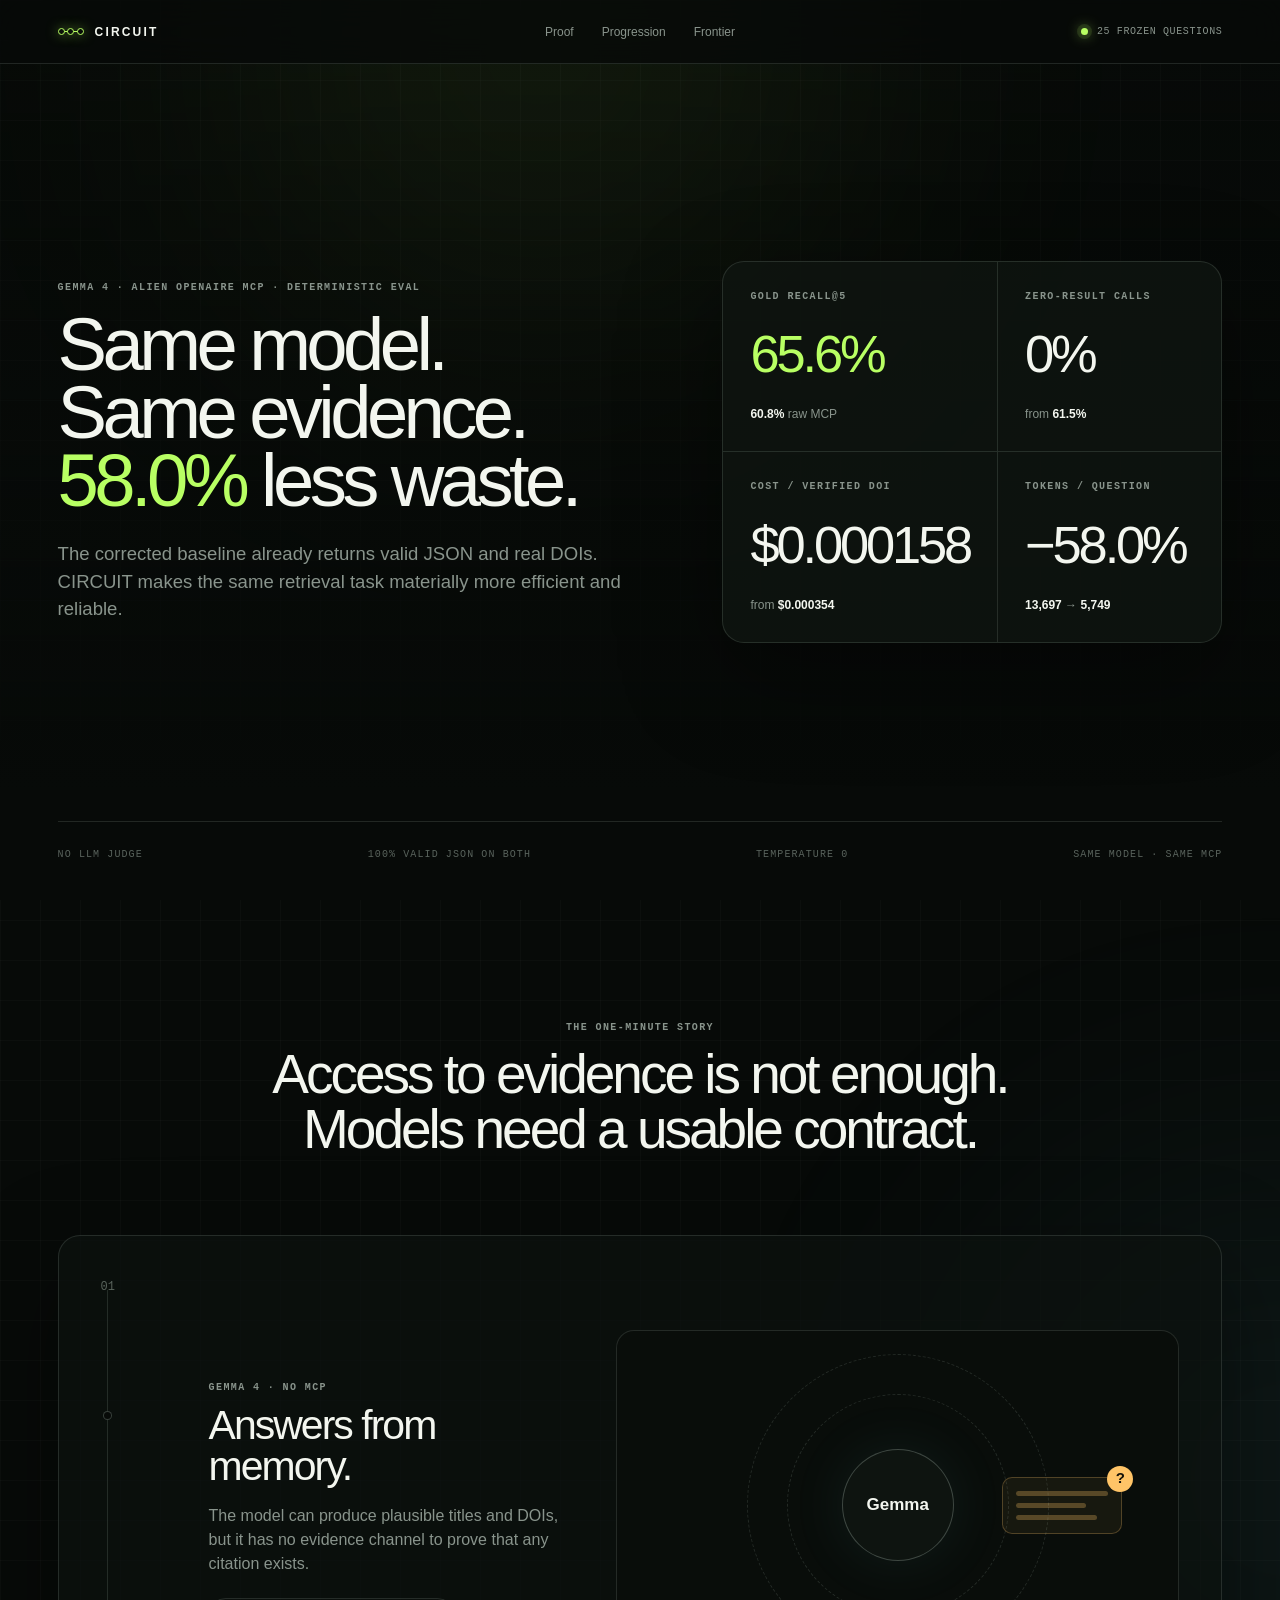
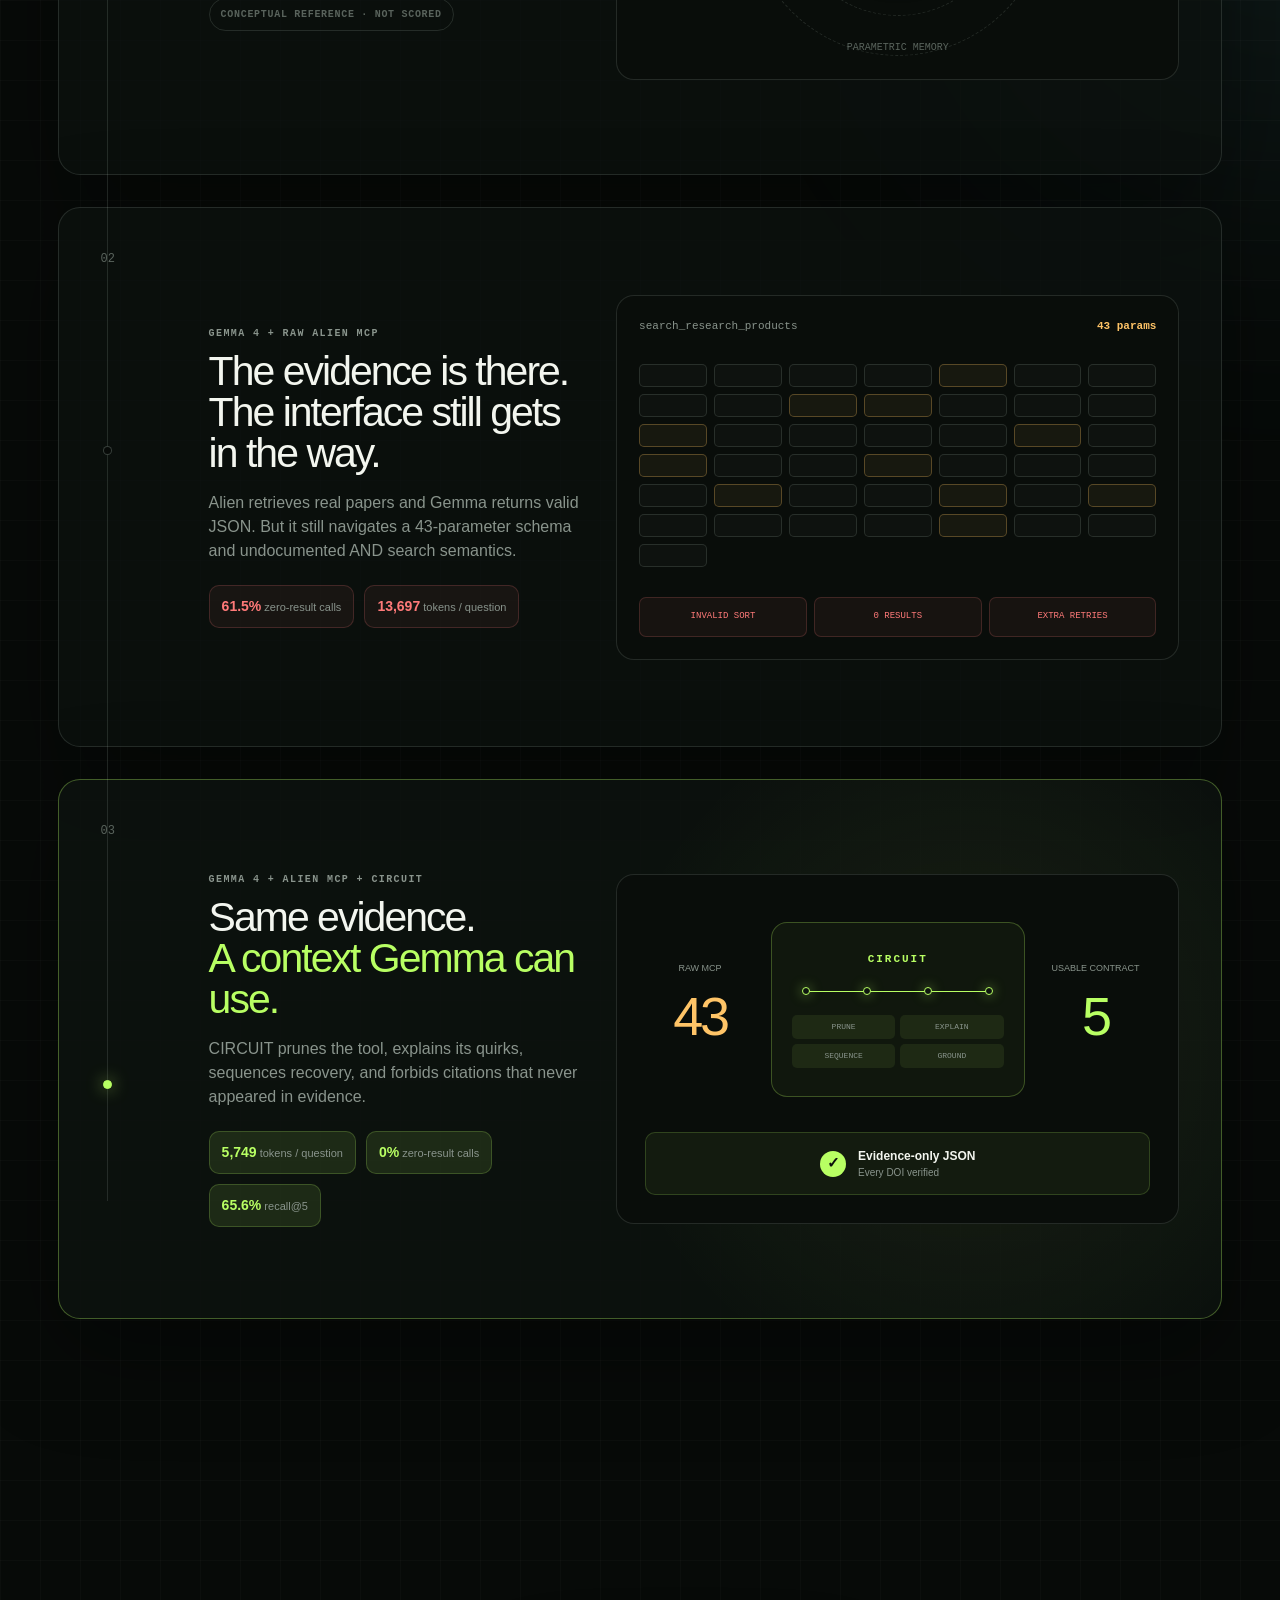
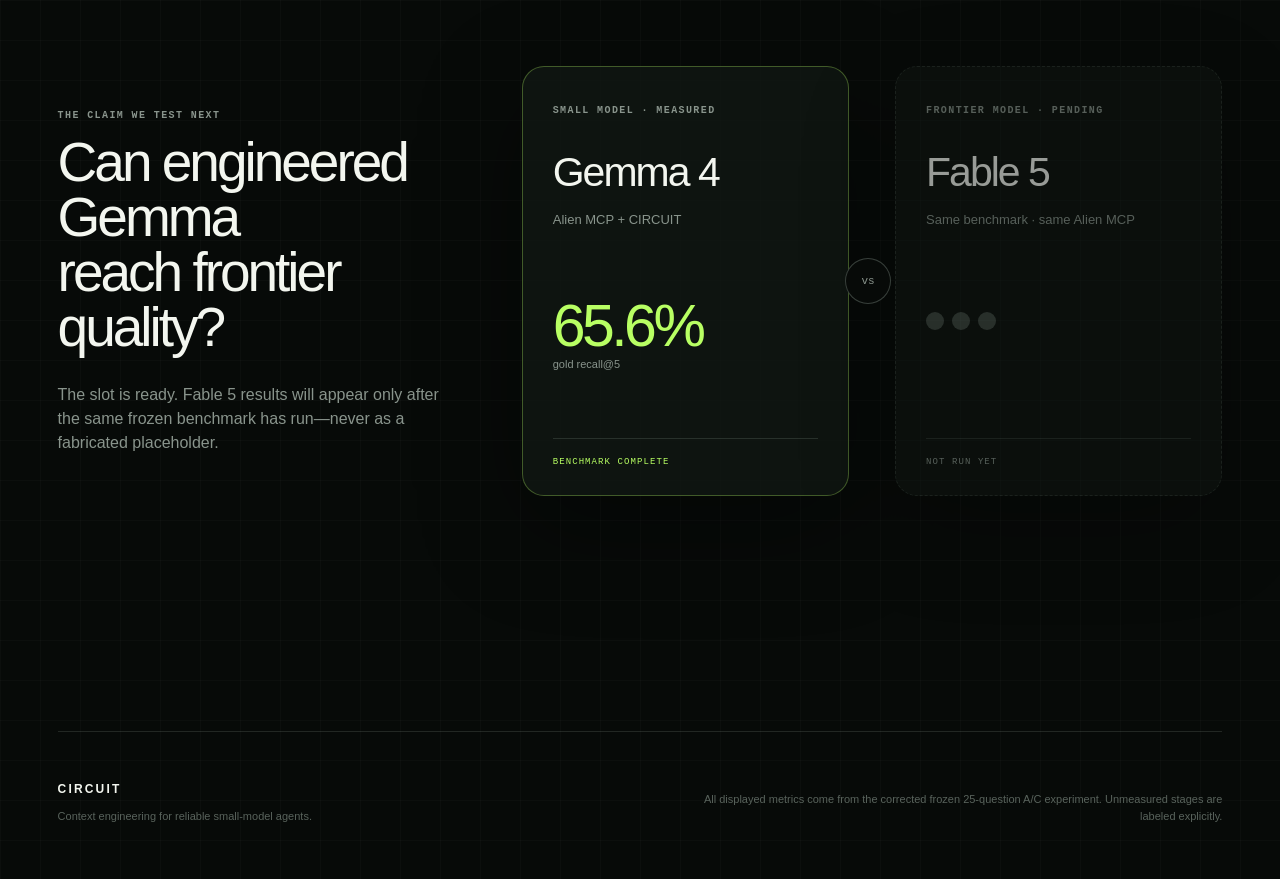
==== demo/index.html @ b7dbcfee "Add artifact-backed CIRCUIT demo" ====
<!doctype html>
<html lang="en">
<head>
  <meta charset="utf-8">
  <meta name="viewport" content="width=device-width, initial-scale=1">
  <meta name="color-scheme" content="dark">
  <meta name="description" content="CIRCUIT makes small models reliable over the Alien OpenAIRE MCP through context engineering.">
  <title>CIRCUIT — Context is the system</title>
  <link rel="stylesheet" href="./styles.css">
</head>
<body>
  <div class="ambient ambient-one" aria-hidden="true"></div>
  <div class="ambient ambient-two" aria-hidden="true"></div>

  <header class="topbar">
    <a class="brand" href="#proof" aria-label="CIRCUIT home">
      <span class="brand-mark" aria-hidden="true"><i></i><i></i><i></i></span>
      <span>CIRCUIT</span>
    </a>
    <nav aria-label="Demo chapters">
      <a href="#proof">Proof</a>
      <a href="#progression">Progression</a>
      <a href="#frontier">Frontier</a>
    </nav>
    <span class="evidence-state"><i aria-hidden="true"></i>25 frozen questions</span>
  </header>

  <main>
    <section class="hero chapter" id="proof" aria-labelledby="hero-heading">
      <div class="hero-copy">
        <p class="kicker">GEMMA 4 · ALIEN OPENAIRE MCP · DETERMINISTIC EVAL</p>
        <h1 id="hero-heading">Same model.<br>Same evidence.<br><span id="hero-waste-drop">58%</span> less waste.</h1>
        <p class="lede">
          The corrected baseline already returns valid JSON and real DOIs.
          CIRCUIT makes the same retrieval task materially more efficient and reliable.
        </p>
      </div>

      <div class="hero-proof" aria-label="Headline benchmark results">
        <article class="hero-metric hero-metric-primary">
          <span class="metric-label">Gold recall@5</span>
          <strong id="hero-recall">65.6%</strong>
          <span class="metric-delta"><b id="hero-recall-before">60.8%</b> raw MCP</span>
        </article>
        <article class="hero-metric">
          <span class="metric-label">Zero-result calls</span>
          <strong id="hero-zero">0%</strong>
          <span class="metric-delta">from <b id="hero-zero-before">41.9%</b></span>
        </article>
        <article class="hero-metric">
          <span class="metric-label">Cost / verified DOI</span>
          <strong id="hero-cost-per-cite">$0.000158</strong>
          <span class="metric-delta">from <b id="hero-cost-per-cite-before">$0.000354</b></span>
        </article>
        <article class="hero-metric">
          <span class="metric-label">Tokens / question</span>
          <strong id="hero-token-drop">−46.3%</strong>
          <span class="metric-delta"><b id="hero-token-before">10,708</b> → <b id="hero-token-after">5,749</b></span>
        </article>
      </div>

      <div class="hero-foot">
        <span>No LLM judge</span>
        <span>100% valid JSON on both</span>
        <span>Temperature 0</span>
        <span>Same model · same MCP</span>
      </div>
    </section>

    <section class="progression" id="progression" aria-labelledby="progression-heading">
      <header class="section-intro">
        <p class="kicker">THE ONE-MINUTE STORY</p>
        <h2 id="progression-heading">Access to evidence is not enough.<br>Models need a usable contract.</h2>
      </header>

      <div class="story-rail" aria-hidden="true">
        <span></span><span></span><span></span>
      </div>

      <article class="story-card chapter stage-alone">
        <div class="stage-number">01</div>
        <div class="stage-copy">
          <p class="stage-label">Gemma 4 · No MCP</p>
          <h3>Answers from memory.</h3>
          <p>
            The model can produce plausible titles and DOIs, but it has no
            evidence channel to prove that any citation exists.
          </p>
          <span class="measurement-tag">Conceptual reference · not scored</span>
        </div>
        <div class="stage-visual memory-visual" aria-label="Ungrounded answer illustration">
          <div class="model-node">Gemma</div>
          <div class="loose-output">
            <span></span><span></span><span></span>
            <em>?</em>
          </div>
          <p>Parametric memory</p>
        </div>
      </article>

      <article class="story-card chapter stage-mcp">
        <div class="stage-number">02</div>
        <div class="stage-copy">
          <p class="stage-label">Gemma 4 + Raw Alien MCP</p>
          <h3>The evidence is there.<br>The interface still gets in the way.</h3>
          <p>
            Alien retrieves real papers and Gemma returns valid JSON. But it still
            navigates a 43-parameter schema and undocumented AND search semantics.
          </p>
          <div class="stage-metrics">
            <span><strong id="raw-zero">41.9%</strong> zero-result calls</span>
            <span><strong id="raw-tokens">13,697</strong> tokens / question</span>
          </div>
        </div>
        <div class="stage-visual schema-visual" aria-label="Overloaded MCP schema illustration">
          <div class="visual-header">
            <span>search_research_products</span>
            <b id="raw-parameter-count">43 params</b>
          </div>
          <div class="parameter-field" aria-hidden="true"></div>
          <div class="failure-strip">
            <span>invalid sort</span>
            <span>0 results</span>
            <span>extra retries</span>
          </div>
        </div>
      </article>

      <article class="story-card story-card-winner chapter stage-circuit">
        <div class="stage-number">03</div>
        <div class="stage-copy">
          <p class="stage-label">Gemma 4 + Alien MCP + CIRCUIT</p>
          <h3>Same evidence.<br><span>A context Gemma can use.</span></h3>
          <p>
            CIRCUIT prunes the tool, explains its quirks, sequences recovery,
            and forbids citations that never appeared in evidence.
          </p>
          <div class="stage-metrics stage-metrics-win">
            <span><strong id="engineered-tokens">5,749</strong> tokens / question</span>
            <span><strong id="engineered-zero">0%</strong> zero-result calls</span>
            <span><strong id="engineered-recall">65.6%</strong> recall@5</span>
          </div>
        </div>
        <div class="stage-visual circuit-visual" aria-label="CIRCUIT context transformation">
          <div class="compiler-input">
            <span>Raw MCP</span>
            <strong id="compiler-before">43</strong>
          </div>
          <div class="compiler-core">
            <p>CIRCUIT</p>
            <div class="compiler-line"><i></i><i></i><i></i><i></i></div>
            <div class="compiler-rules">
              <span>Prune</span>
              <span>Explain</span>
              <span>Sequence</span>
              <span>Ground</span>
            </div>
          </div>
          <div class="compiler-output">
            <span>Usable contract</span>
            <strong id="compiler-after">5</strong>
          </div>
          <div class="verified-output">
            <i>✓</i>
            <div><strong>Evidence-only JSON</strong><span>Every DOI verified</span></div>
          </div>
        </div>
      </article>
    </section>

    <section class="frontier chapter" id="frontier" aria-labelledby="frontier-heading">
      <div class="frontier-copy">
        <p class="kicker">THE CLAIM WE TEST NEXT</p>
        <h2 id="frontier-heading">Can engineered Gemma<br>reach frontier quality?</h2>
        <p>
          The slot is ready. Fable 5 results will appear only after the same
          frozen benchmark has run—never as a fabricated placeholder.
        </p>
      </div>

      <div class="versus" aria-label="Upcoming model comparison">
        <article class="versus-model versus-model-ready">
          <span class="versus-label">Small model · measured</span>
          <h3>Gemma 4</h3>
          <p>Alien MCP + CIRCUIT</p>
          <div class="versus-score">
            <strong id="versus-gemma-recall">65.6%</strong>
            <span>gold recall@5</span>
          </div>
          <span class="ready-state">Benchmark complete</span>
        </article>

        <div class="versus-mark" aria-hidden="true">vs</div>

        <article class="versus-model versus-model-pending">
          <span class="versus-label">Frontier model · pending</span>
          <h3>Fable 5</h3>
          <p>Same benchmark · same Alien MCP</p>
          <div class="pending-score">
            <span></span><span></span><span></span>
          </div>
          <span class="pending-state">Not run yet</span>
        </article>
      </div>
    </section>

    <footer>
      <div>
        <span class="brand footer-brand">CIRCUIT</span>
        <p>Context engineering for reliable small-model agents.</p>
      </div>
      <p class="footer-proof">
        All displayed metrics come from the corrected frozen 25-question A/C experiment.
        Unmeasured stages are labeled explicitly.
      </p>
    </footer>
  </main>

  <script src="./demo-data.js?v=runs2-corrected-v2"></script>
  <script src="./app.js?v=runs2-corrected-v2"></script>
</body>
</html>
---- demo/styles.css ----
:root {
  color-scheme: dark;
  --ground: #070a08;
  --panel: #0e1410;
  --panel-soft: rgba(17, 24, 19, 0.82);
  --ink: #f3f6ef;
  --muted: #89948c;
  --dim: #59635c;
  --line: rgba(214, 234, 220, 0.13);
  --line-strong: rgba(214, 234, 220, 0.24);
  --signal: #b8ff63;
  --signal-soft: rgba(184, 255, 99, 0.11);
  --cyan: #75d8e8;
  --amber: #ffc467;
  --danger: #ff7a79;
  --radius: 22px;
  --shadow: 0 32px 100px rgba(0, 0, 0, 0.38);
}

* {
  box-sizing: border-box;
}

html {
  scroll-behavior: smooth;
}

body {
  min-width: 320px;
  margin: 0;
  overflow-x: hidden;
  background:
    linear-gradient(rgba(255, 255, 255, 0.018) 1px, transparent 1px),
    linear-gradient(90deg, rgba(255, 255, 255, 0.018) 1px, transparent 1px),
    var(--ground);
  background-size: 40px 40px;
  color: var(--ink);
  font-family: Inter, ui-sans-serif, -apple-system, BlinkMacSystemFont, "Segoe UI", sans-serif;
  font-size: 15px;
  line-height: 1.5;
}

body::before {
  position: fixed;
  z-index: -1;
  inset: 0;
  background: linear-gradient(180deg, transparent 0%, var(--ground) 88%);
  content: "";
  pointer-events: none;
}

.ambient {
  position: fixed;
  z-index: -2;
  width: 620px;
  height: 620px;
  border-radius: 50%;
  filter: blur(150px);
  opacity: 0.08;
  pointer-events: none;
}

.ambient-one {
  top: -260px;
  left: 18%;
  background: var(--signal);
}

.ambient-two {
  right: -320px;
  top: 130vh;
  background: var(--cyan);
}

a {
  color: inherit;
}

.topbar {
  position: fixed;
  z-index: 20;
  top: 0;
  right: 0;
  left: 0;
  display: grid;
  grid-template-columns: 1fr auto 1fr;
  align-items: center;
  height: 64px;
  padding: 0 4.5vw;
  border-bottom: 1px solid var(--line);
  background: rgba(7, 10, 8, 0.78);
  backdrop-filter: blur(20px);
}

.brand {
  display: inline-flex;
  align-items: center;
  gap: 11px;
  width: fit-content;
  font-size: 12px;
  font-weight: 750;
  letter-spacing: 0.18em;
  text-decoration: none;
}

.brand-mark {
  position: relative;
  display: inline-flex;
  justify-content: space-between;
  width: 26px;
}

.brand-mark::before {
  position: absolute;
  top: 3px;
  right: 3px;
  left: 3px;
  height: 1px;
  background: var(--signal);
  content: "";
}

.brand-mark i {
  position: relative;
  width: 7px;
  height: 7px;
  border: 1px solid var(--signal);
  border-radius: 50%;
  background: var(--ground);
  box-shadow: 0 0 12px rgba(184, 255, 99, 0.5);
}

nav {
  display: flex;
  gap: 28px;
}

nav a {
  color: var(--muted);
  font-size: 12px;
  text-decoration: none;
  transition: color 160ms ease;
}

nav a:hover {
  color: var(--ink);
}

.evidence-state {
  display: inline-flex;
  align-items: center;
  justify-self: end;
  gap: 9px;
  color: var(--muted);
  font-family: ui-monospace, SFMono-Regular, Menlo, monospace;
  font-size: 10px;
  letter-spacing: 0.06em;
  text-transform: uppercase;
}

.evidence-state i {
  width: 7px;
  height: 7px;
  border-radius: 50%;
  background: var(--signal);
  box-shadow: 0 0 0 4px var(--signal-soft), 0 0 14px var(--signal);
}

main {
  width: min(1420px, 91vw);
  margin: 0 auto;
}

.chapter {
  scroll-margin-top: 64px;
}

.hero {
  display: grid;
  grid-template-columns: minmax(0, 1fr) minmax(500px, 0.82fr);
  grid-template-rows: 1fr auto;
  gap: 42px 70px;
  min-height: 100svh;
  padding: 124px 0 38px;
  align-items: center;
}

.kicker,
.stage-label,
.metric-label,
.measurement-tag,
.versus-label {
  margin: 0;
  color: var(--muted);
  font-family: ui-monospace, SFMono-Regular, Menlo, monospace;
  font-size: 10px;
  font-weight: 650;
  letter-spacing: 0.14em;
  text-transform: uppercase;
}

h1,
h2,
h3,
p {
  margin-top: 0;
}

h1 {
  max-width: 770px;
  margin: 16px 0 24px;
  font-size: clamp(48px, 5.8vw, 88px);
  font-weight: 520;
  letter-spacing: -0.062em;
  line-height: 0.92;
}

h1 span,
.stage-circuit h3 span {
  color: var(--signal);
}

h2 {
  margin: 12px 0 0;
  font-size: clamp(38px, 4.3vw, 65px);
  font-weight: 520;
  letter-spacing: -0.055em;
  line-height: 1;
}

h3 {
  margin: 10px 0 17px;
  font-size: clamp(32px, 3.2vw, 50px);
  font-weight: 520;
  letter-spacing: -0.048em;
  line-height: 1;
}

.lede {
  max-width: 670px;
  margin-bottom: 0;
  color: var(--muted);
  font-size: clamp(16px, 1.45vw, 20px);
}

.hero-proof {
  display: grid;
  grid-template-columns: repeat(2, 1fr);
  overflow: hidden;
  border: 1px solid var(--line);
  border-radius: var(--radius);
  background: rgba(14, 20, 16, 0.86);
  box-shadow: var(--shadow);
}

.hero-metric {
  display: flex;
  min-height: 190px;
  padding: 27px;
  flex-direction: column;
  justify-content: space-between;
  border-right: 1px solid var(--line);
  border-bottom: 1px solid var(--line);
}

.hero-metric:nth-child(2n) {
  border-right: 0;
}

.hero-metric:nth-child(n + 3) {
  border-bottom: 0;
}

.hero-metric strong {
  font-size: clamp(42px, 4.1vw, 67px);
  font-weight: 520;
  letter-spacing: -0.06em;
  line-height: 1;
}

.hero-metric-primary strong {
  color: var(--signal);
}

.metric-delta {
  color: var(--muted);
  font-size: 12px;
}

.metric-delta b {
  color: var(--ink);
  font-weight: 550;
}

.hero-foot {
  grid-column: 1 / -1;
  display: flex;
  justify-content: space-between;
  padding-top: 25px;
  border-top: 1px solid var(--line);
  color: var(--dim);
  font-family: ui-monospace, SFMono-Regular, Menlo, monospace;
  font-size: 10px;
  letter-spacing: 0.11em;
  text-transform: uppercase;
}

.progression {
  position: relative;
  padding: 120px 0 80px;
}

.section-intro {
  margin-bottom: 78px;
  text-align: center;
}

.section-intro h2 {
  margin-right: auto;
  margin-left: auto;
}

.story-rail {
  position: absolute;
  z-index: 2;
  top: 390px;
  bottom: 230px;
  left: 49px;
  width: 1px;
  background: var(--line);
}

.story-rail span {
  position: absolute;
  left: -4px;
  width: 9px;
  height: 9px;
  border: 1px solid var(--line-strong);
  border-radius: 50%;
  background: var(--ground);
}

.story-rail span:nth-child(1) { top: 8%; }
.story-rail span:nth-child(2) { top: 50%; }
.story-rail span:nth-child(3) {
  top: 92%;
  border-color: var(--signal);
  background: var(--signal);
  box-shadow: 0 0 16px rgba(184, 255, 99, 0.7);
}

.story-card {
  position: relative;
  display: grid;
  grid-template-columns: 76px minmax(300px, 0.8fr) minmax(430px, 1.2fr);
  gap: 32px;
  min-height: 540px;
  margin-bottom: 32px;
  padding: 42px;
  border: 1px solid var(--line);
  border-radius: var(--radius);
  background: rgba(13, 18, 15, 0.76);
  box-shadow: var(--shadow);
  align-items: center;
}

.story-card-winner {
  border-color: rgba(184, 255, 99, 0.32);
  background:
    radial-gradient(circle at 78% 50%, rgba(184, 255, 99, 0.08), transparent 38%),
    rgba(13, 18, 15, 0.9);
}

.stage-number {
  align-self: flex-start;
  color: var(--dim);
  font-family: ui-monospace, SFMono-Regular, Menlo, monospace;
  font-size: 12px;
}

.stage-copy {
  max-width: 500px;
}

.stage-copy > p:not(.stage-label) {
  max-width: 450px;
  margin-bottom: 22px;
  color: var(--muted);
  font-size: 16px;
}

.measurement-tag {
  display: inline-flex;
  padding: 8px 11px;
  border: 1px solid var(--line);
  border-radius: 999px;
  color: var(--dim);
  letter-spacing: 0.07em;
}

.stage-metrics {
  display: flex;
  flex-wrap: wrap;
  gap: 10px;
}

.stage-metrics span {
  padding: 10px 12px;
  border: 1px solid rgba(255, 122, 121, 0.19);
  border-radius: 10px;
  background: rgba(255, 122, 121, 0.06);
  color: var(--muted);
  font-size: 11px;
}

.stage-metrics strong {
  color: var(--danger);
  font-size: 14px;
  font-weight: 650;
}

.stage-metrics-win span {
  border-color: rgba(184, 255, 99, 0.2);
  background: var(--signal-soft);
}

.stage-metrics-win strong {
  color: var(--signal);
}

.stage-visual {
  position: relative;
  min-height: 350px;
  overflow: hidden;
  border: 1px solid var(--line);
  border-radius: 18px;
  background: #090d0a;
}

.memory-visual {
  display: grid;
  place-items: center;
}

.model-node {
  display: grid;
  z-index: 2;
  width: 112px;
  height: 112px;
  border: 1px solid var(--line-strong);
  border-radius: 50%;
  background: var(--panel);
  box-shadow: 0 0 60px rgba(117, 216, 232, 0.08);
  place-items: center;
  font-size: 17px;
  font-weight: 600;
}

.memory-visual::before,
.memory-visual::after {
  position: absolute;
  width: 220px;
  height: 220px;
  border: 1px dashed var(--line);
  border-radius: 50%;
  content: "";
}

.memory-visual::after {
  width: 300px;
  height: 300px;
}

.loose-output {
  position: absolute;
  right: 10%;
  display: grid;
  gap: 7px;
  width: 120px;
  padding: 13px;
  border: 1px solid rgba(255, 196, 103, 0.25);
  border-radius: 10px;
  background: rgba(255, 196, 103, 0.06);
}

.loose-output span {
  height: 5px;
  border-radius: 99px;
  background: rgba(255, 196, 103, 0.28);
}

.loose-output span:nth-child(2) { width: 76%; }
.loose-output span:nth-child(3) { width: 88%; }

.loose-output em {
  position: absolute;
  top: -12px;
  right: -12px;
  display: grid;
  width: 26px;
  height: 26px;
  border-radius: 50%;
  background: var(--amber);
  color: #121009;
  font-style: normal;
  font-weight: 750;
  place-items: center;
}

.memory-visual p {
  position: absolute;
  bottom: 24px;
  margin: 0;
  color: var(--dim);
  font-family: ui-monospace, SFMono-Regular, Menlo, monospace;
  font-size: 10px;
  text-transform: uppercase;
}

.schema-visual {
  padding: 22px;
}

.visual-header {
  display: flex;
  align-items: center;
  justify-content: space-between;
  color: var(--muted);
  font-family: ui-monospace, SFMono-Regular, Menlo, monospace;
  font-size: 11px;
}

.visual-header b {
  color: var(--amber);
  font-weight: 550;
}

.parameter-field {
  display: grid;
  grid-template-columns: repeat(7, 1fr);
  gap: 7px;
  margin: 30px 0;
}

.parameter-field i {
  min-width: 0;
  height: 23px;
  border: 1px solid var(--line);
  border-radius: 5px;
  background: rgba(255, 255, 255, 0.025);
}

.parameter-field i:nth-child(5n),
.parameter-field i:nth-child(11n) {
  border-color: rgba(255, 196, 103, 0.28);
  background: rgba(255, 196, 103, 0.06);
}

.failure-strip {
  display: grid;
  grid-template-columns: repeat(3, 1fr);
  gap: 7px;
}

.failure-strip span {
  padding: 12px 8px;
  border: 1px solid rgba(255, 122, 121, 0.18);
  border-radius: 7px;
  background: rgba(255, 122, 121, 0.06);
  color: var(--danger);
  font-family: ui-monospace, SFMono-Regular, Menlo, monospace;
  font-size: 9px;
  text-align: center;
  text-transform: uppercase;
}

.circuit-visual {
  display: grid;
  grid-template-columns: 0.65fr 1.5fr 0.65fr;
  grid-template-rows: 1fr auto;
  gap: 16px;
  padding: 28px;
  align-items: center;
}

.compiler-input,
.compiler-output {
  display: flex;
  align-items: center;
  justify-content: center;
  min-width: 0;
  flex-direction: column;
}

.compiler-input span,
.compiler-output span {
  color: var(--muted);
  font-size: 9px;
  text-align: center;
  text-transform: uppercase;
}

.compiler-input strong,
.compiler-output strong {
  font-size: 54px;
  font-weight: 520;
  letter-spacing: -0.06em;
}

.compiler-input strong {
  color: var(--amber);
}

.compiler-output strong {
  color: var(--signal);
}

.compiler-core {
  position: relative;
  padding: 28px 20px;
  border: 1px solid rgba(184, 255, 99, 0.26);
  border-radius: 16px;
  background: rgba(184, 255, 99, 0.045);
}

.compiler-core p {
  margin: 0 0 20px;
  color: var(--signal);
  font-family: ui-monospace, SFMono-Regular, Menlo, monospace;
  font-size: 11px;
  font-weight: 650;
  letter-spacing: 0.18em;
  text-align: center;
}

.compiler-line {
  position: relative;
  display: flex;
  align-items: center;
  justify-content: space-between;
  margin: 0 10px 20px;
}

.compiler-line::before {
  position: absolute;
  right: 3px;
  left: 3px;
  height: 1px;
  background: var(--signal);
  content: "";
}

.compiler-line i {
  z-index: 1;
  width: 8px;
  height: 8px;
  border: 1px solid var(--signal);
  border-radius: 50%;
  background: var(--panel);
  box-shadow: 0 0 12px rgba(184, 255, 99, 0.5);
}

.compiler-rules {
  display: grid;
  grid-template-columns: repeat(2, 1fr);
  gap: 5px;
}

.compiler-rules span {
  padding: 6px;
  border-radius: 5px;
  background: rgba(184, 255, 99, 0.08);
  color: var(--muted);
  font-family: ui-monospace, SFMono-Regular, Menlo, monospace;
  font-size: 8px;
  text-align: center;
  text-transform: uppercase;
}

.verified-output {
  grid-column: 1 / -1;
  display: flex;
  align-items: center;
  justify-content: center;
  gap: 12px;
  padding: 14px;
  border: 1px solid rgba(184, 255, 99, 0.18);
  border-radius: 10px;
  background: rgba(184, 255, 99, 0.06);
}

.verified-output i {
  display: grid;
  width: 26px;
  height: 26px;
  border-radius: 50%;
  background: var(--signal);
  color: #0b100c;
  font-style: normal;
  font-weight: 800;
  place-items: center;
}

.verified-output div {
  display: flex;
  flex-direction: column;
}

.verified-output strong {
  font-size: 12px;
}

.verified-output span {
  color: var(--muted);
  font-size: 10px;
}

.frontier {
  display: grid;
  grid-template-columns: 0.72fr 1.28fr;
  gap: 70px;
  min-height: 100svh;
  padding: 130px 0;
  align-items: center;
}

.frontier-copy p:not(.kicker) {
  max-width: 560px;
  margin: 28px 0 0;
  color: var(--muted);
  font-size: 16px;
}

.versus {
  display: grid;
  grid-template-columns: 1fr 46px 1fr;
  align-items: stretch;
}

.versus-model {
  position: relative;
  min-height: 430px;
  padding: 30px;
  border: 1px solid var(--line);
  border-radius: var(--radius);
  background: var(--panel-soft);
  box-shadow: var(--shadow);
}

.versus-model h3 {
  margin-top: 32px;
}

.versus-model > p {
  color: var(--muted);
  font-size: 13px;
}

.versus-model-ready {
  border-color: rgba(184, 255, 99, 0.3);
}

.versus-model-pending {
  border-style: dashed;
  opacity: 0.62;
}

.versus-mark {
  display: grid;
  z-index: 2;
  align-self: center;
  width: 46px;
  height: 46px;
  margin-right: -4px;
  margin-left: -4px;
  border: 1px solid var(--line-strong);
  border-radius: 50%;
  background: var(--ground);
  color: var(--muted);
  font-family: ui-monospace, SFMono-Regular, Menlo, monospace;
  font-size: 11px;
  place-items: center;
}

.versus-score {
  display: flex;
  margin-top: 68px;
  flex-direction: column;
}

.versus-score strong {
  color: var(--signal);
  font-size: 59px;
  font-weight: 520;
  letter-spacing: -0.06em;
  line-height: 1;
}

.versus-score span {
  color: var(--muted);
  font-size: 11px;
}

.ready-state,
.pending-state {
  position: absolute;
  right: 30px;
  bottom: 26px;
  left: 30px;
  padding-top: 17px;
  border-top: 1px solid var(--line);
  color: var(--signal);
  font-family: ui-monospace, SFMono-Regular, Menlo, monospace;
  font-size: 9px;
  letter-spacing: 0.12em;
  text-transform: uppercase;
}

.pending-state {
  color: var(--muted);
}

.pending-score {
  display: flex;
  gap: 8px;
  margin-top: 83px;
}

.pending-score span {
  width: 18px;
  height: 18px;
  border-radius: 50%;
  background: var(--line-strong);
  animation: pending 1.6s ease-in-out infinite;
}

.pending-score span:nth-child(2) { animation-delay: 180ms; }
.pending-score span:nth-child(3) { animation-delay: 360ms; }

@keyframes pending {
  0%, 100% { opacity: 0.3; transform: translateY(0); }
  50% { opacity: 0.8; transform: translateY(-5px); }
}

footer {
  display: flex;
  align-items: flex-end;
  justify-content: space-between;
  gap: 50px;
  padding: 45px 0 55px;
  border-top: 1px solid var(--line);
  color: var(--dim);
}

footer p {
  margin: 8px 0 0;
  font-size: 11px;
}

.footer-brand {
  color: var(--ink);
}

.footer-proof {
  max-width: 520px;
  text-align: right;
}

@media (max-width: 1050px) {
  .hero,
  .frontier {
    grid-template-columns: 1fr;
  }

  .hero {
    padding-top: 130px;
  }

  .hero-copy {
    max-width: 900px;
  }

  .story-card {
    grid-template-columns: 50px 1fr;
  }

  .stage-visual {
    grid-column: 2;
  }

  .story-rail {
    left: 39px;
  }
}

@media (max-width: 720px) {
  .topbar {
    grid-template-columns: 1fr auto;
    padding: 0 5vw;
  }

  nav {
    display: none;
  }

  main {
    width: min(100% - 30px, 1420px);
  }

  .hero {
    gap: 32px;
    padding-top: 100px;
  }

  h1 {
    font-size: clamp(44px, 14vw, 70px);
  }

  .hero-proof {
    grid-template-columns: 1fr;
  }

  .hero-metric {
    min-height: 135px;
    border-right: 0;
    border-bottom: 1px solid var(--line);
  }

  .hero-metric:nth-child(n + 3) {
    border-bottom: 1px solid var(--line);
  }

  .hero-metric:last-child {
    border-bottom: 0;
  }

  .hero-foot {
    display: grid;
    grid-template-columns: repeat(2, 1fr);
    gap: 12px;
  }

  .progression {
    padding-top: 90px;
  }

  .section-intro {
    text-align: left;
  }

  .section-intro h2 {
    font-size: 40px;
  }

  .story-rail {
    display: none;
  }

  .story-card {
    display: block;
    min-height: 0;
    padding: 25px;
  }

  .stage-number {
    margin-bottom: 34px;
  }

  .stage-visual {
    min-height: 300px;
    margin-top: 30px;
  }

  .parameter-field {
    grid-template-columns: repeat(5, 1fr);
  }

  .circuit-visual {
    grid-template-columns: 0.6fr 1.4fr 0.6fr;
    padding: 16px;
  }

  .compiler-core {
    padding: 22px 9px;
  }

  .compiler-input strong,
  .compiler-output strong {
    font-size: 41px;
  }

  .frontier {
    gap: 45px;
    padding: 100px 0;
  }

  .versus {
    grid-template-columns: 1fr;
    gap: 0;
  }

  .versus-mark {
    margin: -6px auto;
  }

  .versus-model {
    min-height: 360px;
  }

  footer {
    display: block;
  }

  .footer-proof {
    margin-top: 28px;
    text-align: left;
  }
}

@media (prefers-reduced-motion: reduce) {
  html {
    scroll-behavior: auto;
  }

  .pending-score span {
    animation: none;
  }
}
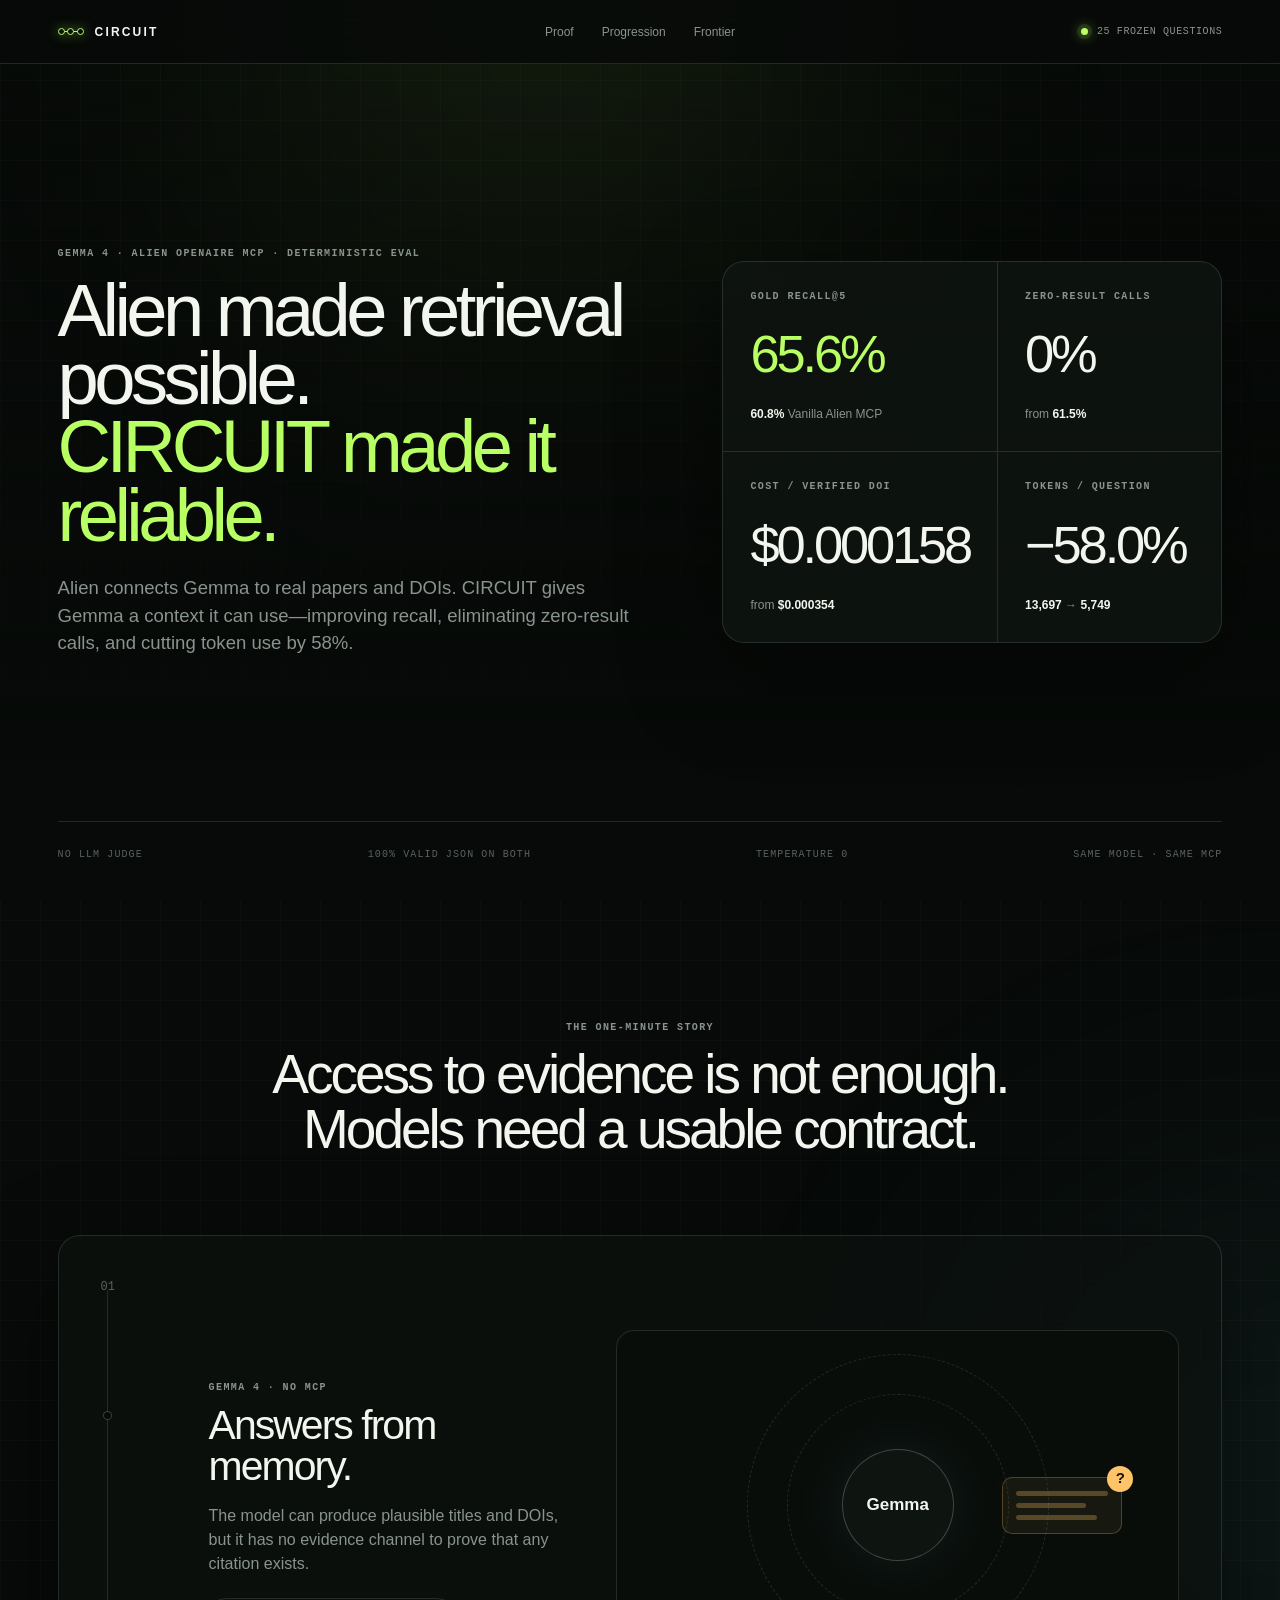
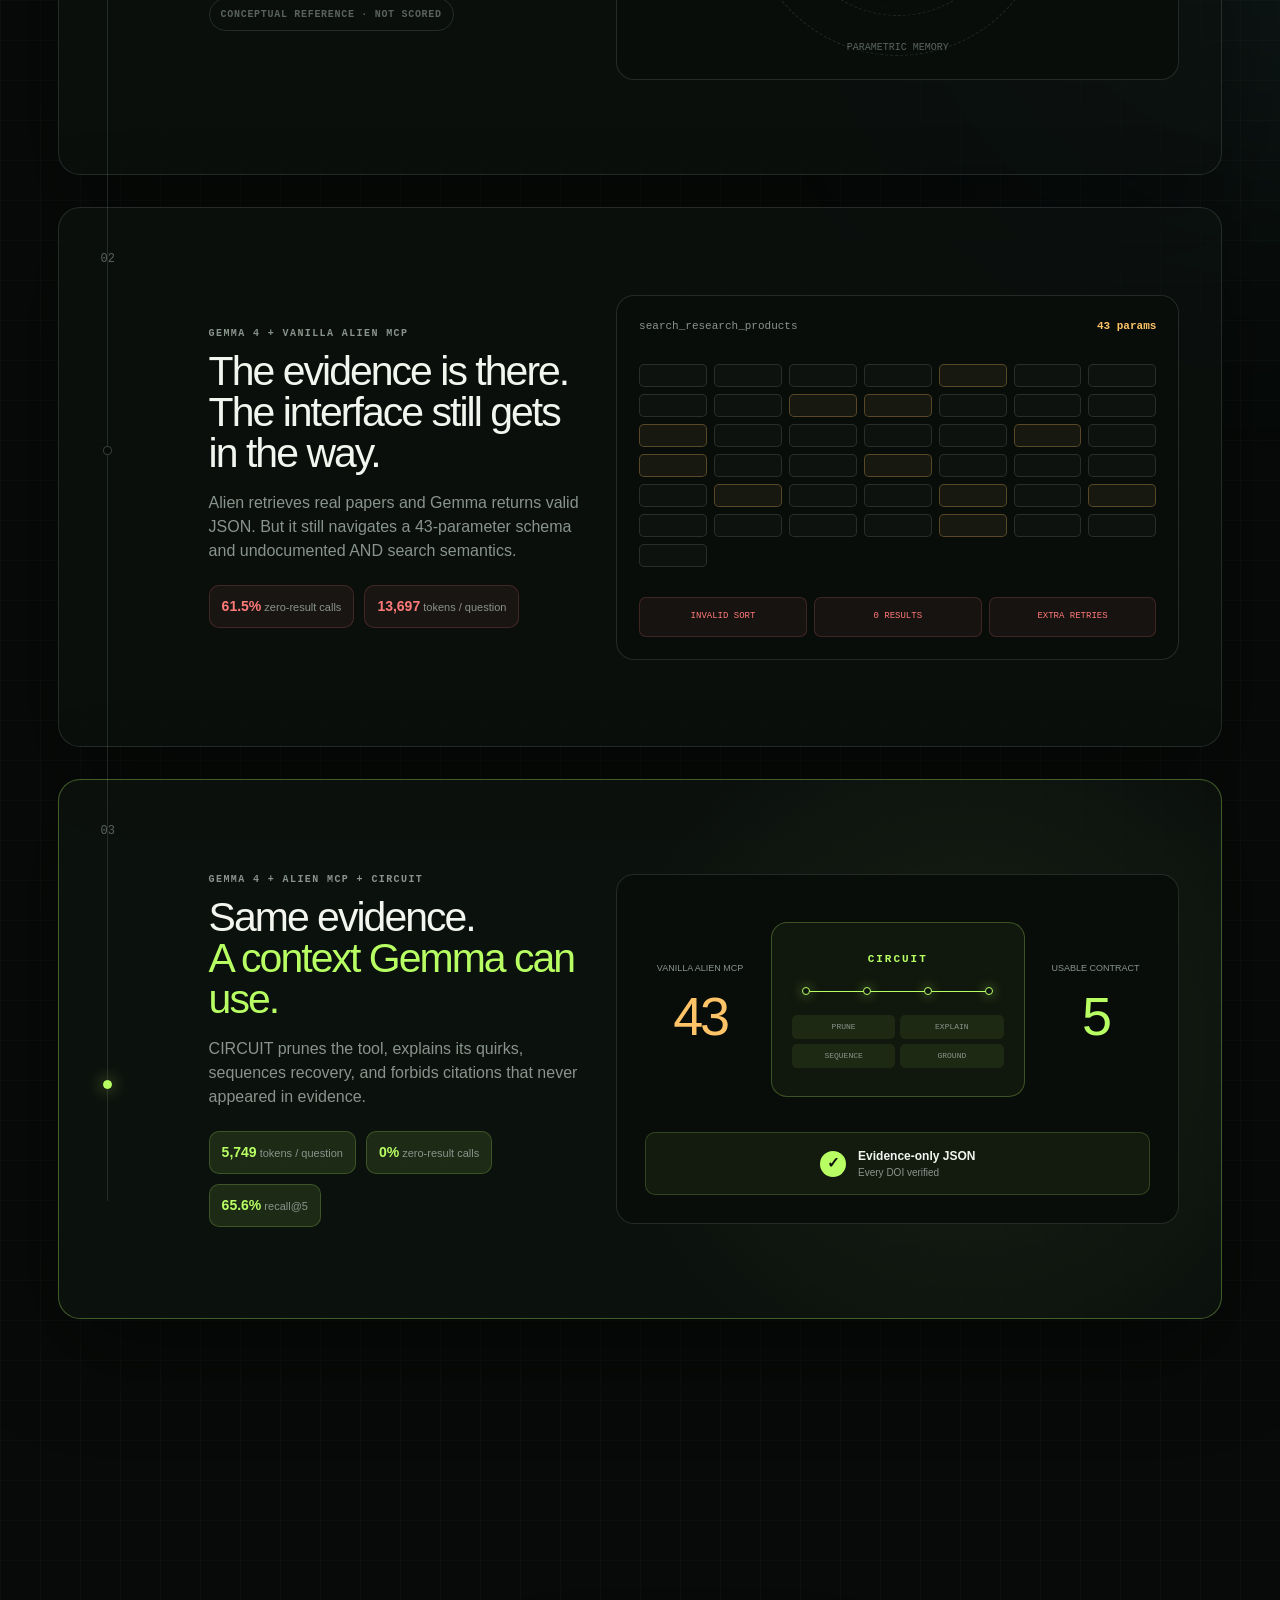
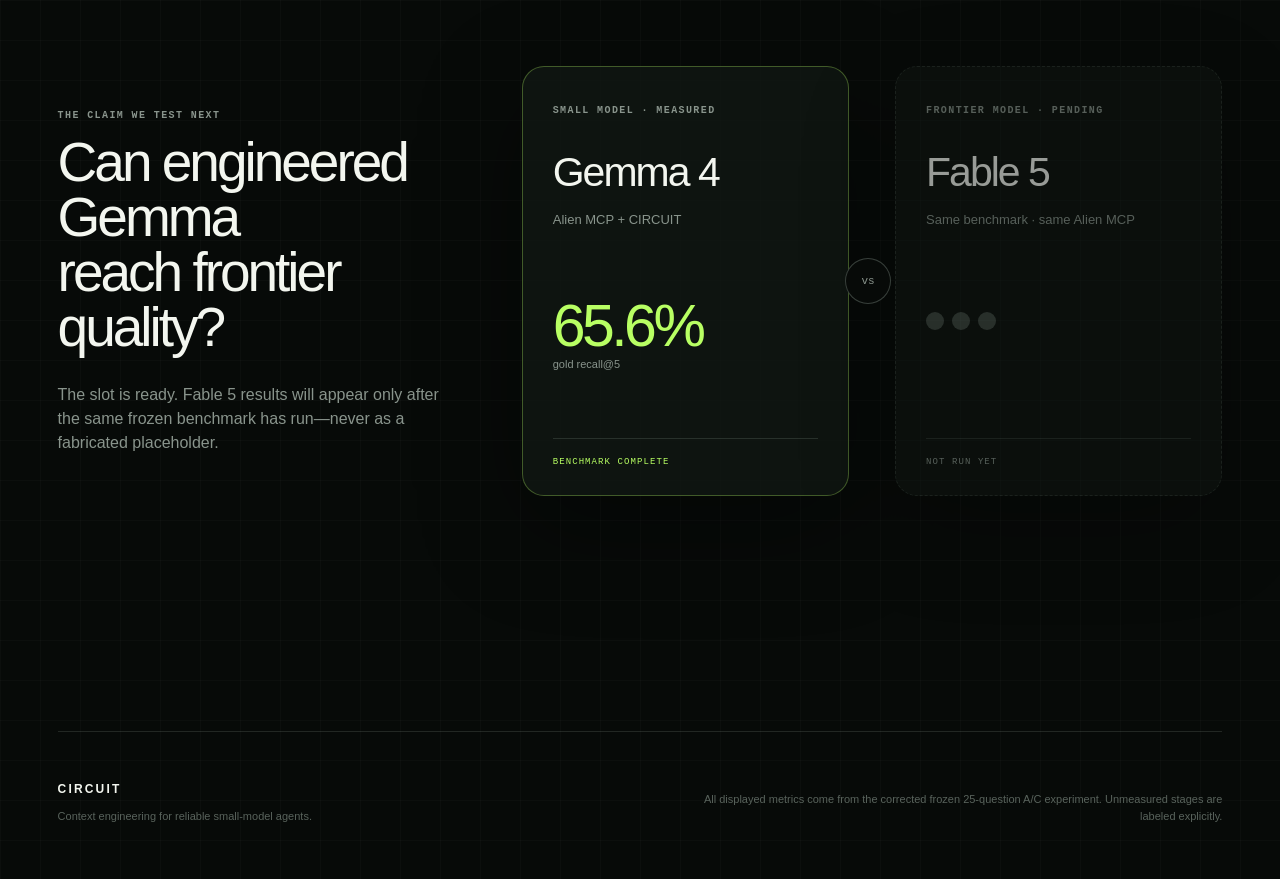
==== commit c8249bf6: "Refine CIRCUIT demo narrative" ====
--- a/demo/index.html
+++ b/demo/index.html
@@ -29,10 +29,11 @@
     <section class="hero chapter" id="proof" aria-labelledby="hero-heading">
       <div class="hero-copy">
         <p class="kicker">GEMMA 4 · ALIEN OPENAIRE MCP · DETERMINISTIC EVAL</p>
-        <h1 id="hero-heading">Same model.<br>Same evidence.<br><span id="hero-waste-drop">58%</span> less waste.</h1>
+        <h1 id="hero-heading">Alien made retrieval possible.<br><span>CIRCUIT made it reliable.</span></h1>
         <p class="lede">
-          The corrected baseline already returns valid JSON and real DOIs.
-          CIRCUIT makes the same retrieval task materially more efficient and reliable.
+          Alien connects Gemma to real papers and DOIs. CIRCUIT gives Gemma a
+          context it can use—improving recall, eliminating zero-result calls,
+          and cutting token use by 58%.
         </p>
       </div>
 
@@ -40,7 +41,7 @@
         <article class="hero-metric hero-metric-primary">
           <span class="metric-label">Gold recall@5</span>
           <strong id="hero-recall">65.6%</strong>
-          <span class="metric-delta"><b id="hero-recall-before">60.8%</b> raw MCP</span>
+          <span class="metric-delta"><b id="hero-recall-before">60.8%</b> Vanilla Alien MCP</span>
         </article>
         <article class="hero-metric">
           <span class="metric-label">Zero-result calls</span>
@@ -101,7 +102,7 @@
       <article class="story-card chapter stage-mcp">
         <div class="stage-number">02</div>
         <div class="stage-copy">
-          <p class="stage-label">Gemma 4 + Raw Alien MCP</p>
+          <p class="stage-label">Gemma 4 + Vanilla Alien MCP</p>
           <h3>The evidence is there.<br>The interface still gets in the way.</h3>
           <p>
             Alien retrieves real papers and Gemma returns valid JSON. But it still
@@ -143,7 +144,7 @@
         </div>
         <div class="stage-visual circuit-visual" aria-label="CIRCUIT context transformation">
           <div class="compiler-input">
-            <span>Raw MCP</span>
+            <span>Vanilla Alien MCP</span>
             <strong id="compiler-before">43</strong>
           </div>
           <div class="compiler-core">
@@ -216,7 +217,7 @@
     </footer>
   </main>
 
-  <script src="./demo-data.js?v=runs2-corrected-v2"></script>
-  <script src="./app.js?v=runs2-corrected-v2"></script>
+  <script src="./demo-data.js?v=alien-framing-v3"></script>
+  <script src="./app.js?v=alien-framing-v3"></script>
 </body>
 </html>
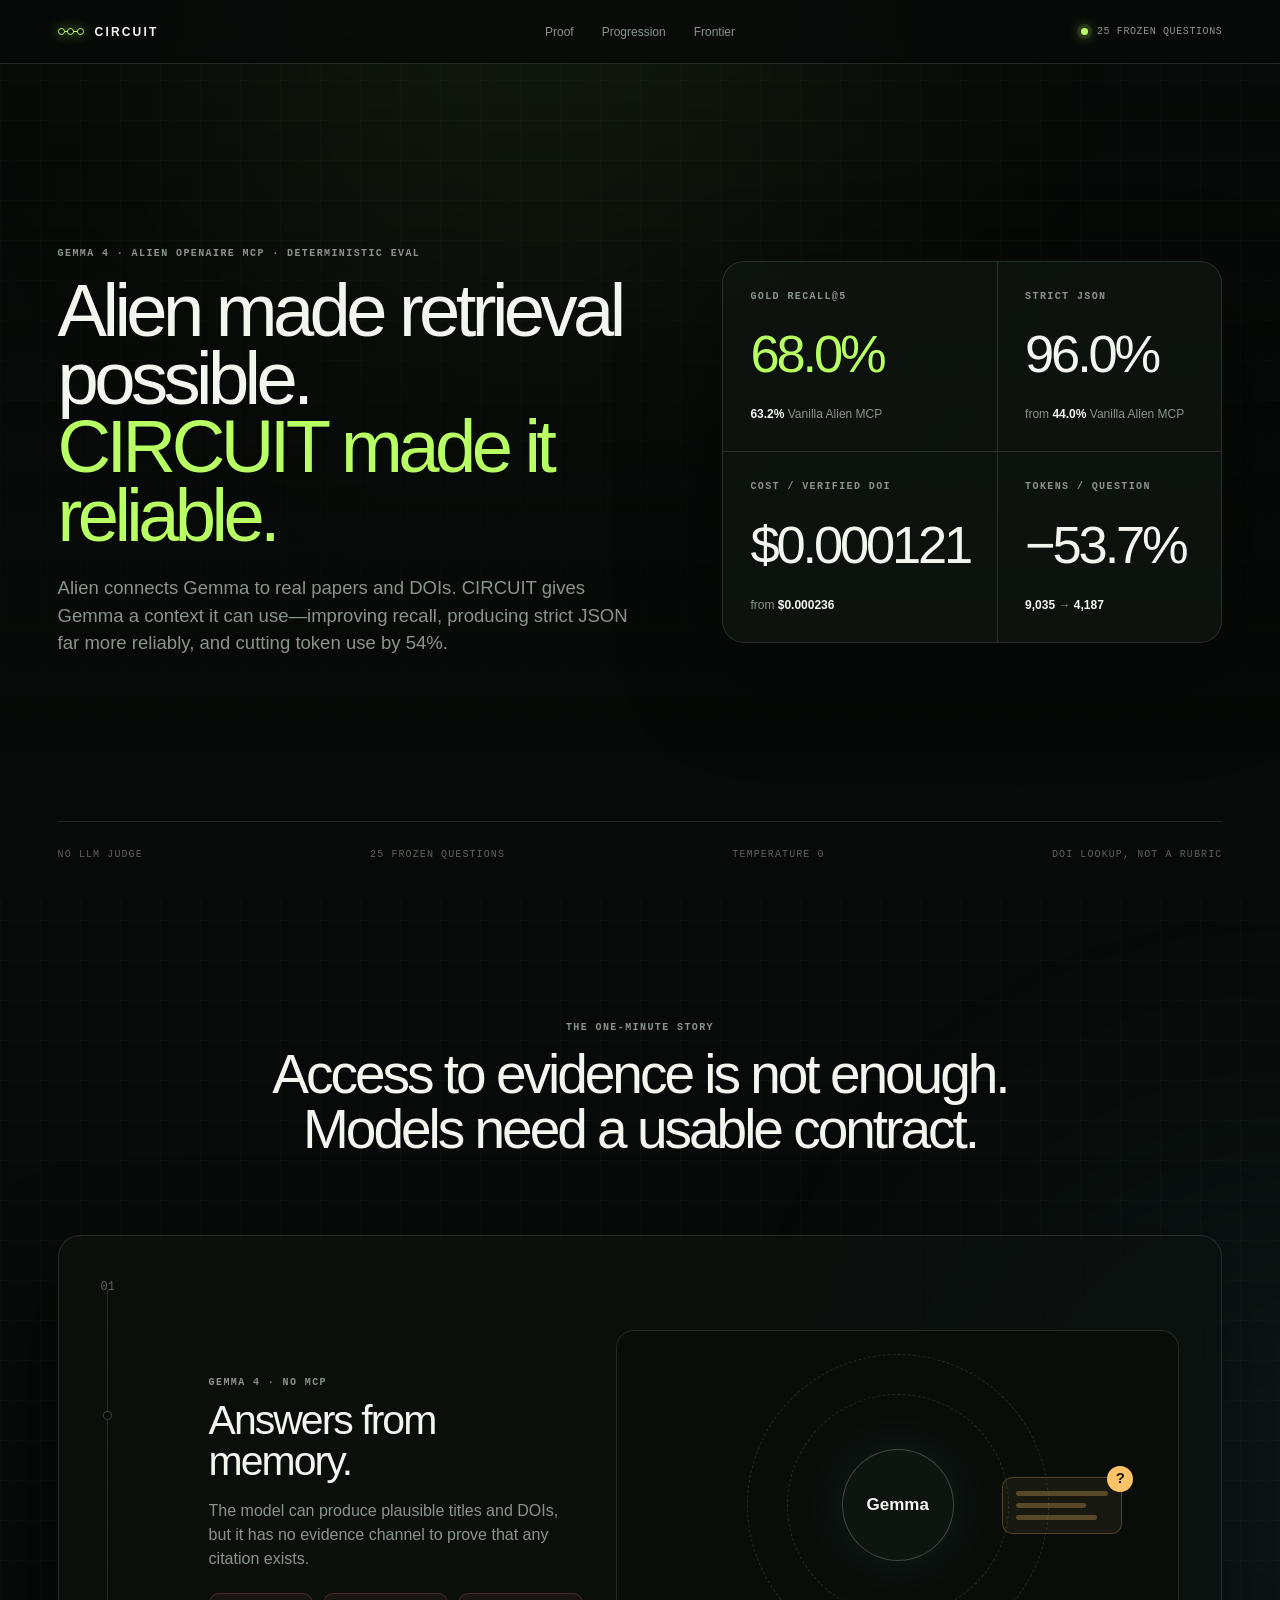
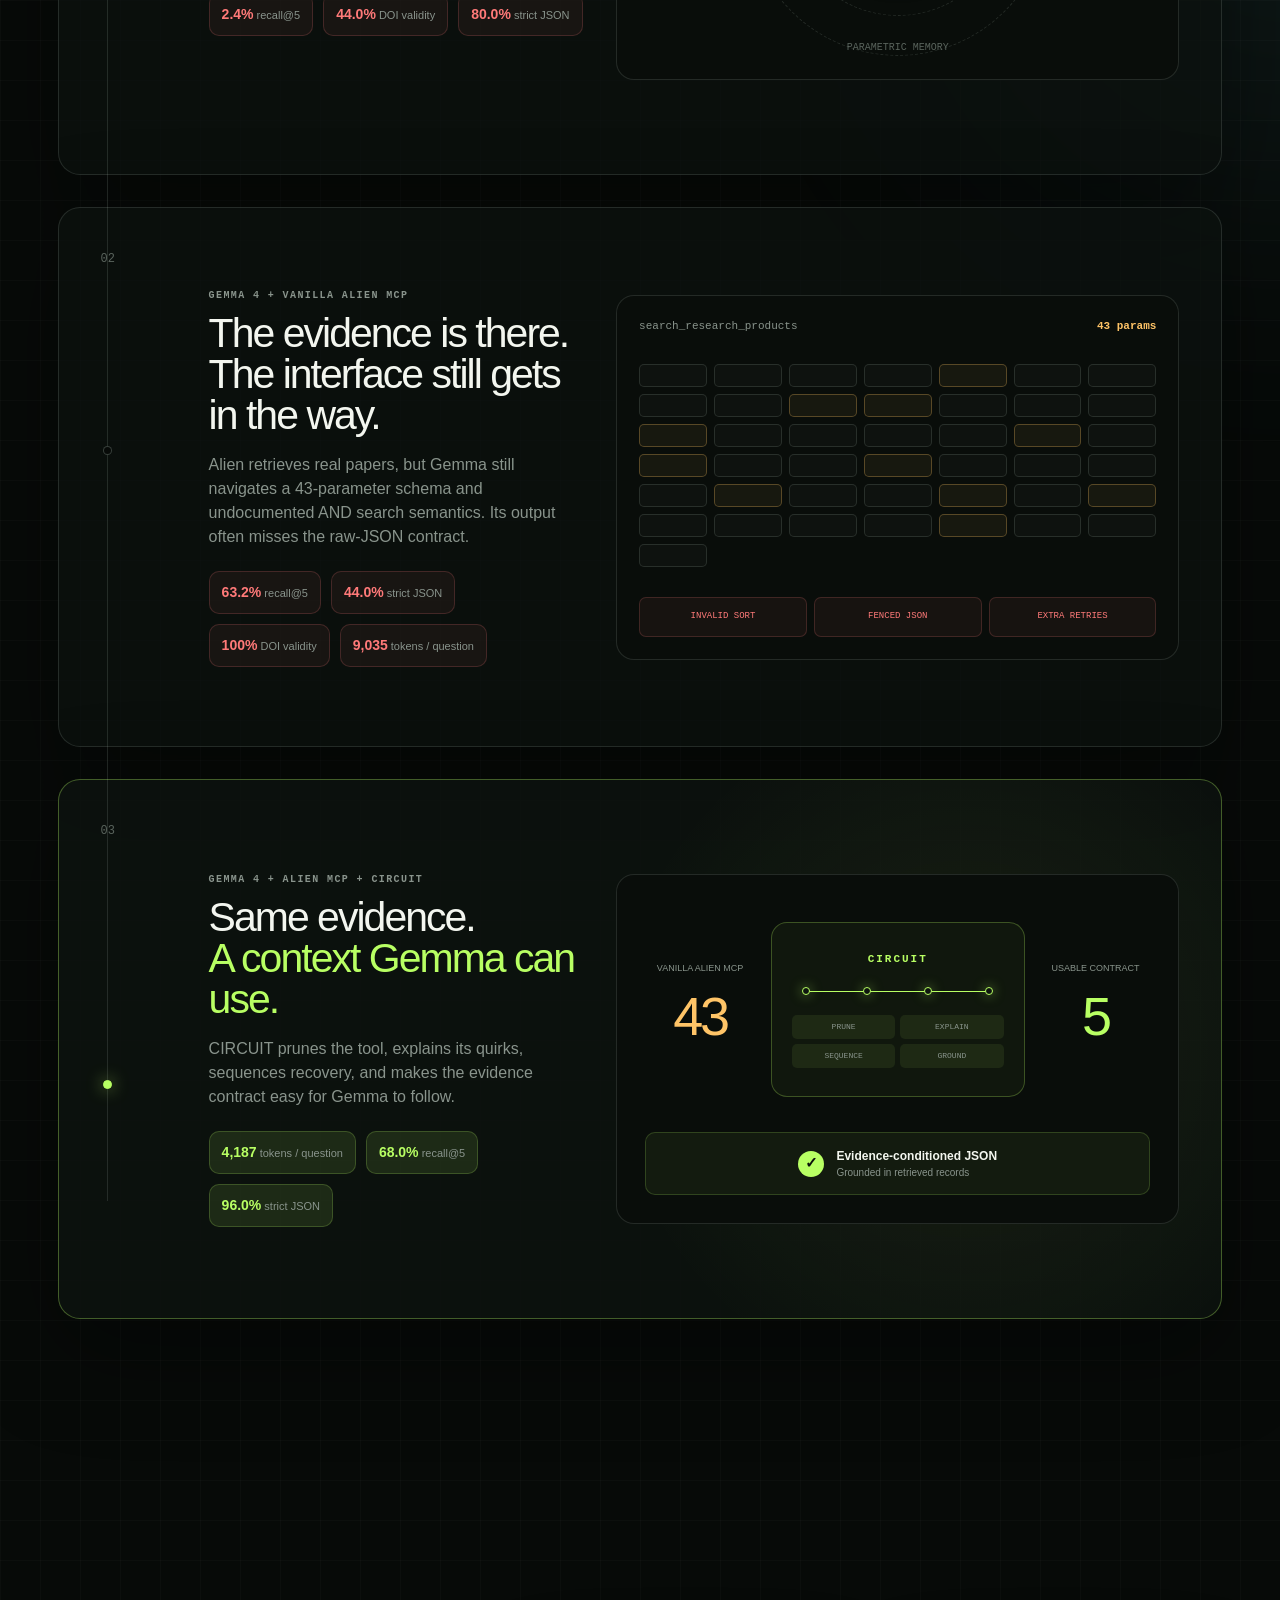
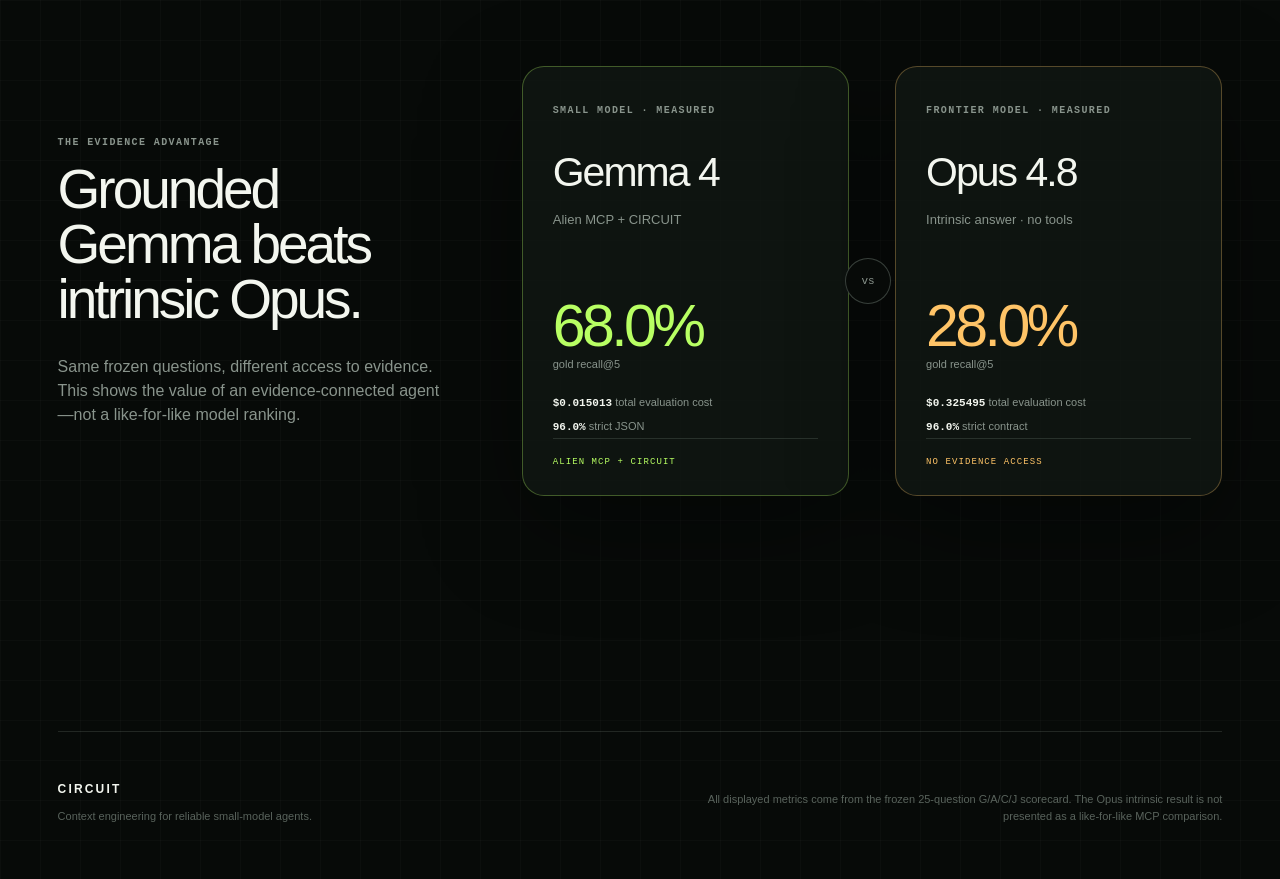
==== commit 02b4c01c: "Add final CIRCUIT demo UI" ====
--- a/demo/index.html
+++ b/demo/index.html
@@ -32,39 +32,39 @@
         <h1 id="hero-heading">Alien made retrieval possible.<br><span>CIRCUIT made it reliable.</span></h1>
         <p class="lede">
           Alien connects Gemma to real papers and DOIs. CIRCUIT gives Gemma a
-          context it can use—improving recall, eliminating zero-result calls,
-          and cutting token use by 58%.
+          context it can use—improving recall, producing strict JSON far more
+          reliably, and cutting token use by 54%.
         </p>
       </div>
 
       <div class="hero-proof" aria-label="Headline benchmark results">
         <article class="hero-metric hero-metric-primary">
           <span class="metric-label">Gold recall@5</span>
-          <strong id="hero-recall">65.6%</strong>
-          <span class="metric-delta"><b id="hero-recall-before">60.8%</b> Vanilla Alien MCP</span>
+          <strong id="hero-recall">68%</strong>
+          <span class="metric-delta"><b id="hero-recall-before">63.2%</b> Vanilla Alien MCP</span>
         </article>
         <article class="hero-metric">
-          <span class="metric-label">Zero-result calls</span>
-          <strong id="hero-zero">0%</strong>
-          <span class="metric-delta">from <b id="hero-zero-before">41.9%</b></span>
+          <span class="metric-label">Strict JSON</span>
+          <strong id="hero-strict-json">96%</strong>
+          <span class="metric-delta">from <b id="hero-strict-json-before">44%</b> Vanilla Alien MCP</span>
         </article>
         <article class="hero-metric">
           <span class="metric-label">Cost / verified DOI</span>
-          <strong id="hero-cost-per-cite">$0.000158</strong>
-          <span class="metric-delta">from <b id="hero-cost-per-cite-before">$0.000354</b></span>
+          <strong id="hero-cost-per-cite">$0.000121</strong>
+          <span class="metric-delta">from <b id="hero-cost-per-cite-before">$0.000236</b></span>
         </article>
         <article class="hero-metric">
           <span class="metric-label">Tokens / question</span>
-          <strong id="hero-token-drop">−46.3%</strong>
-          <span class="metric-delta"><b id="hero-token-before">10,708</b> → <b id="hero-token-after">5,749</b></span>
+          <strong id="hero-token-drop">−53.7%</strong>
+          <span class="metric-delta"><b id="hero-token-before">9,035</b> → <b id="hero-token-after">4,187</b></span>
         </article>
       </div>
 
       <div class="hero-foot">
         <span>No LLM judge</span>
-        <span>100% valid JSON on both</span>
+        <span>25 frozen questions</span>
         <span>Temperature 0</span>
-        <span>Same model · same MCP</span>
+        <span>DOI lookup, not a rubric</span>
       </div>
     </section>
 
@@ -87,7 +87,11 @@
             The model can produce plausible titles and DOIs, but it has no
             evidence channel to prove that any citation exists.
           </p>
-          <span class="measurement-tag">Conceptual reference · not scored</span>
+          <div class="stage-metrics">
+            <span><strong id="no-mcp-recall">2.4%</strong> recall@5</span>
+            <span><strong id="no-mcp-validity">44%</strong> DOI validity</span>
+            <span><strong id="no-mcp-strict-json">80%</strong> strict JSON</span>
+          </div>
         </div>
         <div class="stage-visual memory-visual" aria-label="Ungrounded answer illustration">
           <div class="model-node">Gemma</div>
@@ -105,12 +109,15 @@
           <p class="stage-label">Gemma 4 + Vanilla Alien MCP</p>
           <h3>The evidence is there.<br>The interface still gets in the way.</h3>
           <p>
-            Alien retrieves real papers and Gemma returns valid JSON. But it still
-            navigates a 43-parameter schema and undocumented AND search semantics.
+            Alien retrieves real papers, but Gemma still navigates a 43-parameter
+            schema and undocumented AND search semantics. Its output often misses
+            the raw-JSON contract.
           </p>
           <div class="stage-metrics">
-            <span><strong id="raw-zero">41.9%</strong> zero-result calls</span>
-            <span><strong id="raw-tokens">13,697</strong> tokens / question</span>
+            <span><strong id="raw-recall">63.2%</strong> recall@5</span>
+            <span><strong id="raw-strict-json">44%</strong> strict JSON</span>
+            <span><strong id="raw-validity">100%</strong> DOI validity</span>
+            <span><strong id="raw-tokens">9,035</strong> tokens / question</span>
           </div>
         </div>
         <div class="stage-visual schema-visual" aria-label="Overloaded MCP schema illustration">
@@ -121,7 +128,7 @@
           <div class="parameter-field" aria-hidden="true"></div>
           <div class="failure-strip">
             <span>invalid sort</span>
-            <span>0 results</span>
+            <span>fenced JSON</span>
             <span>extra retries</span>
           </div>
         </div>
@@ -134,12 +141,12 @@
           <h3>Same evidence.<br><span>A context Gemma can use.</span></h3>
           <p>
             CIRCUIT prunes the tool, explains its quirks, sequences recovery,
-            and forbids citations that never appeared in evidence.
+            and makes the evidence contract easy for Gemma to follow.
           </p>
           <div class="stage-metrics stage-metrics-win">
-            <span><strong id="engineered-tokens">5,749</strong> tokens / question</span>
-            <span><strong id="engineered-zero">0%</strong> zero-result calls</span>
-            <span><strong id="engineered-recall">65.6%</strong> recall@5</span>
+            <span><strong id="engineered-tokens">4,187</strong> tokens / question</span>
+            <span><strong id="engineered-recall">68%</strong> recall@5</span>
+            <span><strong id="engineered-strict-json">96%</strong> strict JSON</span>
           </div>
         </div>
         <div class="stage-visual circuit-visual" aria-label="CIRCUIT context transformation">
@@ -163,7 +170,7 @@
           </div>
           <div class="verified-output">
             <i>✓</i>
-            <div><strong>Evidence-only JSON</strong><span>Every DOI verified</span></div>
+            <div><strong>Evidence-conditioned JSON</strong><span>Grounded in retrieved records</span></div>
           </div>
         </div>
       </article>
@@ -171,36 +178,45 @@
 
     <section class="frontier chapter" id="frontier" aria-labelledby="frontier-heading">
       <div class="frontier-copy">
-        <p class="kicker">THE CLAIM WE TEST NEXT</p>
-        <h2 id="frontier-heading">Can engineered Gemma<br>reach frontier quality?</h2>
+        <p class="kicker">THE EVIDENCE ADVANTAGE</p>
+        <h2 id="frontier-heading">Grounded Gemma beats<br>intrinsic Opus.</h2>
         <p>
-          The slot is ready. Fable 5 results will appear only after the same
-          frozen benchmark has run—never as a fabricated placeholder.
+          Same frozen questions, different access to evidence. This shows the
+          value of an evidence-connected agent—not a like-for-like model ranking.
         </p>
       </div>
 
-      <div class="versus" aria-label="Upcoming model comparison">
+      <div class="versus" aria-label="Measured Gemma and Opus comparison">
         <article class="versus-model versus-model-ready">
           <span class="versus-label">Small model · measured</span>
           <h3>Gemma 4</h3>
           <p>Alien MCP + CIRCUIT</p>
           <div class="versus-score">
-            <strong id="versus-gemma-recall">65.6%</strong>
+            <strong id="versus-gemma-recall">68%</strong>
             <span>gold recall@5</span>
           </div>
-          <span class="ready-state">Benchmark complete</span>
+          <div class="versus-detail">
+            <span><b id="versus-gemma-cost">$0.015013</b> total evaluation cost</span>
+            <span><b id="versus-gemma-strict-json">96%</b> strict JSON</span>
+          </div>
+          <span class="ready-state">Alien MCP + CIRCUIT</span>
         </article>
 
         <div class="versus-mark" aria-hidden="true">vs</div>
 
-        <article class="versus-model versus-model-pending">
-          <span class="versus-label">Frontier model · pending</span>
-          <h3>Fable 5</h3>
-          <p>Same benchmark · same Alien MCP</p>
-          <div class="pending-score">
-            <span></span><span></span><span></span>
-          </div>
-          <span class="pending-state">Not run yet</span>
+        <article class="versus-model versus-model-opus">
+          <span class="versus-label">Frontier model · measured</span>
+          <h3>Opus 4.8</h3>
+          <p>Intrinsic answer · no tools</p>
+          <div class="versus-score">
+            <strong id="versus-opus-recall">28%</strong>
+            <span>gold recall@5</span>
+          </div>
+          <div class="versus-detail">
+            <span><b id="versus-opus-cost">$0.325495</b> total evaluation cost</span>
+            <span><b id="versus-opus-strict-json">96%</b> strict contract</span>
+          </div>
+          <span class="ready-state">No evidence access</span>
         </article>
       </div>
     </section>
@@ -211,13 +227,13 @@
         <p>Context engineering for reliable small-model agents.</p>
       </div>
       <p class="footer-proof">
-        All displayed metrics come from the corrected frozen 25-question A/C experiment.
-        Unmeasured stages are labeled explicitly.
+        All displayed metrics come from the frozen 25-question G/A/C/J scorecard.
+        The Opus intrinsic result is not presented as a like-for-like MCP comparison.
       </p>
     </footer>
   </main>
 
-  <script src="./demo-data.js?v=alien-framing-v3"></script>
-  <script src="./app.js?v=alien-framing-v3"></script>
+  <script src="./demo-data.js?v=final-scorecard-v1"></script>
+  <script src="./app.js?v=final-scorecard-v1"></script>
 </body>
 </html>
--- a/demo/styles.css
+++ b/demo/styles.css
@@ -760,6 +760,15 @@
   border-color: rgba(184, 255, 99, 0.3);
 }
 
+.versus-model-opus {
+  border-color: rgba(255, 196, 103, 0.3);
+}
+
+.versus-model-opus .versus-score strong,
+.versus-model-opus .ready-state {
+  color: var(--amber);
+}
+
 .versus-model-pending {
   border-style: dashed;
   opacity: 0.62;
@@ -801,6 +810,20 @@
   font-size: 11px;
 }
 
+.versus-detail {
+  display: grid;
+  gap: 7px;
+  margin-top: 21px;
+  color: var(--muted);
+  font-size: 11px;
+}
+
+.versus-detail b {
+  color: var(--ink);
+  font-family: ui-monospace, SFMono-Regular, Menlo, monospace;
+  font-weight: 650;
+}
+
 .ready-state,
 .pending-state {
   position: absolute;
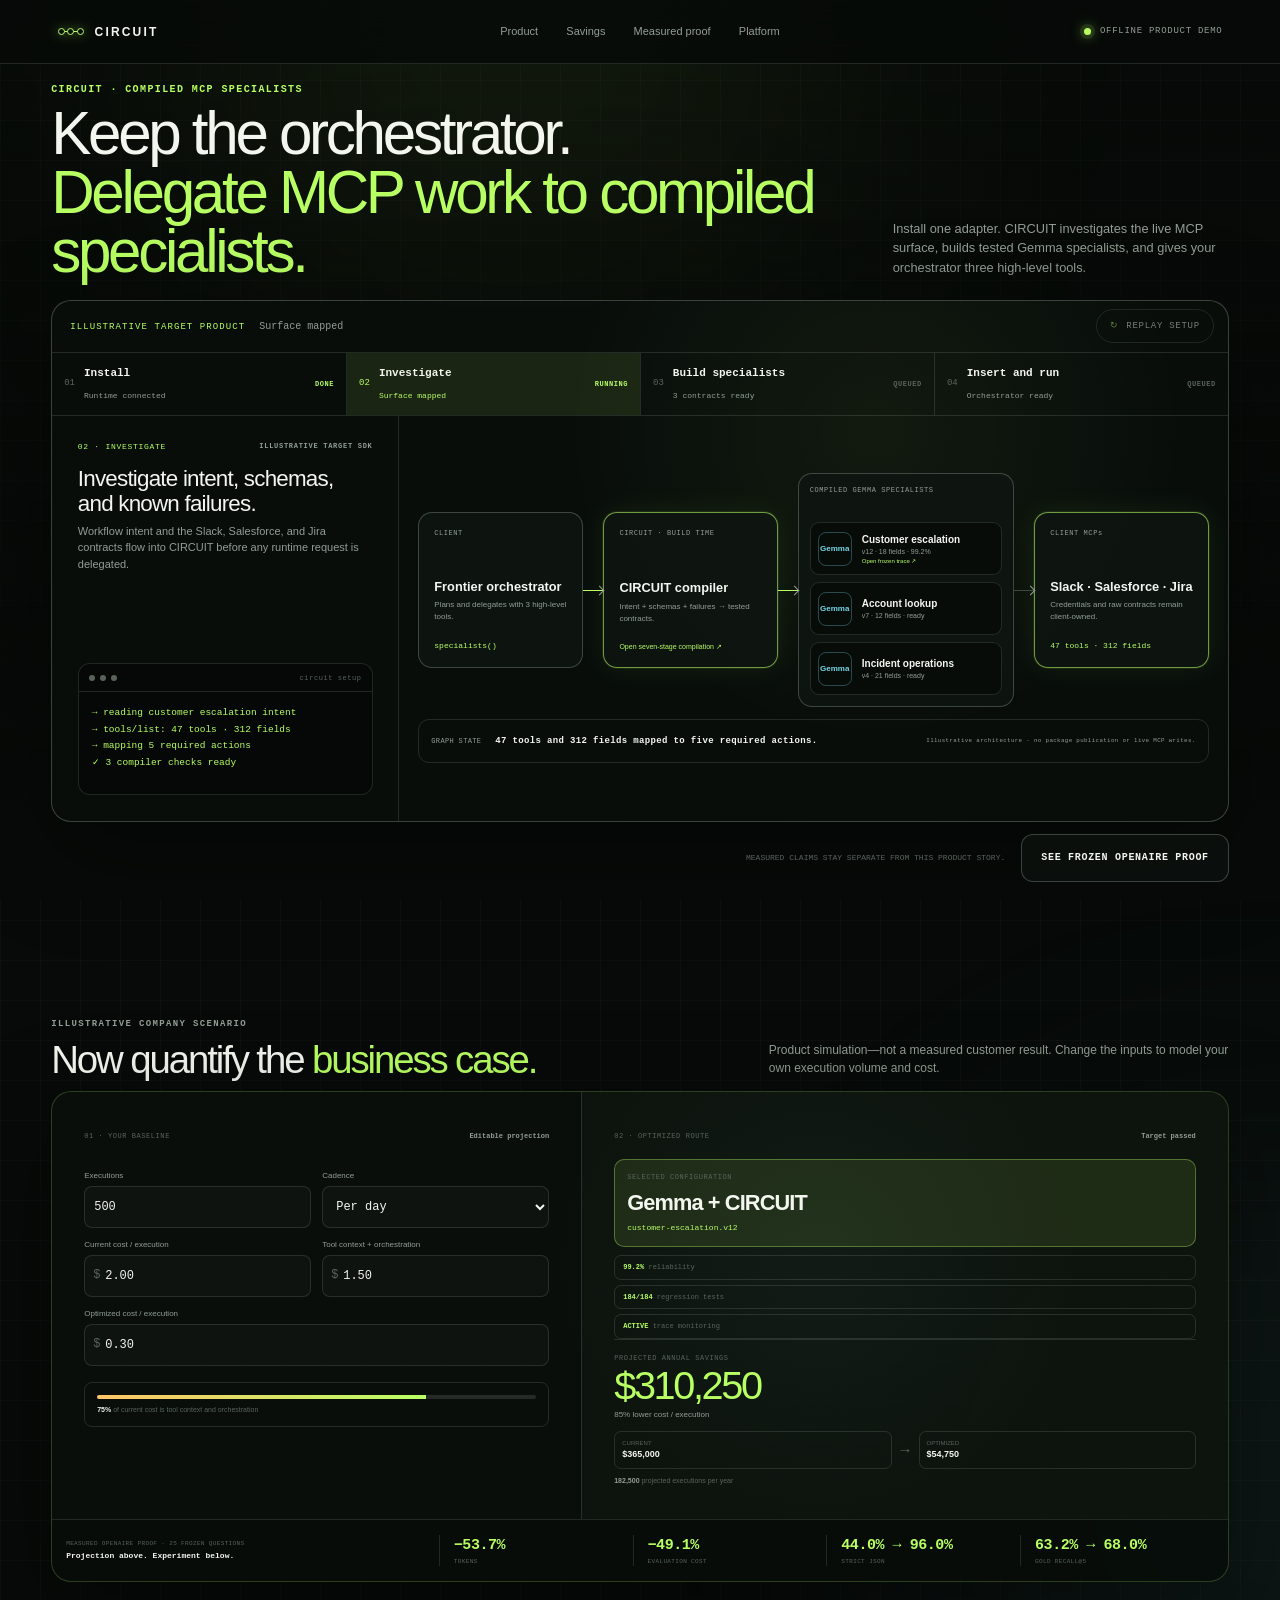
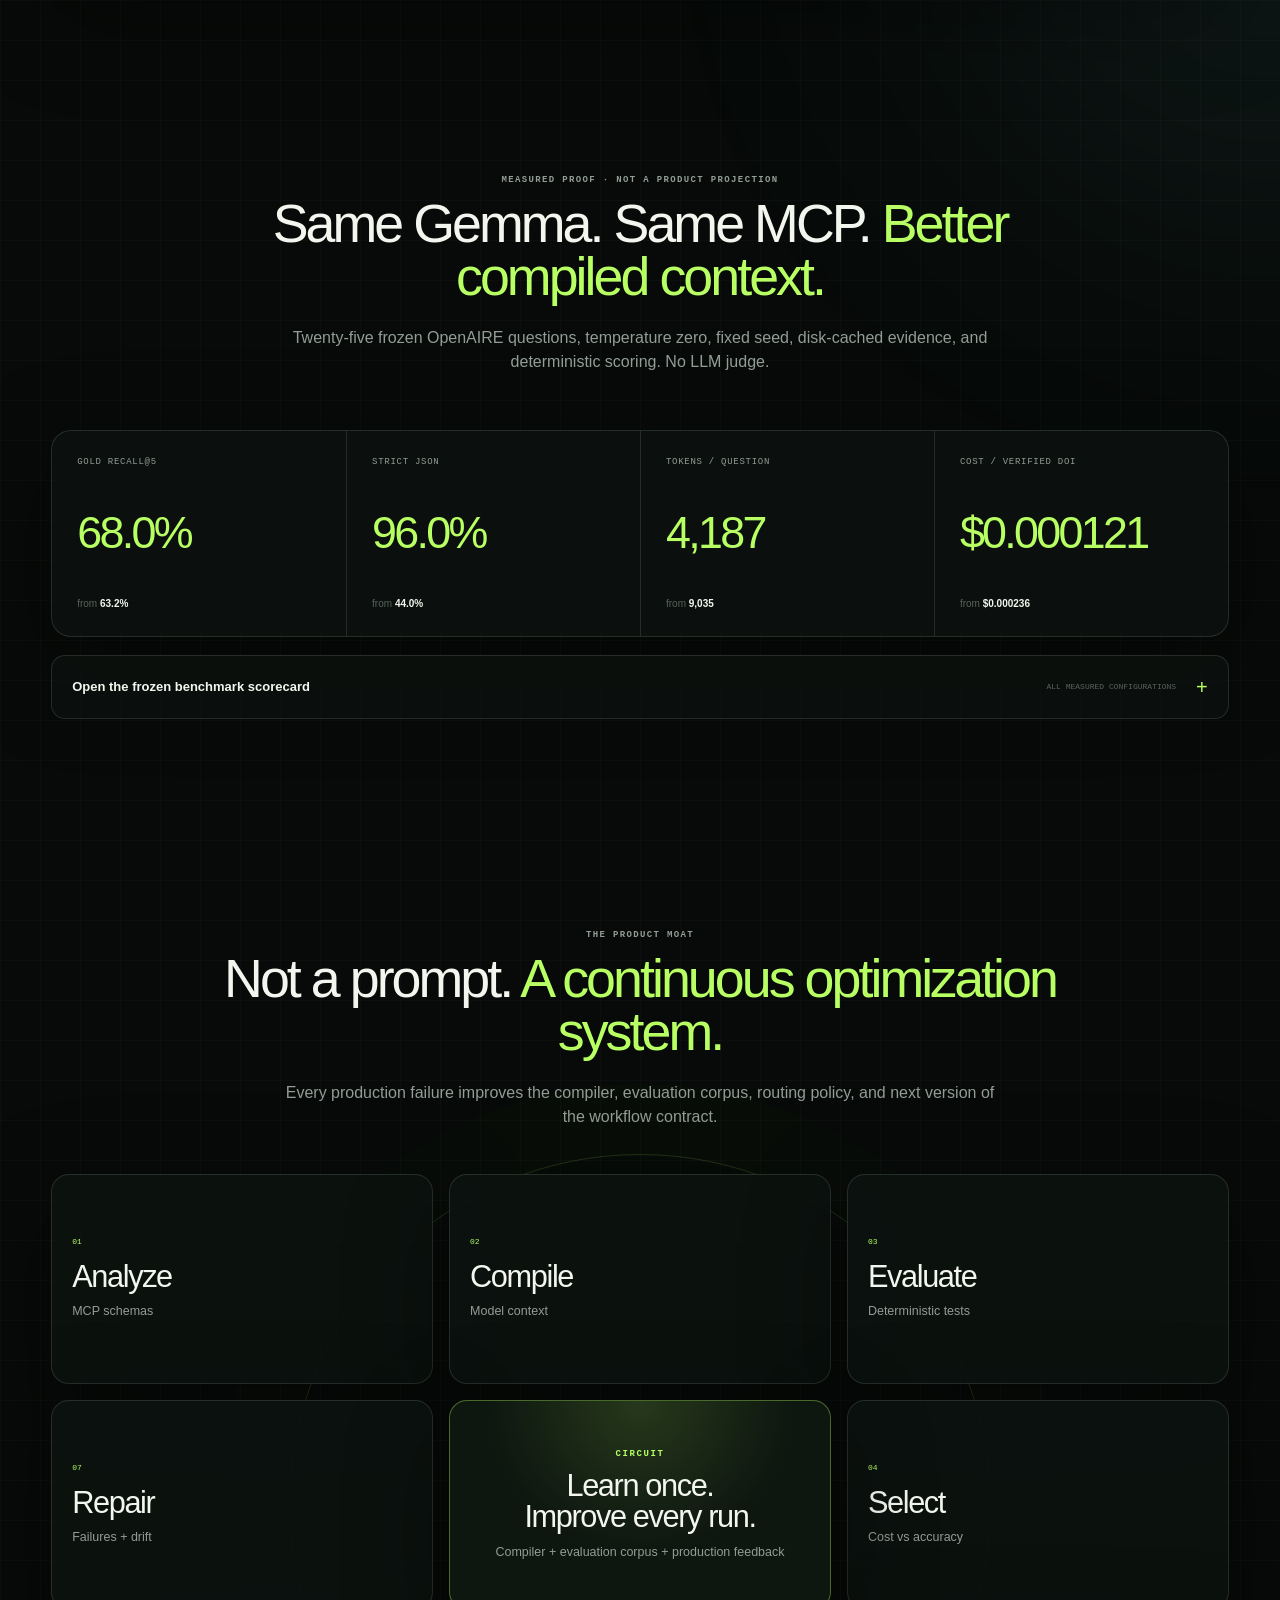
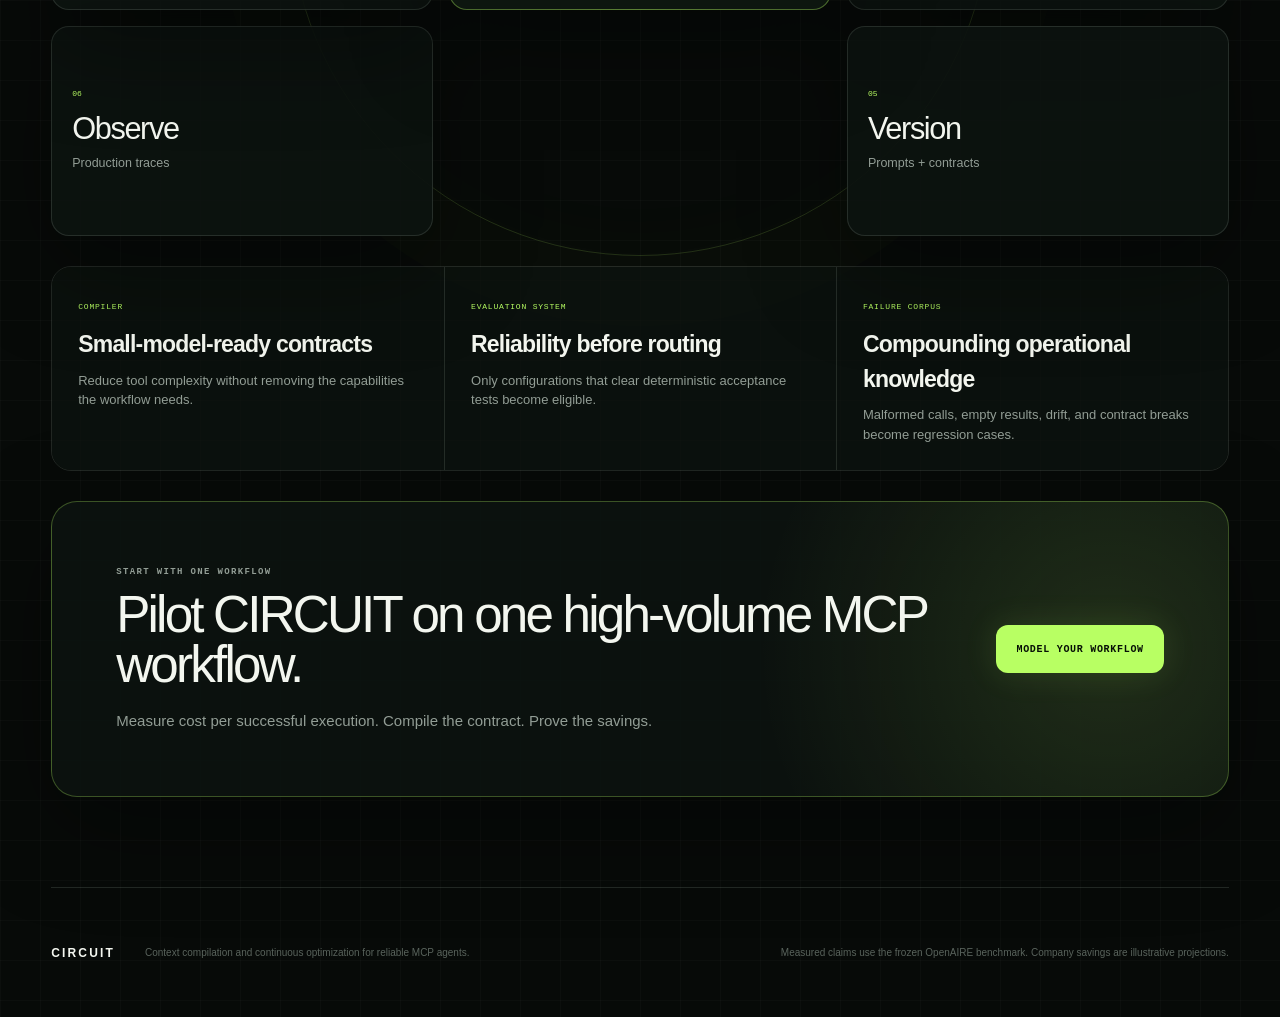
==== commit a83037d1: "Reframe demo around compiled specialists" ====
--- a/demo/index.html
+++ b/demo/index.html
@@ -4,236 +4,447 @@
   <meta charset="utf-8">
   <meta name="viewport" content="width=device-width, initial-scale=1">
   <meta name="color-scheme" content="dark">
-  <meta name="description" content="CIRCUIT makes small models reliable over the Alien OpenAIRE MCP through context engineering.">
-  <title>CIRCUIT — Context is the system</title>
-  <link rel="stylesheet" href="./styles.css">
+  <meta
+    name="description"
+    content="CIRCUIT compiles MCP workflows into reliable, model-specific contracts and selects the lowest-cost model that meets the target."
+  >
+  <title>CIRCUIT — The optimization control plane for MCP workflows</title>
+  <link rel="stylesheet" href="./styles.css?v=architecture-hero-v1">
 </head>
 <body>
   <div class="ambient ambient-one" aria-hidden="true"></div>
   <div class="ambient ambient-two" aria-hidden="true"></div>
 
   <header class="topbar">
-    <a class="brand" href="#proof" aria-label="CIRCUIT home">
+    <a class="brand" href="#product" aria-label="CIRCUIT home">
       <span class="brand-mark" aria-hidden="true"><i></i><i></i><i></i></span>
       <span>CIRCUIT</span>
     </a>
-    <nav aria-label="Demo chapters">
-      <a href="#proof">Proof</a>
-      <a href="#progression">Progression</a>
-      <a href="#frontier">Frontier</a>
+    <nav aria-label="Product chapters">
+      <a href="#product">Product</a>
+      <a href="#savings">Savings</a>
+      <a href="#proof">Measured proof</a>
+      <a href="#platform">Platform</a>
     </nav>
-    <span class="evidence-state"><i aria-hidden="true"></i>25 frozen questions</span>
+    <span class="evidence-state"><i aria-hidden="true"></i>offline product demo</span>
   </header>
 
   <main>
-    <section class="hero chapter" id="proof" aria-labelledby="hero-heading">
-      <div class="hero-copy">
-        <p class="kicker">GEMMA 4 · ALIEN OPENAIRE MCP · DETERMINISTIC EVAL</p>
-        <h1 id="hero-heading">Alien made retrieval possible.<br><span>CIRCUIT made it reliable.</span></h1>
-        <p class="lede">
-          Alien connects Gemma to real papers and DOIs. CIRCUIT gives Gemma a
-          context it can use—improving recall, producing strict JSON far more
-          reliably, and cutting token use by 54%.
+    <section class="product-hero chapter" id="product" aria-labelledby="hero-heading">
+      <header class="product-hero-intro">
+        <div>
+          <p class="kicker">CIRCUIT · COMPILED MCP SPECIALISTS</p>
+          <h1 id="hero-heading">
+            Keep the orchestrator.
+            <span>Delegate MCP work to compiled specialists.</span>
+          </h1>
+        </div>
+        <p>
+          Install one adapter. CIRCUIT investigates the live MCP surface, builds
+          tested Gemma specialists, and gives your orchestrator three high-level tools.
         </p>
-      </div>
-
-      <div class="hero-proof" aria-label="Headline benchmark results">
-        <article class="hero-metric hero-metric-primary">
-          <span class="metric-label">Gold recall@5</span>
-          <strong id="hero-recall">68%</strong>
-          <span class="metric-delta"><b id="hero-recall-before">63.2%</b> Vanilla Alien MCP</span>
-        </article>
-        <article class="hero-metric">
-          <span class="metric-label">Strict JSON</span>
-          <strong id="hero-strict-json">96%</strong>
-          <span class="metric-delta">from <b id="hero-strict-json-before">44%</b> Vanilla Alien MCP</span>
-        </article>
-        <article class="hero-metric">
-          <span class="metric-label">Cost / verified DOI</span>
-          <strong id="hero-cost-per-cite">$0.000121</strong>
-          <span class="metric-delta">from <b id="hero-cost-per-cite-before">$0.000236</b></span>
-        </article>
-        <article class="hero-metric">
-          <span class="metric-label">Tokens / question</span>
-          <strong id="hero-token-drop">−53.7%</strong>
-          <span class="metric-delta"><b id="hero-token-before">9,035</b> → <b id="hero-token-after">4,187</b></span>
-        </article>
-      </div>
-
-      <div class="hero-foot">
-        <span>No LLM judge</span>
-        <span>25 frozen questions</span>
-        <span>Temperature 0</span>
-        <span>DOI lookup, not a rubric</span>
+      </header>
+
+      <div class="onboarding-shell" id="onboarding-shell" data-phase="install" aria-live="polite">
+        <div class="onboarding-toolbar">
+          <div>
+            <span>ILLUSTRATIVE TARGET PRODUCT</span>
+            <strong id="onboarding-status">Preparing the CIRCUIT adapter…</strong>
+          </div>
+          <button class="onboarding-replay" id="onboarding-replay" type="button">
+            <span aria-hidden="true">↻</span>
+            Replay setup
+          </button>
+        </div>
+
+        <ol class="onboarding-phases" id="onboarding-phases" aria-label="CIRCUIT setup phases"></ol>
+
+        <div class="onboarding-stage">
+          <section class="onboarding-inspector" aria-labelledby="phase-title">
+            <header>
+              <span id="phase-kicker">01 · INSTALL</span>
+              <b id="phase-provenance">ILLUSTRATIVE TARGET SDK</b>
+            </header>
+            <h2 id="phase-title">Connect CIRCUIT to the agent service.</h2>
+            <p id="phase-copy">
+              Add the runtime adapter and register the existing MCP endpoints.
+            </p>
+            <div class="onboarding-terminal" aria-label="Deterministic setup output">
+              <div><i></i><i></i><i></i><span>circuit setup</span></div>
+              <pre id="phase-terminal"></pre>
+            </div>
+            <div class="onboarding-code" id="onboarding-code" hidden>
+              <header><span>agent.py</span><b>ILLUSTRATIVE TARGET SDK</b></header>
+              <pre><code id="phase-code"></code></pre>
+            </div>
+          </section>
+
+          <section class="architecture-panel" aria-label="CIRCUIT architecture">
+            <div class="architecture-track">
+              <article class="architecture-node orchestrator-card" data-architecture-node="orchestrator">
+                <span>CLIENT</span>
+                <strong>Frontier orchestrator</strong>
+                <small>Plans and delegates with 3 high-level tools.</small>
+                <code>specialists()</code>
+              </article>
+
+              <i class="architecture-link" aria-hidden="true"><b></b></i>
+
+              <button
+                class="architecture-node architecture-action compiler-card"
+                id="platform-compiler-trigger"
+                data-architecture-node="compiler"
+                type="button"
+                aria-describedby="compiler-action-hint"
+              >
+                <span>CIRCUIT · BUILD TIME</span>
+                <strong>CIRCUIT compiler</strong>
+                <small>Intent + schemas + failures → tested contracts.</small>
+                <em id="compiler-action-hint">Open seven-stage compilation ↗</em>
+              </button>
+
+              <i class="architecture-link" aria-hidden="true"><b></b></i>
+
+              <div class="specialist-catalog" data-architecture-node="specialists">
+                <span>COMPILED GEMMA SPECIALISTS</span>
+                <button
+                  class="specialist-card is-recorded"
+                  id="platform-specialist-trigger"
+                  type="button"
+                  aria-describedby="specialist-action-hint"
+                >
+                  <b>Gemma</b>
+                  <span>
+                    <strong>Customer escalation</strong>
+                    <small>v12 · 18 fields · 99.2%</small>
+                    <em id="specialist-action-hint">Open frozen trace ↗</em>
+                  </span>
+                </button>
+                <article class="specialist-card">
+                  <b>Gemma</b>
+                  <span><strong>Account lookup</strong><small>v7 · 12 fields · ready</small></span>
+                </article>
+                <article class="specialist-card">
+                  <b>Gemma</b>
+                  <span><strong>Incident operations</strong><small>v4 · 21 fields · ready</small></span>
+                </article>
+              </div>
+
+              <i class="architecture-link" aria-hidden="true"><b></b></i>
+
+              <article class="architecture-node mcp-card" data-architecture-node="mcps">
+                <span>CLIENT MCPs</span>
+                <strong>Slack · Salesforce · Jira</strong>
+                <small>Credentials and raw contracts remain client-owned.</small>
+                <code>47 tools · 312 fields</code>
+              </article>
+            </div>
+
+            <div class="architecture-result" id="architecture-result">
+              <span>GRAPH STATE</span>
+              <strong id="architecture-status">Adapter installation in progress.</strong>
+              <small>Illustrative architecture · no package publication or live MCP writes.</small>
+            </div>
+          </section>
+        </div>
+      </div>
+
+      <div class="hero-proof-link">
+        <span>Measured claims stay separate from this product story.</span>
+        <a class="button button-secondary" href="#proof">See frozen OpenAIRE proof</a>
       </div>
     </section>
 
-    <section class="progression" id="progression" aria-labelledby="progression-heading">
+    <section class="optimizer chapter" id="savings" aria-labelledby="optimizer-heading">
+      <header class="compact-intro">
+        <div>
+          <p class="kicker">ILLUSTRATIVE COMPANY SCENARIO</p>
+          <h2 id="optimizer-heading">Now quantify the <span>business case.</span></h2>
+        </div>
+        <p>
+          Product simulation—not a measured customer result. Change the inputs
+          to model your own execution volume and cost.
+        </p>
+      </header>
+
+      <div class="optimizer-console savings-console">
+        <div class="console-body">
+          <form class="cost-inputs" id="cost-form" aria-label="Illustrative cost scenario">
+            <div class="panel-heading">
+              <span>01 · YOUR BASELINE</span>
+              <b>Editable projection</b>
+            </div>
+
+            <label>
+              <span>Executions</span>
+              <input id="executions-input" name="executions" type="number" min="0" step="1" value="500">
+            </label>
+            <label>
+              <span>Cadence</span>
+              <select id="cadence-input" name="cadence">
+                <option value="daily" selected>Per day</option>
+                <option value="monthly">Per month</option>
+                <option value="annual">Per year</option>
+              </select>
+            </label>
+            <label>
+              <span>Current cost / execution</span>
+              <span class="money-input"><i>$</i><input id="current-cost-input" name="currentCost" type="number" min="0" step="0.01" value="2.00"></span>
+            </label>
+            <label>
+              <span>Tool context + orchestration</span>
+              <span class="money-input"><i>$</i><input id="tool-cost-input" name="toolCost" type="number" min="0" step="0.01" value="1.50"></span>
+            </label>
+            <label>
+              <span>Optimized cost / execution</span>
+              <span class="money-input"><i>$</i><input id="optimized-cost-input" name="optimizedCost" type="number" min="0" step="0.01" value="0.30"></span>
+            </label>
+
+            <div class="cost-composition">
+              <div><i id="tool-cost-share"></i></div>
+              <span><b id="tool-cost-share-label">75%</b> of current cost is tool context and orchestration</span>
+            </div>
+          </form>
+
+          <aside class="compiled-result" id="compiled-result" aria-label="Compiled workflow result">
+            <div class="panel-heading">
+              <span>02 · OPTIMIZED ROUTE</span>
+              <b id="result-state">Awaiting compile</b>
+            </div>
+
+            <div class="selected-route">
+              <span>Selected configuration</span>
+              <strong id="selected-model">Gemma + CIRCUIT</strong>
+              <code id="selected-contract">customer-escalation.v12</code>
+            </div>
+
+            <div class="result-checks">
+              <span><b id="reliability-result">99.2%</b> reliability</span>
+              <span><b id="tests-result">184/184</b> regression tests</span>
+              <span><b>ACTIVE</b> trace monitoring</span>
+            </div>
+
+            <div class="annual-savings">
+              <span id="savings-label">Projected annual savings</span>
+              <strong id="annual-savings">$310,250</strong>
+              <em id="reduction-rate">85% lower cost / execution</em>
+            </div>
+
+            <div class="annual-comparison">
+              <div><span>Current</span><b id="annual-current">$365,000</b></div>
+              <i aria-hidden="true">→</i>
+              <div><span>Optimized</span><b id="annual-optimized">$54,750</b></div>
+            </div>
+            <p><b id="annual-executions">182,500</b> projected executions per year</p>
+          </aside>
+        </div>
+
+        <footer class="measured-strip">
+          <div>
+            <span>MEASURED OPENAIRE PROOF · 25 FROZEN QUESTIONS</span>
+            <b>Projection above. Experiment below.</b>
+          </div>
+          <div><strong id="measured-token-drop">−53.7%</strong><span>tokens</span></div>
+          <div><strong id="measured-cost-drop">−49.1%</strong><span>evaluation cost</span></div>
+          <div><strong><i id="measured-json-before">44%</i> → <i id="measured-json-after">96%</i></strong><span>strict JSON</span></div>
+          <div><strong><i id="measured-recall-before">63.2%</i> → <i id="measured-recall-after">68%</i></strong><span>gold recall@5</span></div>
+        </footer>
+      </div>
+    </section>
+
+    <section class="proof chapter" id="proof" aria-labelledby="proof-heading">
       <header class="section-intro">
-        <p class="kicker">THE ONE-MINUTE STORY</p>
-        <h2 id="progression-heading">Access to evidence is not enough.<br>Models need a usable contract.</h2>
+        <p class="kicker">MEASURED PROOF · NOT A PRODUCT PROJECTION</p>
+        <h2 id="proof-heading">Same Gemma. Same MCP. <span>Better compiled context.</span></h2>
+        <p>
+          Twenty-five frozen OpenAIRE questions, temperature zero, fixed seed,
+          disk-cached evidence, and deterministic scoring. No LLM judge.
+        </p>
       </header>
 
-      <div class="story-rail" aria-hidden="true">
-        <span></span><span></span><span></span>
-      </div>
-
-      <article class="story-card chapter stage-alone">
-        <div class="stage-number">01</div>
-        <div class="stage-copy">
-          <p class="stage-label">Gemma 4 · No MCP</p>
-          <h3>Answers from memory.</h3>
-          <p>
-            The model can produce plausible titles and DOIs, but it has no
-            evidence channel to prove that any citation exists.
-          </p>
-          <div class="stage-metrics">
-            <span><strong id="no-mcp-recall">2.4%</strong> recall@5</span>
-            <span><strong id="no-mcp-validity">44%</strong> DOI validity</span>
-            <span><strong id="no-mcp-strict-json">80%</strong> strict JSON</span>
+      <div class="proof-metrics" aria-label="Measured OpenAIRE benchmark">
+        <article>
+          <span>Gold recall@5</span>
+          <strong id="proof-recall">68%</strong>
+          <small>from <b id="proof-recall-before">63.2%</b></small>
+        </article>
+        <article>
+          <span>Strict JSON</span>
+          <strong id="proof-json">96%</strong>
+          <small>from <b id="proof-json-before">44%</b></small>
+        </article>
+        <article>
+          <span>Tokens / question</span>
+          <strong id="proof-tokens">4,187</strong>
+          <small>from <b id="proof-tokens-before">9,035</b></small>
+        </article>
+        <article>
+          <span>Cost / verified DOI</span>
+          <strong id="proof-cost">$0.000121</strong>
+          <small>from <b id="proof-cost-before">$0.000236</b></small>
+        </article>
+      </div>
+
+      <details class="benchmark-details">
+        <summary>
+          <span>Open the frozen benchmark scorecard</span>
+          <b>All measured configurations</b>
+        </summary>
+        <div class="results-table-wrap" role="region" aria-label="Benchmark results table" tabindex="0">
+          <table class="results-table">
+            <thead>
+              <tr>
+                <th scope="col">Configuration</th>
+                <th scope="col">Method</th>
+                <th scope="col">Strict JSON</th>
+                <th scope="col">Gold R@5</th>
+                <th scope="col">DOI validity</th>
+                <th scope="col">Mean tokens</th>
+                <th scope="col">Total cost</th>
+              </tr>
+            </thead>
+            <tbody id="benchmark-body"></tbody>
+          </table>
+        </div>
+      </details>
+    </section>
+
+    <section class="platform chapter" id="platform" aria-labelledby="platform-heading">
+      <header class="section-intro platform-intro">
+        <p class="kicker">THE PRODUCT MOAT</p>
+        <h2 id="platform-heading">Not a prompt. <span>A continuous optimization system.</span></h2>
+        <p>
+          Every production failure improves the compiler, evaluation corpus,
+          routing policy, and next version of the workflow contract.
+        </p>
+      </header>
+
+      <div class="platform-loop" aria-label="CIRCUIT continuous optimization loop">
+        <article class="loop-node loop-one"><span>01</span><strong>Analyze</strong><small>MCP schemas</small></article>
+        <article class="loop-node loop-two"><span>02</span><strong>Compile</strong><small>Model context</small></article>
+        <article class="loop-node loop-three"><span>03</span><strong>Evaluate</strong><small>Deterministic tests</small></article>
+        <article class="loop-node loop-four"><span>04</span><strong>Select</strong><small>Cost vs accuracy</small></article>
+        <article class="loop-node loop-five"><span>05</span><strong>Version</strong><small>Prompts + contracts</small></article>
+        <article class="loop-node loop-six"><span>06</span><strong>Observe</strong><small>Production traces</small></article>
+        <article class="loop-node loop-seven"><span>07</span><strong>Repair</strong><small>Failures + drift</small></article>
+        <div class="loop-core">
+          <span>CIRCUIT</span>
+          <strong>Learn once.<br>Improve every run.</strong>
+          <small>Compiler + evaluation corpus + production feedback</small>
+        </div>
+      </div>
+
+      <div class="platform-foundations">
+        <article>
+          <span>COMPILER</span>
+          <strong>Small-model-ready contracts</strong>
+          <p>Reduce tool complexity without removing the capabilities the workflow needs.</p>
+        </article>
+        <article>
+          <span>EVALUATION SYSTEM</span>
+          <strong>Reliability before routing</strong>
+          <p>Only configurations that clear deterministic acceptance tests become eligible.</p>
+        </article>
+        <article>
+          <span>FAILURE CORPUS</span>
+          <strong>Compounding operational knowledge</strong>
+          <p>Malformed calls, empty results, drift, and contract breaks become regression cases.</p>
+        </article>
+      </div>
+
+      <div class="final-cta">
+        <div>
+          <p class="kicker">START WITH ONE WORKFLOW</p>
+          <h2>Pilot CIRCUIT on one high-volume MCP workflow.</h2>
+          <p>Measure cost per successful execution. Compile the contract. Prove the savings.</p>
+        </div>
+        <a class="button button-primary" href="#savings">Model your workflow</a>
+      </div>
+    </section>
+  </main>
+
+  <dialog class="product-viewer" id="product-viewer" aria-labelledby="viewer-title">
+    <div class="viewer-shell">
+      <header class="viewer-toolbar">
+        <div>
+          <span id="viewer-kicker">CIRCUIT PRODUCT VIEWER</span>
+          <strong id="viewer-title">Compilation inspector</strong>
+        </div>
+        <div class="viewer-actions" role="tablist" aria-label="Viewer mode">
+          <button id="viewer-compiler-tab" type="button" role="tab" aria-controls="viewer-compiler" aria-selected="true">
+            Compiler
+          </button>
+          <button id="viewer-trace-tab" type="button" role="tab" aria-controls="viewer-trace" aria-selected="false">
+            Frozen trace
+          </button>
+          <button class="viewer-close" id="viewer-close" type="button" aria-label="Close product viewer">×</button>
+        </div>
+      </header>
+
+      <section class="viewer-panel" id="viewer-compiler" role="tabpanel" aria-labelledby="viewer-compiler-tab">
+        <section class="hero-compiler" id="compiler-console" aria-label="CIRCUIT compiler simulation">
+          <header class="console-header">
+            <div class="console-workflow">
+              <span class="console-state-light" aria-hidden="true"></span>
+              <div>
+                <strong>Customer escalation triage</strong>
+                <span>Slack MCP → Salesforce MCP → Jira MCP</span>
+              </div>
+            </div>
+            <div class="console-progress" aria-hidden="true"><i id="compile-progress"></i></div>
+            <div class="console-status">
+              <span id="compile-status" aria-live="polite">READY TO COMPILE</span>
+              <b id="compile-clock">00:00.000</b>
+            </div>
+            <button class="compile-button" id="compile-button" type="button">
+              <span aria-hidden="true">▶</span>
+              Compile workflow
+            </button>
+          </header>
+
+          <div class="hero-compiler-body">
+            <div class="panel-heading">
+              <span>ILLUSTRATIVE · CIRCUIT COMPILER</span>
+              <b>Concrete simulated artifacts</b>
+            </div>
+            <div class="compiler-workspace">
+              <ol class="stage-rail" id="stage-rail" aria-label="Compilation stages"></ol>
+              <article class="artifact-inspector" id="artifact-inspector" aria-live="polite">
+                <header class="artifact-header">
+                  <span id="artifact-kicker">SCENARIO INPUT</span>
+                  <b id="artifact-badge">Illustrative scenario</b>
+                </header>
+                <div class="artifact-content" id="artifact-content"></div>
+              </article>
+            </div>
           </div>
-        </div>
-        <div class="stage-visual memory-visual" aria-label="Ungrounded answer illustration">
-          <div class="model-node">Gemma</div>
-          <div class="loose-output">
-            <span></span><span></span><span></span>
-            <em>?</em>
-          </div>
-          <p>Parametric memory</p>
-        </div>
-      </article>
-
-      <article class="story-card chapter stage-mcp">
-        <div class="stage-number">02</div>
-        <div class="stage-copy">
-          <p class="stage-label">Gemma 4 + Vanilla Alien MCP</p>
-          <h3>The evidence is there.<br>The interface still gets in the way.</h3>
-          <p>
-            Alien retrieves real papers, but Gemma still navigates a 43-parameter
-            schema and undocumented AND search semantics. Its output often misses
-            the raw-JSON contract.
-          </p>
-          <div class="stage-metrics">
-            <span><strong id="raw-recall">63.2%</strong> recall@5</span>
-            <span><strong id="raw-strict-json">44%</strong> strict JSON</span>
-            <span><strong id="raw-validity">100%</strong> DOI validity</span>
-            <span><strong id="raw-tokens">9,035</strong> tokens / question</span>
-          </div>
-        </div>
-        <div class="stage-visual schema-visual" aria-label="Overloaded MCP schema illustration">
-          <div class="visual-header">
-            <span>search_research_products</span>
-            <b id="raw-parameter-count">43 params</b>
-          </div>
-          <div class="parameter-field" aria-hidden="true"></div>
-          <div class="failure-strip">
-            <span>invalid sort</span>
-            <span>fenced JSON</span>
-            <span>extra retries</span>
-          </div>
-        </div>
-      </article>
-
-      <article class="story-card story-card-winner chapter stage-circuit">
-        <div class="stage-number">03</div>
-        <div class="stage-copy">
-          <p class="stage-label">Gemma 4 + Alien MCP + CIRCUIT</p>
-          <h3>Same evidence.<br><span>A context Gemma can use.</span></h3>
-          <p>
-            CIRCUIT prunes the tool, explains its quirks, sequences recovery,
-            and makes the evidence contract easy for Gemma to follow.
-          </p>
-          <div class="stage-metrics stage-metrics-win">
-            <span><strong id="engineered-tokens">4,187</strong> tokens / question</span>
-            <span><strong id="engineered-recall">68%</strong> recall@5</span>
-            <span><strong id="engineered-strict-json">96%</strong> strict JSON</span>
-          </div>
-        </div>
-        <div class="stage-visual circuit-visual" aria-label="CIRCUIT context transformation">
-          <div class="compiler-input">
-            <span>Vanilla Alien MCP</span>
-            <strong id="compiler-before">43</strong>
-          </div>
-          <div class="compiler-core">
-            <p>CIRCUIT</p>
-            <div class="compiler-line"><i></i><i></i><i></i><i></i></div>
-            <div class="compiler-rules">
-              <span>Prune</span>
-              <span>Explain</span>
-              <span>Sequence</span>
-              <span>Ground</span>
-            </div>
-          </div>
-          <div class="compiler-output">
-            <span>Usable contract</span>
-            <strong id="compiler-after">5</strong>
-          </div>
-          <div class="verified-output">
-            <i>✓</i>
-            <div><strong>Evidence-conditioned JSON</strong><span>Grounded in retrieved records</span></div>
-          </div>
-        </div>
-      </article>
-    </section>
-
-    <section class="frontier chapter" id="frontier" aria-labelledby="frontier-heading">
-      <div class="frontier-copy">
-        <p class="kicker">THE EVIDENCE ADVANTAGE</p>
-        <h2 id="frontier-heading">Grounded Gemma beats<br>intrinsic Opus.</h2>
-        <p>
-          Same frozen questions, different access to evidence. This shows the
-          value of an evidence-connected agent—not a like-for-like model ranking.
-        </p>
-      </div>
-
-      <div class="versus" aria-label="Measured Gemma and Opus comparison">
-        <article class="versus-model versus-model-ready">
-          <span class="versus-label">Small model · measured</span>
-          <h3>Gemma 4</h3>
-          <p>Alien MCP + CIRCUIT</p>
-          <div class="versus-score">
-            <strong id="versus-gemma-recall">68%</strong>
-            <span>gold recall@5</span>
-          </div>
-          <div class="versus-detail">
-            <span><b id="versus-gemma-cost">$0.015013</b> total evaluation cost</span>
-            <span><b id="versus-gemma-strict-json">96%</b> strict JSON</span>
-          </div>
-          <span class="ready-state">Alien MCP + CIRCUIT</span>
-        </article>
-
-        <div class="versus-mark" aria-hidden="true">vs</div>
-
-        <article class="versus-model versus-model-opus">
-          <span class="versus-label">Frontier model · measured</span>
-          <h3>Opus 4.8</h3>
-          <p>Intrinsic answer · no tools</p>
-          <div class="versus-score">
-            <strong id="versus-opus-recall">28%</strong>
-            <span>gold recall@5</span>
-          </div>
-          <div class="versus-detail">
-            <span><b id="versus-opus-cost">$0.325495</b> total evaluation cost</span>
-            <span><b id="versus-opus-strict-json">96%</b> strict contract</span>
-          </div>
-          <span class="ready-state">No evidence access</span>
-        </article>
-      </div>
-    </section>
-
-    <footer>
-      <div>
-        <span class="brand footer-brand">CIRCUIT</span>
-        <p>Context engineering for reliable small-model agents.</p>
-      </div>
-      <p class="footer-proof">
-        All displayed metrics come from the frozen 25-question G/A/C/J scorecard.
-        The Opus intrinsic result is not presented as a like-for-like MCP comparison.
-      </p>
-    </footer>
-  </main>
-
-  <script src="./demo-data.js?v=final-scorecard-v1"></script>
-  <script src="./app.js?v=final-scorecard-v1"></script>
+        </section>
+      </section>
+
+      <section class="viewer-panel viewer-trace" id="viewer-trace" role="tabpanel" aria-labelledby="viewer-trace-tab" hidden>
+        <header class="workflow-heading">
+          <p class="kicker">MEASURED OPENAIRE RUN · FROZEN EVIDENCE</p>
+          <h2>A real question. <span>Every observable step.</span></h2>
+        </header>
+        <iframe
+          id="workflow-frame"
+          data-src="./workflow.html?embedded=1"
+          title="CIRCUIT one-screen Gemma workflow"
+          loading="eager"
+        ></iframe>
+      </section>
+    </div>
+  </dialog>
+
+
+  <footer class="site-footer">
+    <span class="brand">CIRCUIT</span>
+    <p>Context compilation and continuous optimization for reliable MCP agents.</p>
+    <p>Measured claims use the frozen OpenAIRE benchmark. Company savings are illustrative projections.</p>
+  </footer>
+
+  <script src="./demo-data.js?v=architecture-hero-v1"></script>
+  <script src="./product-data.js?v=architecture-hero-v1"></script>
+  <script src="./app.js?v=architecture-hero-v1"></script>
 </body>
 </html>
--- a/demo/styles.css
+++ b/demo/styles.css
@@ -1,24 +1,30 @@
 :root {
   color-scheme: dark;
   --ground: #070a08;
-  --panel: #0e1410;
-  --panel-soft: rgba(17, 24, 19, 0.82);
+  --panel: #0d1310;
+  --panel-bright: #111a14;
   --ink: #f3f6ef;
-  --muted: #89948c;
+  --muted: #929d95;
   --dim: #59635c;
   --line: rgba(214, 234, 220, 0.13);
   --line-strong: rgba(214, 234, 220, 0.24);
   --signal: #b8ff63;
-  --signal-soft: rgba(184, 255, 99, 0.11);
+  --signal-dark: #75b92e;
+  --signal-soft: rgba(184, 255, 99, 0.1);
   --cyan: #75d8e8;
+  --cyan-soft: rgba(117, 216, 232, 0.09);
   --amber: #ffc467;
   --danger: #ff7a79;
-  --radius: 22px;
-  --shadow: 0 32px 100px rgba(0, 0, 0, 0.38);
+  --radius: 20px;
+  --shadow: 0 30px 100px rgba(0, 0, 0, 0.36);
 }
 
 * {
   box-sizing: border-box;
+}
+
+[hidden] {
+  display: none !important;
 }
 
 html {
@@ -44,7 +50,7 @@
   position: fixed;
   z-index: -1;
   inset: 0;
-  background: linear-gradient(180deg, transparent 0%, var(--ground) 88%);
+  background: linear-gradient(180deg, transparent 0%, var(--ground) 92%);
   content: "";
   pointer-events: none;
 }
@@ -52,23 +58,23 @@
 .ambient {
   position: fixed;
   z-index: -2;
-  width: 620px;
-  height: 620px;
+  width: 650px;
+  height: 650px;
   border-radius: 50%;
-  filter: blur(150px);
+  filter: blur(160px);
   opacity: 0.08;
   pointer-events: none;
 }
 
 .ambient-one {
-  top: -260px;
-  left: 18%;
+  top: -280px;
+  left: 15%;
   background: var(--signal);
 }
 
 .ambient-two {
+  top: 130vh;
   right: -320px;
-  top: 130vh;
   background: var(--cyan);
 }
 
@@ -76,29 +82,49 @@
   color: inherit;
 }
 
+button,
+input,
+select {
+  font: inherit;
+}
+
+button,
+a,
+summary,
+input,
+select {
+  -webkit-tap-highlight-color: transparent;
+}
+
+:focus-visible {
+  outline: 2px solid var(--signal);
+  outline-offset: 3px;
+}
+
 .topbar {
   position: fixed;
-  z-index: 20;
+  z-index: 30;
   top: 0;
   right: 0;
   left: 0;
   display: grid;
-  grid-template-columns: 1fr auto 1fr;
-  align-items: center;
   height: 64px;
   padding: 0 4.5vw;
   border-bottom: 1px solid var(--line);
-  background: rgba(7, 10, 8, 0.78);
-  backdrop-filter: blur(20px);
+  background: rgba(7, 10, 8, 0.82);
+  backdrop-filter: blur(22px);
+  grid-template-columns: 1fr auto 1fr;
+  align-items: center;
 }
 
 .brand {
   display: inline-flex;
+  width: fit-content;
+  gap: 11px;
   align-items: center;
-  gap: 11px;
-  width: fit-content;
+  color: var(--ink);
   font-size: 12px;
-  font-weight: 750;
+  font-weight: 800;
   letter-spacing: 0.18em;
   text-decoration: none;
 }
@@ -106,8 +132,8 @@
 .brand-mark {
   position: relative;
   display: inline-flex;
+  width: 26px;
   justify-content: space-between;
-  width: 26px;
 }
 
 .brand-mark::before {
@@ -127,17 +153,17 @@
   border: 1px solid var(--signal);
   border-radius: 50%;
   background: var(--ground);
-  box-shadow: 0 0 12px rgba(184, 255, 99, 0.5);
+  box-shadow: 0 0 12px rgba(184, 255, 99, 0.45);
 }
 
 nav {
   display: flex;
-  gap: 28px;
+  gap: clamp(18px, 2.2vw, 32px);
 }
 
 nav a {
   color: var(--muted);
-  font-size: 12px;
+  font-size: 11px;
   text-decoration: none;
   transition: color 160ms ease;
 }
@@ -148,13 +174,13 @@
 
 .evidence-state {
   display: inline-flex;
-  align-items: center;
   justify-self: end;
   gap: 9px;
+  align-items: center;
   color: var(--muted);
   font-family: ui-monospace, SFMono-Regular, Menlo, monospace;
-  font-size: 10px;
-  letter-spacing: 0.06em;
+  font-size: 9px;
+  letter-spacing: 0.08em;
   text-transform: uppercase;
 }
 
@@ -166,8 +192,9 @@
   box-shadow: 0 0 0 4px var(--signal-soft), 0 0 14px var(--signal);
 }
 
-main {
-  width: min(1420px, 91vw);
+main,
+.site-footer {
+  width: min(1460px, 92vw);
   margin: 0 auto;
 }
 
@@ -175,28 +202,30 @@
   scroll-margin-top: 64px;
 }
 
-.hero {
-  display: grid;
-  grid-template-columns: minmax(0, 1fr) minmax(500px, 0.82fr);
-  grid-template-rows: 1fr auto;
-  gap: 42px 70px;
-  min-height: 100svh;
-  padding: 124px 0 38px;
-  align-items: center;
+.chapter-anchor {
+  display: block;
+  height: 64px;
+  margin-top: -64px;
+  visibility: hidden;
+  pointer-events: none;
 }
 
 .kicker,
-.stage-label,
-.metric-label,
-.measurement-tag,
-.versus-label {
+.eyebrow,
+.panel-heading,
+.measured-strip,
+.status-pill {
+  font-family: ui-monospace, SFMono-Regular, Menlo, monospace;
+  text-transform: uppercase;
+}
+
+.kicker,
+.eyebrow {
   margin: 0;
   color: var(--muted);
-  font-family: ui-monospace, SFMono-Regular, Menlo, monospace;
-  font-size: 10px;
-  font-weight: 650;
-  letter-spacing: 0.14em;
-  text-transform: uppercase;
+  font-size: 9px;
+  font-weight: 700;
+  letter-spacing: 0.15em;
 }
 
 h1,
@@ -207,845 +236,5162 @@
 }
 
 h1 {
-  max-width: 770px;
-  margin: 16px 0 24px;
-  font-size: clamp(48px, 5.8vw, 88px);
-  font-weight: 520;
-  letter-spacing: -0.062em;
+  max-width: 850px;
+  margin: 17px 0 25px;
+  font-size: clamp(52px, 6vw, 92px);
+  font-weight: 530;
+  letter-spacing: -0.065em;
   line-height: 0.92;
 }
 
+h2 {
+  margin: 10px 0 0;
+  font-size: clamp(36px, 4.2vw, 64px);
+  font-weight: 530;
+  letter-spacing: -0.055em;
+  line-height: 0.98;
+}
+
 h1 span,
-.stage-circuit h3 span {
-  color: var(--signal);
-}
-
-h2 {
-  margin: 12px 0 0;
-  font-size: clamp(38px, 4.3vw, 65px);
-  font-weight: 520;
-  letter-spacing: -0.055em;
-  line-height: 1;
-}
-
-h3 {
-  margin: 10px 0 17px;
-  font-size: clamp(32px, 3.2vw, 50px);
-  font-weight: 520;
-  letter-spacing: -0.048em;
-  line-height: 1;
+h2 span {
+  color: var(--signal);
+}
+
+.hero {
+  display: grid;
+  min-height: 100svh;
+  padding: 112px 0 42px;
+  gap: clamp(42px, 6vw, 95px);
+  grid-template-columns: minmax(0, 1.08fr) minmax(430px, 0.78fr);
+  align-items: center;
 }
 
 .lede {
-  max-width: 670px;
+  max-width: 690px;
   margin-bottom: 0;
   color: var(--muted);
   font-size: clamp(16px, 1.45vw, 20px);
 }
 
-.hero-proof {
-  display: grid;
+.hero-actions {
+  display: flex;
+  margin-top: 34px;
+  gap: 12px;
+  flex-wrap: wrap;
+}
+
+.button {
+  display: inline-flex;
+  min-height: 48px;
+  padding: 0 19px;
+  border: 1px solid transparent;
+  border-radius: 12px;
+  gap: 10px;
+  align-items: center;
+  justify-content: center;
+  cursor: pointer;
+  font-family: ui-monospace, SFMono-Regular, Menlo, monospace;
+  font-size: 10px;
+  font-weight: 800;
+  letter-spacing: 0.07em;
+  text-decoration: none;
+  text-transform: uppercase;
+  transition: transform 160ms ease, border-color 160ms ease, background 160ms ease;
+}
+
+.button:hover {
+  transform: translateY(-2px);
+}
+
+.button-primary {
+  background: var(--signal);
+  color: #071006;
+  box-shadow: 0 0 34px rgba(184, 255, 99, 0.12);
+}
+
+.button-secondary {
+  border-color: var(--line-strong);
+  background: rgba(13, 19, 16, 0.72);
+  color: var(--ink);
+}
+
+.hero-foot {
+  display: flex;
+  max-width: 720px;
+  margin-top: 37px;
+  padding-top: 19px;
+  border-top: 1px solid var(--line);
+  color: var(--dim);
+  gap: 22px;
+  flex-wrap: wrap;
+  font-family: ui-monospace, SFMono-Regular, Menlo, monospace;
+  font-size: 9px;
+  letter-spacing: 0.07em;
+  text-transform: uppercase;
+}
+
+.hero-product {
+  position: relative;
+  overflow: hidden;
+  border: 1px solid rgba(184, 255, 99, 0.22);
+  border-radius: 24px;
+  background:
+    radial-gradient(circle at 50% 0%, rgba(184, 255, 99, 0.08), transparent 38%),
+    rgba(12, 18, 14, 0.92);
+  box-shadow: var(--shadow);
+}
+
+.hero-product::before {
+  position: absolute;
+  inset: 0;
+  border-radius: inherit;
+  background: linear-gradient(115deg, transparent 35%, rgba(255, 255, 255, 0.025), transparent 65%);
+  content: "";
+  pointer-events: none;
+}
+
+.hero-product-top,
+.hero-product-bottom {
+  display: flex;
+  min-height: 72px;
+  padding: 17px 20px;
+  border-bottom: 1px solid var(--line);
+  align-items: center;
+  justify-content: space-between;
+}
+
+.hero-product-top > div {
+  display: flex;
+  flex-direction: column;
+}
+
+.hero-product-top strong {
+  margin-top: 3px;
+  font-size: 14px;
+  font-weight: 600;
+}
+
+.status-pill {
+  display: inline-flex;
+  padding: 7px 9px;
+  border: 1px solid rgba(184, 255, 99, 0.2);
+  border-radius: 99px;
+  gap: 7px;
+  align-items: center;
+  color: var(--signal);
+  font-size: 7px;
+  letter-spacing: 0.05em;
+}
+
+.status-pill i {
+  width: 6px;
+  height: 6px;
+  border-radius: 50%;
+  background: var(--signal);
+  box-shadow: 0 0 9px var(--signal);
+}
+
+.hero-workflow {
+  display: grid;
+  padding: 24px 20px;
+  grid-template-columns: 1fr auto 1fr auto 1fr;
+  gap: 8px;
+  align-items: center;
+}
+
+.hero-workflow > i {
+  color: var(--dim);
+  font-style: normal;
+}
+
+.connector {
+  display: flex;
+  min-width: 0;
+  padding: 10px;
+  border: 1px solid var(--line);
+  border-radius: 11px;
+  background: rgba(255, 255, 255, 0.018);
+  gap: 8px;
+  align-items: center;
+}
+
+.connector span {
+  display: grid;
+  width: 27px;
+  height: 27px;
+  border-radius: 8px;
+  background: var(--signal-soft);
+  color: var(--signal);
+  font-family: ui-monospace, SFMono-Regular, Menlo, monospace;
+  font-size: 8px;
+  font-weight: 800;
+  place-items: center;
+}
+
+.connector b {
+  overflow: hidden;
+  font-size: 10px;
+  font-weight: 550;
+  text-overflow: ellipsis;
+}
+
+.hero-policy-grid {
+  display: grid;
+  margin: 0 20px;
+  overflow: hidden;
+  border: 1px solid var(--line);
+  border-radius: 12px;
+  grid-template-columns: 1fr 1fr;
+}
+
+.hero-policy-grid div {
+  display: flex;
+  padding: 13px;
+  flex-direction: column;
+}
+
+.hero-policy-grid div + div {
+  border-left: 1px solid var(--line);
+}
+
+.hero-policy-grid span,
+.selected-route > span,
+.annual-savings > span {
+  color: var(--dim);
+  font-family: ui-monospace, SFMono-Regular, Menlo, monospace;
+  font-size: 7px;
+  letter-spacing: 0.08em;
+  text-transform: uppercase;
+}
+
+.hero-policy-grid strong {
+  margin-top: 3px;
+  font-size: 13px;
+  font-weight: 600;
+}
+
+.hero-model-stack {
+  display: grid;
+  margin: 20px;
+  gap: 8px;
+}
+
+.model-row {
+  display: grid;
+  min-height: 38px;
+  padding: 0 10px;
+  border: 1px solid var(--line);
+  border-radius: 9px;
+  color: var(--muted);
+  grid-template-columns: 135px 1fr 58px;
+  gap: 10px;
+  align-items: center;
+  font-family: ui-monospace, SFMono-Regular, Menlo, monospace;
+  font-size: 8px;
+}
+
+.model-row > div {
+  height: 3px;
+  overflow: hidden;
+  border-radius: 99px;
+  background: var(--line);
+}
+
+.model-row > div i {
+  display: block;
+  width: var(--score);
+  height: 100%;
+  background: var(--muted);
+}
+
+.model-row b {
+  color: var(--dim);
+  font-size: 7px;
+  font-weight: 650;
+  text-align: right;
+  text-transform: uppercase;
+}
+
+.model-row-active {
+  border-color: rgba(184, 255, 99, 0.28);
+  background: var(--signal-soft);
+  color: var(--ink);
+}
+
+.model-row-active > div i {
+  background: linear-gradient(90deg, var(--cyan), var(--signal));
+  box-shadow: 0 0 10px var(--signal);
+}
+
+.model-row-active b {
+  color: var(--signal);
+}
+
+.hero-product-bottom {
+  min-height: 56px;
+  border-top: 1px solid var(--line);
+  border-bottom: 0;
+  color: var(--dim);
+  font-family: ui-monospace, SFMono-Regular, Menlo, monospace;
+  font-size: 8px;
+}
+
+.hero-product-bottom strong {
+  color: var(--signal);
+  font-size: 8px;
+  text-transform: uppercase;
+}
+
+.optimizer {
+  display: grid;
+  height: calc(100svh - 64px);
+  min-height: 656px;
+  padding: 18px 0 24px;
+  gap: 12px;
+  grid-template-rows: auto minmax(0, 1fr);
+}
+
+.compact-intro {
+  display: flex;
+  min-height: 54px;
+  gap: 40px;
+  align-items: end;
+  justify-content: space-between;
+}
+
+.compact-intro h2 {
+  font-size: clamp(28px, 3vw, 44px);
+  white-space: nowrap;
+}
+
+.compact-intro > p {
+  max-width: 460px;
+  margin-bottom: 2px;
+  color: var(--muted);
+  font-size: 12px;
+}
+
+.optimizer-console {
+  display: grid;
+  min-height: 0;
+  overflow: hidden;
+  border: 1px solid rgba(184, 255, 99, 0.2);
+  border-radius: 20px;
+  background:
+    radial-gradient(circle at 65% 35%, rgba(117, 216, 232, 0.04), transparent 32%),
+    rgba(10, 15, 12, 0.94);
+  box-shadow: var(--shadow);
+  grid-template-rows: auto minmax(0, 1fr) auto;
+}
+
+.console-header {
+  display: grid;
+  min-height: 60px;
+  padding: 8px;
+  border-bottom: 1px solid var(--line);
+  grid-template-columns: minmax(280px, 0.8fr) minmax(160px, 1fr) 270px auto;
+  gap: 17px;
+  align-items: center;
+}
+
+.console-workflow {
+  display: flex;
+  min-width: 0;
+  padding-left: 8px;
+  gap: 10px;
+  align-items: center;
+}
+
+.console-state-light {
+  flex: 0 0 auto;
+  width: 8px;
+  height: 8px;
+  border-radius: 50%;
+  background: var(--dim);
+  box-shadow: 0 0 0 5px rgba(89, 99, 92, 0.1);
+}
+
+.is-running .console-state-light {
+  background: var(--amber);
+  box-shadow: 0 0 0 5px rgba(255, 196, 103, 0.09), 0 0 12px var(--amber);
+}
+
+.is-complete .console-state-light {
+  background: var(--signal);
+  box-shadow: 0 0 0 5px var(--signal-soft), 0 0 12px var(--signal);
+}
+
+.console-workflow > div {
+  display: flex;
+  min-width: 0;
+  flex-direction: column;
+}
+
+.console-workflow strong {
+  overflow: hidden;
+  font-size: 10px;
+  text-overflow: ellipsis;
+  white-space: nowrap;
+}
+
+.console-workflow span {
+  overflow: hidden;
+  color: var(--dim);
+  font-family: ui-monospace, SFMono-Regular, Menlo, monospace;
+  font-size: 7px;
+  text-overflow: ellipsis;
+  white-space: nowrap;
+}
+
+.console-progress {
+  height: 3px;
+  overflow: hidden;
+  border-radius: 99px;
+  background: var(--line);
+}
+
+.console-progress i {
+  display: block;
+  width: 0;
+  height: 100%;
+  border-radius: inherit;
+  background: linear-gradient(90deg, var(--cyan), var(--signal));
+  box-shadow: 0 0 12px var(--signal);
+  transition: width 320ms ease;
+}
+
+.console-status {
+  display: flex;
+  min-width: 0;
+  flex-direction: column;
+  font-family: ui-monospace, SFMono-Regular, Menlo, monospace;
+  text-align: right;
+}
+
+.console-status span {
+  overflow: hidden;
+  color: var(--muted);
+  font-size: 7px;
+  letter-spacing: 0.04em;
+  text-overflow: ellipsis;
+  white-space: nowrap;
+}
+
+.console-status b {
+  color: var(--signal);
+  font-size: 8px;
+  font-variant-numeric: tabular-nums;
+}
+
+.compile-button {
+  min-height: 40px;
+  padding: 0 15px;
+  border: 0;
+  border-radius: 10px;
+  background: var(--signal);
+  color: #071006;
+  cursor: pointer;
+  font-family: ui-monospace, SFMono-Regular, Menlo, monospace;
+  font-size: 8px;
+  font-weight: 850;
+  letter-spacing: 0.07em;
+  text-transform: uppercase;
+}
+
+.compile-button:disabled {
+  cursor: wait;
+  opacity: 0.7;
+}
+
+.console-body {
+  display: grid;
+  min-height: 0;
+  grid-template-columns: minmax(225px, 0.72fr) minmax(440px, 1.55fr) minmax(260px, 0.82fr);
+}
+
+.cost-inputs,
+.compile-pipeline,
+.compiled-result {
+  min-width: 0;
+  min-height: 0;
+  padding: clamp(12px, 1.4vw, 20px);
+}
+
+.compile-pipeline,
+.compiled-result {
+  border-left: 1px solid var(--line);
+}
+
+.panel-heading {
+  display: flex;
+  min-height: 24px;
+  margin-bottom: 11px;
+  color: var(--dim);
+  font-size: 7px;
+  letter-spacing: 0.08em;
+  align-items: center;
+  justify-content: space-between;
+}
+
+.panel-heading b {
+  color: var(--muted);
+  font-size: 7px;
+  font-weight: 650;
+  letter-spacing: 0;
+  text-transform: none;
+}
+
+.cost-inputs {
+  display: grid;
+  gap: 7px;
+  grid-template-columns: 1fr 1fr;
+  align-content: start;
+}
+
+.cost-inputs .panel-heading,
+.cost-inputs .cost-composition {
+  grid-column: 1 / -1;
+}
+
+.cost-inputs label {
+  display: flex;
+  min-width: 0;
+  gap: 4px;
+  flex-direction: column;
+  color: var(--muted);
+  font-size: 8px;
+}
+
+.cost-inputs label:nth-of-type(n + 3) {
+  grid-column: 1 / -1;
+}
+
+.cost-inputs input,
+.cost-inputs select {
+  width: 100%;
+  height: 34px;
+  min-width: 0;
+  padding: 0 9px;
+  border: 1px solid var(--line);
+  border-radius: 8px;
+  outline: 0;
+  background: rgba(255, 255, 255, 0.025);
+  color: var(--ink);
+  font-family: ui-monospace, SFMono-Regular, Menlo, monospace;
+  font-size: 10px;
+}
+
+.cost-inputs input:focus,
+.cost-inputs select:focus {
+  border-color: var(--signal);
+  box-shadow: 0 0 0 2px var(--signal-soft);
+}
+
+.cost-inputs input[aria-invalid="true"] {
+  border-color: var(--amber);
+}
+
+.money-input {
+  position: relative;
+  display: block;
+}
+
+.money-input i {
+  position: absolute;
+  z-index: 1;
+  top: 8px;
+  left: 9px;
+  color: var(--dim);
+  font-family: ui-monospace, SFMono-Regular, Menlo, monospace;
+  font-size: 10px;
+  font-style: normal;
+}
+
+.money-input input {
+  padding-left: 20px;
+}
+
+.cost-composition {
+  margin-top: 5px;
+  padding: 9px;
+  border: 1px solid var(--line);
+  border-radius: 8px;
+}
+
+.cost-composition > div {
+  height: 4px;
+  overflow: hidden;
+  border-radius: 99px;
+  background: var(--line);
+}
+
+.cost-composition > div i {
+  display: block;
+  width: 75%;
+  height: 100%;
+  background: linear-gradient(90deg, var(--amber), var(--signal));
+  transition: width 180ms ease;
+}
+
+.cost-composition span {
+  display: block;
+  margin-top: 6px;
+  color: var(--dim);
+  font-size: 7px;
+  line-height: 1.3;
+}
+
+.cost-composition b {
+  color: var(--ink);
+}
+
+.compile-pipeline {
+  display: grid;
+  grid-template-rows: auto minmax(0, 1fr);
+}
+
+.compiler-workspace {
+  display: grid;
+  min-height: 0;
+  grid-template-columns: minmax(122px, 0.42fr) minmax(0, 1.58fr);
+  gap: 7px;
+}
+
+.stage-rail {
+  display: grid;
+  min-width: 0;
+  min-height: 0;
+  margin: 0;
+  padding: 0;
+  list-style: none;
+  grid-template-rows: repeat(7, minmax(0, 1fr));
+  gap: 4px;
+}
+
+.stage-rail li {
+  min-width: 0;
+  min-height: 0;
+}
+
+.stage-rail-button {
+  display: grid;
+  width: 100%;
+  height: 100%;
+  min-width: 0;
+  min-height: 0;
+  padding: 6px;
+  border: 1px solid var(--line);
+  border-radius: 8px;
+  background: rgba(255, 255, 255, 0.015);
+  color: var(--ink);
+  cursor: pointer;
+  opacity: 0.42;
+  grid-template-columns: 19px minmax(0, 1fr);
+  grid-template-rows: 1fr auto;
+  gap: 1px 6px;
+  align-items: center;
+  text-align: left;
+  transition: opacity 180ms ease, border-color 180ms ease, transform 180ms ease, background 180ms ease;
+}
+
+.stage-rail-button:disabled {
+  cursor: default;
+}
+
+.stage-rail-button:focus-visible {
+  outline: 2px solid var(--signal);
+  outline-offset: 2px;
+}
+
+.stage-rail-button > span:first-child {
+  display: grid;
+  width: 18px;
+  height: 18px;
+  border: 1px solid var(--line);
+  border-radius: 50%;
+  color: var(--dim);
+  font-family: ui-monospace, SFMono-Regular, Menlo, monospace;
+  font-size: 6px;
+  grid-row: 1 / -1;
+  place-items: center;
+}
+
+.stage-rail-button > span:nth-child(2) {
+  display: flex;
+  min-width: 0;
+  flex-direction: column;
+}
+
+.stage-rail-button strong {
+  overflow: hidden;
+  font-size: 8px;
+  font-weight: 650;
+  text-overflow: ellipsis;
+  white-space: nowrap;
+}
+
+.stage-rail-button small {
+  overflow: hidden;
+  color: var(--dim);
+  font-size: 6px;
+  text-overflow: ellipsis;
+  white-space: nowrap;
+}
+
+.stage-rail-button > b {
+  color: var(--dim);
+  font-family: ui-monospace, SFMono-Regular, Menlo, monospace;
+  font-size: 5px;
+  letter-spacing: 0.04em;
+  grid-column: 2;
+}
+
+.stage-rail-button.is-live,
+.stage-rail-button.is-selected {
+  border-color: rgba(184, 255, 99, 0.5);
+  background: var(--signal-soft);
+  box-shadow: 0 0 24px rgba(184, 255, 99, 0.07);
+  opacity: 1;
+}
+
+.stage-rail-button.is-live {
+  transform: translateX(2px);
+}
+
+.stage-rail-button.is-live > span:first-child,
+.stage-rail-button.is-selected > span:first-child {
+  border-color: var(--signal);
+  background: var(--signal);
+  color: #071006;
+}
+
+.stage-rail-button.is-live > b,
+.stage-rail-button.is-selected > b {
+  border-color: var(--signal);
+  color: var(--signal);
+}
+
+.stage-rail-button.is-complete {
+  opacity: 1;
+}
+
+.stage-rail-button.is-complete > span:first-child {
+  border-color: rgba(184, 255, 99, 0.35);
+  color: var(--signal);
+}
+
+.stage-rail-button.is-complete > b {
+  border-color: rgba(184, 255, 99, 0.2);
+  color: var(--signal);
+}
+
+.artifact-inspector {
+  display: grid;
+  min-width: 0;
+  min-height: 0;
+  overflow: hidden;
+  border: 1px solid var(--line);
+  border-radius: 10px;
+  background:
+    radial-gradient(circle at 100% 0%, rgba(117, 216, 232, 0.055), transparent 35%),
+    rgba(5, 10, 7, 0.45);
+  grid-template-rows: auto minmax(0, 1fr);
+}
+
+.artifact-header {
+  display: flex;
+  min-height: 27px;
+  padding: 0 10px;
+  border-bottom: 1px solid var(--line);
+  color: var(--signal);
+  font-family: ui-monospace, SFMono-Regular, Menlo, monospace;
+  font-size: 6px;
+  letter-spacing: 0.08em;
+  align-items: center;
+  justify-content: space-between;
+}
+
+.artifact-header b {
+  padding: 3px 6px;
+  border: 1px solid rgba(255, 196, 103, 0.24);
+  border-radius: 99px;
+  color: var(--amber);
+  font-size: 5px;
+  font-weight: 700;
+  letter-spacing: 0.05em;
+  text-transform: uppercase;
+}
+
+.artifact-content {
+  display: flex;
+  min-width: 0;
+  min-height: 0;
+  padding: 10px;
+  overflow: hidden;
+  flex-direction: column;
+}
+
+.artifact-copy {
+  margin-bottom: 7px;
+}
+
+.artifact-copy h3 {
+  margin: 0 0 3px;
+  font-size: clamp(14px, 1.35vw, 19px);
+  font-weight: 560;
+  letter-spacing: -0.035em;
+  line-height: 1.05;
+}
+
+.artifact-copy p {
+  margin: 0;
+  color: var(--muted);
+  font-size: 7px;
+  line-height: 1.35;
+}
+
+.artifact-footnote {
+  margin: auto 0 0;
+  padding-top: 6px;
+  color: var(--dim);
+  font-family: ui-monospace, SFMono-Regular, Menlo, monospace;
+  font-size: 5px;
+  line-height: 1.3;
+}
+
+.scenario-intro {
+  padding: 10px;
+  border: 1px solid rgba(117, 216, 232, 0.22);
+  border-radius: 9px;
+  background: rgba(117, 216, 232, 0.035);
+}
+
+.scenario-intro > span,
+.expected-outcome > span,
+.manifest > span,
+.monitoring > span {
+  color: var(--cyan);
+  font-family: ui-monospace, SFMono-Regular, Menlo, monospace;
+  font-size: 6px;
+  letter-spacing: 0.06em;
+  text-transform: uppercase;
+}
+
+.scenario-intro > strong {
+  display: block;
+  margin-top: 3px;
+  font-size: 8px;
+  font-weight: 550;
+}
+
+.scenario-intro blockquote {
+  margin: 8px 0 0;
+  color: var(--ink);
+  font-size: clamp(10px, 1vw, 13px);
+  font-weight: 560;
+  line-height: 1.35;
+}
+
+.expected-outcome {
+  margin-top: 8px;
+  padding: 8px 10px;
+  border: 1px solid var(--line);
+  border-radius: 9px;
+}
+
+.expected-outcome ol {
+  display: grid;
+  margin: 6px 0 0;
+  padding: 0;
+  counter-reset: expected;
+  list-style: none;
+  grid-template-columns: 1fr 1fr;
+  gap: 4px 10px;
+}
+
+.expected-outcome li {
+  position: relative;
+  padding-left: 17px;
+  color: var(--muted);
+  font-size: 6px;
+  line-height: 1.3;
+  counter-increment: expected;
+}
+
+.expected-outcome li::before {
+  position: absolute;
+  left: 0;
+  color: var(--signal);
+  content: "0" counter(expected);
+  font-family: ui-monospace, SFMono-Regular, Menlo, monospace;
+  font-size: 5px;
+}
+
+.artifact-stats {
+  display: grid;
+  margin-bottom: 6px;
+  overflow: hidden;
+  border: 1px solid var(--line);
+  border-radius: 8px;
+}
+
+.artifact-stats-three {
+  grid-template-columns: repeat(3, 1fr);
+}
+
+.artifact-stats > div {
+  display: flex;
+  min-height: 42px;
+  padding: 6px 8px;
+  border-left: 1px solid var(--line);
+  flex-direction: column;
+  justify-content: center;
+}
+
+.artifact-stats > div:first-child {
+  border-left: 0;
+}
+
+.artifact-stats strong {
+  color: var(--signal);
+  font-size: 17px;
+  font-weight: 570;
+  line-height: 1;
+}
+
+.artifact-stats span,
+.contract-topline span,
+.policy-grid > div > span {
+  color: var(--dim);
+  font-size: 5px;
+  letter-spacing: 0.06em;
+  text-transform: uppercase;
+}
+
+.schema-list {
+  display: grid;
+  gap: 4px;
+}
+
+.schema-row {
+  display: grid;
+  min-width: 0;
+  padding: 6px 8px;
+  border: 1px solid var(--line);
+  border-radius: 7px;
+  grid-template-columns: minmax(95px, 0.65fr) minmax(0, 1.35fr);
+  gap: 8px;
+  align-items: center;
+}
+
+.schema-row > div {
+  display: flex;
+  min-width: 0;
+  flex-direction: column;
+}
+
+.schema-row strong {
+  font-size: 7px;
+}
+
+.schema-row span {
+  color: var(--dim);
+  font-size: 5px;
+}
+
+.schema-row code {
+  color: var(--signal);
+  font-size: 6px;
+  line-height: 1.35;
+}
+
+.capability-table,
+.scorecard {
+  overflow: hidden;
+  border: 1px solid var(--line);
+  border-radius: 8px;
+}
+
+.artifact-table-head,
+.capability-row,
+.scorecard-row {
+  display: grid;
+  min-width: 0;
+  align-items: center;
+}
+
+.artifact-table-head {
+  min-height: 22px;
+  padding: 0 7px;
+  border-bottom: 1px solid var(--line);
+  background: rgba(255, 255, 255, 0.02);
+  color: var(--dim);
+  font-family: ui-monospace, SFMono-Regular, Menlo, monospace;
+  font-size: 5px;
+  letter-spacing: 0.04em;
+  text-transform: uppercase;
+}
+
+.capability-table .artifact-table-head,
+.capability-row {
+  grid-template-columns: minmax(100px, 0.85fr) minmax(125px, 1fr) minmax(120px, 1.1fr);
+}
+
+.capability-row {
+  min-height: 35px;
+  padding: 0 7px;
+  border-bottom: 1px solid var(--line);
+  font-size: 6px;
+}
+
+.capability-row:last-child,
+.scorecard-row:last-child {
+  border-bottom: 0;
+}
+
+.capability-row > span {
+  display: flex;
+  gap: 6px;
+  align-items: center;
+}
+
+.capability-row i {
+  color: var(--signal);
+  font-family: ui-monospace, SFMono-Regular, Menlo, monospace;
+  font-size: 5px;
+  font-style: normal;
+}
+
+.capability-row code {
+  color: var(--cyan);
+  font-size: 6px;
+}
+
+.capability-row small {
+  color: var(--dim);
+  font-size: 5px;
+}
+
+.contract-topline {
+  display: flex;
+  min-height: 44px;
+  padding: 7px 9px;
+  border: 1px solid rgba(184, 255, 99, 0.24);
+  border-radius: 8px;
+  background: var(--signal-soft);
+  align-items: center;
+  justify-content: space-between;
+}
+
+.contract-topline > div {
+  display: flex;
+  flex-direction: column;
+}
+
+.contract-topline strong {
+  font-size: 17px;
+  font-weight: 560;
+}
+
+.contract-topline strong i {
+  color: var(--signal);
+  font-style: normal;
+}
+
+.contract-topline code {
+  color: var(--signal);
+  font-size: 7px;
+}
+
+.contract-grid {
+  display: grid;
+  min-height: 0;
+  margin-top: 6px;
+  grid-template-columns: 1fr 1fr;
+  gap: 6px;
+}
+
+.contract-grid pre,
+.artifact-rules {
+  min-width: 0;
+  margin: 0;
+  padding: 7px;
+  overflow: hidden;
+  border: 1px solid var(--line);
+  border-radius: 7px;
+  color: var(--muted);
+  font-size: 5px;
+  line-height: 1.45;
+  white-space: pre-wrap;
+}
+
+.contract-grid pre b {
+  color: var(--cyan);
+  font-weight: 500;
+}
+
+.artifact-rules {
+  display: grid;
+  padding-left: 20px;
+  gap: 3px;
+}
+
+.artifact-rules li::marker {
+  color: var(--signal);
+}
+
+.test-summary {
+  display: flex;
+  min-height: 42px;
+  padding: 7px 10px;
+  border: 1px solid rgba(184, 255, 99, 0.24);
+  border-radius: 8px;
+  background: var(--signal-soft);
+  flex-direction: column;
+  justify-content: center;
+}
+
+.test-summary strong {
+  color: var(--signal);
+  font-size: 18px;
+  font-weight: 570;
+  line-height: 1;
+}
+
+.test-summary span {
+  color: var(--muted);
+  font-size: 6px;
+}
+
+.test-grid {
+  display: grid;
+  margin-top: 6px;
   grid-template-columns: repeat(2, 1fr);
+  gap: 4px;
+}
+
+.test-grid > div {
+  display: flex;
+  min-width: 0;
+  min-height: 39px;
+  padding: 5px 7px;
+  border: 1px solid var(--line);
+  border-radius: 7px;
+  align-items: center;
+  justify-content: space-between;
+}
+
+.test-grid > div > span {
+  display: flex;
+  min-width: 0;
+  flex-direction: column;
+}
+
+.test-grid strong {
+  font-size: 6px;
+}
+
+.test-grid small {
+  overflow: hidden;
+  color: var(--dim);
+  font-size: 5px;
+  text-overflow: ellipsis;
+  white-space: nowrap;
+}
+
+.test-grid > div > b {
+  color: var(--signal);
+  font-family: ui-monospace, SFMono-Regular, Menlo, monospace;
+  font-size: 5px;
+}
+
+.failure-corpus {
+  display: grid;
+  min-height: 0;
+  margin-top: 6px;
+  gap: 5px;
+}
+
+.failure-case {
+  display: grid;
+  min-width: 0;
+  padding: 7px 8px;
+  border: 1px solid var(--line);
+  border-radius: 7px;
+  background: rgba(255, 255, 255, 0.012);
+  gap: 4px;
+}
+
+.failure-case header {
+  display: flex;
+  color: var(--cyan);
+  font-family: ui-monospace, SFMono-Regular, Menlo, monospace;
+  font-size: 5px;
+  letter-spacing: 0.05em;
+  justify-content: space-between;
+}
+
+.failure-case header b {
+  color: var(--signal);
+  font-size: 5px;
+}
+
+.failure-case > strong {
+  font-size: 7px;
+  font-weight: 600;
+}
+
+.failure-case > div {
+  display: grid;
+  min-width: 0;
+  grid-template-columns: minmax(0, 1fr) auto minmax(0, 1fr);
+  gap: 6px;
+  align-items: center;
+}
+
+.failure-case p {
+  display: flex;
+  min-width: 0;
+  margin: 0;
+  flex-direction: column;
+}
+
+.failure-case small,
+.failure-case footer span {
+  color: var(--dim);
+  font-family: ui-monospace, SFMono-Regular, Menlo, monospace;
+  font-size: 4px;
+  letter-spacing: 0.05em;
+}
+
+.failure-case code {
+  overflow: hidden;
+  color: var(--muted);
+  font-size: 5px;
+  text-overflow: ellipsis;
+  white-space: nowrap;
+}
+
+.failure-case > div > i {
+  color: var(--signal);
+  font-size: 6px;
+  font-style: normal;
+}
+
+.failure-case footer {
+  display: flex;
+  color: var(--muted);
+  font-size: 5px;
+  gap: 6px;
+}
+
+.failure-case footer span {
+  flex: 0 0 auto;
+  color: var(--amber);
+}
+
+.scorecard-head,
+.scorecard-row {
+  grid-template-columns: minmax(105px, 1.25fr) repeat(4, minmax(48px, 0.55fr));
+  gap: 5px;
+}
+
+.scorecard-row {
+  min-height: 44px;
+  padding: 0 7px;
+  border-bottom: 1px solid var(--line);
+  color: var(--muted);
+  font-family: ui-monospace, SFMono-Regular, Menlo, monospace;
+  font-size: 6px;
+}
+
+.scorecard-row strong {
+  color: var(--ink);
+  font-family: Inter, ui-sans-serif, system-ui, sans-serif;
+  font-size: 7px;
+  font-weight: 600;
+}
+
+.scorecard-row > b {
+  justify-self: start;
+  padding: 3px 5px;
+  border: 1px solid currentColor;
+  border-radius: 99px;
+  font-size: 5px;
+}
+
+.scorecard-row .is-pass {
+  color: var(--signal);
+}
+
+.scorecard-row .is-fail {
+  color: var(--danger);
+}
+
+.scorecard-row.is-selected {
+  background: var(--signal-soft);
+}
+
+.policy-expression {
+  padding: 7px 9px;
+  border: 1px solid rgba(117, 216, 232, 0.22);
+  border-radius: 8px;
+  background: rgba(117, 216, 232, 0.035);
+}
+
+.policy-expression code {
+  color: var(--cyan);
+  font-size: 6px;
+  line-height: 1.4;
+}
+
+.policy-grid {
+  display: grid;
+  margin-top: 6px;
+  grid-template-columns: 0.9fr 1.1fr;
+  gap: 6px;
+}
+
+.policy-grid > div {
+  min-width: 0;
+  padding: 8px;
+  border: 1px solid var(--line);
+  border-radius: 8px;
+}
+
+.policy-grid ul {
+  display: grid;
+  margin: 6px 0 0;
+  padding-left: 14px;
+  color: var(--muted);
+  font-size: 6px;
+  gap: 3px;
+}
+
+.policy-grid li::marker {
+  color: var(--signal);
+}
+
+.policy-winner {
+  background: var(--signal-soft);
+}
+
+.policy-winner strong {
+  display: block;
+  margin: 5px 0 2px;
+  color: var(--signal);
+  font-size: 13px;
+  font-weight: 560;
+}
+
+.policy-winner p {
+  margin: 0;
+  color: var(--muted);
+  font-size: 6px;
+}
+
+.policy-winner b {
+  color: var(--ink);
+}
+
+.alternative-row {
+  display: grid;
+  margin-top: 6px;
+  grid-template-columns: 1fr 1fr;
+  gap: 6px;
+}
+
+.alternative-row span {
+  display: flex;
+  padding: 5px 7px;
+  border: 1px solid var(--line);
+  border-radius: 7px;
+  color: var(--dim);
+  font-size: 5px;
+  justify-content: space-between;
+}
+
+.alternative-row b {
+  color: var(--muted);
+  font-weight: 550;
+}
+
+.deployment-grid {
+  display: grid;
+  grid-template-columns: 1fr 1fr;
+  gap: 6px;
+}
+
+.manifest,
+.monitoring {
+  min-width: 0;
+  padding: 8px;
+  border: 1px solid var(--line);
+  border-radius: 8px;
+}
+
+.manifest p {
+  display: flex;
+  margin: 5px 0 0;
+  gap: 8px;
+  justify-content: space-between;
+}
+
+.manifest small {
+  color: var(--dim);
+  font-size: 5px;
+  text-transform: uppercase;
+}
+
+.manifest code {
+  overflow: hidden;
+  color: var(--signal);
+  font-size: 5px;
+  text-overflow: ellipsis;
+  white-space: nowrap;
+}
+
+.monitoring ul {
+  display: grid;
+  margin: 7px 0 0;
+  padding-left: 14px;
+  color: var(--muted);
+  font-size: 6px;
+  gap: 5px;
+}
+
+.monitoring li::marker {
+  color: var(--amber);
+}
+
+.example-trace {
+  display: grid;
+  min-width: 0;
+  margin-top: 6px;
+  padding: 7px 8px;
+  border: 1px solid rgba(184, 255, 99, 0.26);
+  border-radius: 8px;
+  background: var(--signal-soft);
+  grid-template-columns: auto minmax(90px, 0.7fr) minmax(120px, 1.3fr) auto;
+  gap: 8px;
+  align-items: center;
+}
+
+.example-trace > span {
+  display: flex;
+  color: var(--muted);
+  font-size: 5px;
+  gap: 5px;
+  align-items: center;
+}
+
+.example-trace > span i {
+  width: 5px;
+  height: 5px;
+  border-radius: 50%;
+  background: var(--signal);
+  box-shadow: 0 0 7px var(--signal);
+}
+
+.example-trace strong {
+  color: var(--signal);
+  font-size: 6px;
+}
+
+.example-trace code {
+  overflow: hidden;
+  color: var(--muted);
+  font-size: 5px;
+  text-overflow: ellipsis;
+  white-space: nowrap;
+}
+
+.example-trace > div {
+  display: flex;
+  color: var(--muted);
+  font-family: ui-monospace, SFMono-Regular, Menlo, monospace;
+  font-size: 5px;
+  gap: 7px;
+}
+
+.example-trace > div b {
+  color: var(--signal);
+}
+
+.compiled-result {
+  display: flex;
+  background: rgba(184, 255, 99, 0.018);
+  flex-direction: column;
+}
+
+.selected-route {
+  display: flex;
+  padding: 12px;
+  border: 1px solid var(--line);
+  border-radius: 10px;
+  flex-direction: column;
+}
+
+.selected-route strong {
+  margin: 5px 0 2px;
+  font-size: clamp(18px, 1.7vw, 25px);
+  font-weight: 550;
+  letter-spacing: -0.04em;
+}
+
+.selected-route code {
+  color: var(--signal);
+  font-size: 8px;
+}
+
+.result-checks {
+  display: grid;
+  margin-top: 8px;
+  grid-template-columns: 1fr;
+  gap: 5px;
+}
+
+.result-checks span {
+  padding: 6px 8px;
+  border: 1px solid var(--line);
+  border-radius: 7px;
+  color: var(--dim);
+  font-family: ui-monospace, SFMono-Regular, Menlo, monospace;
+  font-size: 7px;
+}
+
+.result-checks b {
+  color: var(--signal);
+}
+
+.annual-savings {
+  display: flex;
+  margin-top: auto;
+  padding-top: 13px;
+  border-top: 1px solid var(--line);
+  flex-direction: column;
+}
+
+.annual-savings strong {
+  margin: 3px 0;
+  color: var(--signal);
+  font-size: clamp(31px, 3.1vw, 47px);
+  font-weight: 530;
+  letter-spacing: -0.06em;
+  line-height: 1;
+}
+
+.annual-savings em {
+  color: var(--muted);
+  font-size: 8px;
+  font-style: normal;
+}
+
+.is-cost-increase .annual-savings strong {
+  color: var(--danger);
+}
+
+.annual-comparison {
+  display: grid;
+  margin-top: 10px;
+  grid-template-columns: 1fr auto 1fr;
+  gap: 6px;
+  align-items: center;
+}
+
+.annual-comparison div {
+  display: flex;
+  padding: 7px;
+  border: 1px solid var(--line);
+  border-radius: 7px;
+  flex-direction: column;
+}
+
+.annual-comparison span {
+  color: var(--dim);
+  font-size: 6px;
+  text-transform: uppercase;
+}
+
+.annual-comparison b {
+  font-size: 9px;
+  font-weight: 650;
+}
+
+.annual-comparison > i {
+  color: var(--dim);
+  font-style: normal;
+}
+
+.compiled-result > p {
+  margin: 7px 0 0;
+  color: var(--dim);
+  font-size: 7px;
+}
+
+.compiled-result > p b {
+  color: var(--muted);
+}
+
+.compiled-result .selected-route,
+.compiled-result .result-checks,
+.compiled-result .annual-savings {
+  transition: border-color 240ms ease, opacity 240ms ease;
+}
+
+.compiled-result:not(.is-ready) .selected-route,
+.compiled-result:not(.is-ready) .result-checks {
+  opacity: 0.48;
+}
+
+.compiled-result.is-ready .selected-route {
+  border-color: rgba(184, 255, 99, 0.35);
+  background: var(--signal-soft);
+}
+
+.measured-strip {
+  display: grid;
+  min-height: 62px;
+  padding: 8px 14px;
+  border-top: 1px solid var(--line);
+  background: rgba(0, 0, 0, 0.17);
+  grid-template-columns: minmax(260px, 1.25fr) repeat(4, minmax(110px, 0.65fr));
+  align-items: center;
+}
+
+.measured-strip > div {
+  display: flex;
+  min-width: 0;
+  padding: 0 14px;
+  border-left: 1px solid var(--line);
+  flex-direction: column;
+}
+
+.measured-strip > div:first-child {
+  padding-left: 0;
+  border-left: 0;
+}
+
+.measured-strip span {
+  color: var(--dim);
+  font-size: 6px;
+  letter-spacing: 0.06em;
+}
+
+.measured-strip strong {
+  color: var(--signal);
+  font-size: 15px;
+  font-weight: 600;
+  letter-spacing: -0.03em;
+}
+
+.measured-strip > div:first-child b {
+  margin-top: 2px;
+  color: var(--ink);
+  font-size: 8px;
+  text-transform: none;
+}
+
+.measured-strip strong i {
+  font-style: normal;
+}
+
+.proof {
+  padding: 120px 0 92px;
+}
+
+.section-intro {
+  max-width: 920px;
+  margin: 0 auto 56px;
+  text-align: center;
+}
+
+.section-intro > p:last-child {
+  max-width: 710px;
+  margin: 23px auto 0;
+  color: var(--muted);
+  font-size: 16px;
+}
+
+.proof-metrics {
+  display: grid;
   overflow: hidden;
   border: 1px solid var(--line);
   border-radius: var(--radius);
-  background: rgba(14, 20, 16, 0.86);
+  background: rgba(13, 19, 16, 0.82);
   box-shadow: var(--shadow);
-}
-
-.hero-metric {
-  display: flex;
-  min-height: 190px;
-  padding: 27px;
+  grid-template-columns: repeat(4, 1fr);
+}
+
+.proof-metrics article {
+  display: flex;
+  min-height: 205px;
+  padding: 25px;
+  border-left: 1px solid var(--line);
   flex-direction: column;
   justify-content: space-between;
-  border-right: 1px solid var(--line);
-  border-bottom: 1px solid var(--line);
-}
-
-.hero-metric:nth-child(2n) {
-  border-right: 0;
-}
-
-.hero-metric:nth-child(n + 3) {
-  border-bottom: 0;
-}
-
-.hero-metric strong {
-  font-size: clamp(42px, 4.1vw, 67px);
-  font-weight: 520;
+}
+
+.proof-metrics article:first-child {
+  border-left: 0;
+}
+
+.proof-metrics span {
+  color: var(--muted);
+  font-family: ui-monospace, SFMono-Regular, Menlo, monospace;
+  font-size: 9px;
+  letter-spacing: 0.08em;
+  text-transform: uppercase;
+}
+
+.proof-metrics strong {
+  color: var(--signal);
+  font-size: clamp(34px, 3.5vw, 54px);
+  font-weight: 530;
   letter-spacing: -0.06em;
   line-height: 1;
 }
 
-.hero-metric-primary strong {
-  color: var(--signal);
-}
-
-.metric-delta {
+.proof-metrics small {
+  color: var(--dim);
+  font-size: 10px;
+}
+
+.proof-metrics small b {
+  color: var(--ink);
+}
+
+.benchmark-details {
+  margin-top: 18px;
+  overflow: hidden;
+  border: 1px solid var(--line);
+  border-radius: 14px;
+  background: rgba(13, 19, 16, 0.72);
+}
+
+.benchmark-details summary {
+  display: flex;
+  min-height: 62px;
+  padding: 0 20px;
+  color: var(--ink);
+  cursor: pointer;
+  list-style: none;
+  align-items: center;
+  justify-content: space-between;
+}
+
+.benchmark-details summary::-webkit-details-marker {
+  display: none;
+}
+
+.benchmark-details summary::after {
+  color: var(--signal);
+  content: "+";
+  font-size: 20px;
+}
+
+.benchmark-details[open] summary::after {
+  content: "−";
+}
+
+.benchmark-details summary span {
+  font-size: 13px;
+  font-weight: 600;
+}
+
+.benchmark-details summary b {
+  margin-left: auto;
+  margin-right: 20px;
+  color: var(--dim);
+  font-family: ui-monospace, SFMono-Regular, Menlo, monospace;
+  font-size: 8px;
+  font-weight: 500;
+  text-transform: uppercase;
+}
+
+.results-table-wrap {
+  overflow-x: auto;
+  border-top: 1px solid var(--line);
+}
+
+.results-table {
+  width: 100%;
+  border-collapse: collapse;
+  font-size: 11px;
+  white-space: nowrap;
+}
+
+.results-table th,
+.results-table td {
+  padding: 14px 17px;
+  border-bottom: 1px solid var(--line);
+  text-align: left;
+}
+
+.results-table thead th {
+  color: var(--dim);
+  font-family: ui-monospace, SFMono-Regular, Menlo, monospace;
+  font-size: 7px;
+  letter-spacing: 0.08em;
+  text-transform: uppercase;
+}
+
+.results-table tbody th {
+  font-weight: 600;
+}
+
+.results-winner {
+  background: var(--signal-soft);
+  color: var(--signal);
+}
+
+.workflow-embed {
+  display: grid;
+  height: calc(100svh - 64px);
+  min-height: 620px;
+  padding: 12px 0 0;
+  gap: 12px;
+  grid-template-rows: auto minmax(0, 1fr);
+}
+
+.workflow-heading {
+  display: flex;
+  min-height: 42px;
+  gap: 28px;
+  align-items: center;
+  justify-content: space-between;
+}
+
+.workflow-heading h2 {
+  margin: 0;
+  font-size: clamp(25px, 2.55vw, 40px);
+  white-space: nowrap;
+}
+
+.workflow-embed iframe {
+  display: block;
+  width: 100%;
+  height: 100%;
+  min-height: 0;
+  border: 1px solid var(--line);
+  border-radius: var(--radius);
+  background: var(--ground);
+}
+
+.integration-explainer {
+  margin-bottom: 130px;
+}
+
+.integration-intro {
+  display: grid;
+  margin-bottom: 35px;
+  grid-template-columns: minmax(0, 1.3fr) minmax(290px, 0.7fr);
+  gap: clamp(30px, 6vw, 90px);
+  align-items: end;
+}
+
+.integration-intro h2 {
+  max-width: 960px;
+}
+
+.integration-intro > p {
+  max-width: 510px;
+  margin: 0 0 7px;
   color: var(--muted);
+  font-size: clamp(14px, 1.35vw, 18px);
+}
+
+.system-graph {
+  overflow: hidden;
+  border: 1px solid rgba(184, 255, 99, 0.3);
+  border-radius: 24px;
+  background:
+    radial-gradient(circle at 58% 38%, rgba(184, 255, 99, 0.075), transparent 33%),
+    radial-gradient(circle at 76% 38%, rgba(117, 216, 232, 0.055), transparent 28%),
+    rgba(8, 14, 10, 0.96);
+  box-shadow: var(--shadow);
+}
+
+.adapter-strip {
+  display: grid;
+  min-height: 58px;
+  padding: 10px 20px;
+  border-bottom: 1px solid var(--line);
+  background: rgba(13, 19, 16, 0.72);
+  grid-template-columns: auto auto minmax(0, 1fr);
+  gap: 18px;
+  align-items: center;
+}
+
+.adapter-strip span,
+.system-node > span,
+.system-result span {
+  color: var(--muted);
+  font-family: ui-monospace, SFMono-Regular, Menlo, monospace;
+  font-size: 7px;
+  font-weight: 800;
+  letter-spacing: 0.1em;
+}
+
+.adapter-strip code {
+  padding: 6px 10px;
+  border: 1px solid rgba(117, 216, 232, 0.2);
+  border-radius: 7px;
+  background: rgba(6, 10, 8, 0.78);
+  color: var(--cyan);
+  font-size: 9px;
+}
+
+.adapter-strip code i {
+  color: var(--dim);
+  font-style: normal;
+}
+
+.adapter-strip small {
+  color: var(--dim);
+  font-size: 8px;
+  text-align: right;
+}
+
+.system-flow {
+  display: grid;
+  min-height: 250px;
+  padding: clamp(24px, 3.5vw, 48px);
+  grid-template-columns:
+    minmax(145px, 0.9fr) 42px
+    minmax(165px, 1fr) 42px
+    minmax(195px, 1.18fr) 42px
+    minmax(155px, 0.96fr);
+  gap: 7px;
+  align-items: center;
+}
+
+.system-node {
+  position: relative;
+  display: flex;
+  min-width: 0;
+  min-height: 158px;
+  padding: 18px;
+  overflow: hidden;
+  border: 1px solid var(--line-strong);
+  border-radius: 16px;
+  background: rgba(12, 19, 14, 0.86);
+  color: var(--ink);
+  flex-direction: column;
+  justify-content: center;
+  text-align: left;
+  transform: translateY(0) scale(1);
+  transition:
+    border-color 420ms cubic-bezier(0.2, 0.8, 0.2, 1),
+    background 420ms ease,
+    box-shadow 420ms ease,
+    opacity 420ms ease,
+    transform 420ms cubic-bezier(0.2, 0.8, 0.2, 1);
+}
+
+.system-node::after {
+  position: absolute;
+  right: 0;
+  bottom: 0;
+  left: 0;
+  height: 2px;
+  background: linear-gradient(90deg, var(--cyan), var(--signal));
+  content: "";
+  transform: scaleX(0);
+  transform-origin: left;
+  transition: transform 520ms ease;
+}
+
+.system-node strong {
+  display: block;
+  margin: 10px 0 7px;
+  font-size: clamp(14px, 1.4vw, 20px);
+  font-weight: 560;
+  letter-spacing: -0.025em;
+  line-height: 1.05;
+}
+
+.system-node small {
+  color: var(--muted);
+  font-size: 9px;
+  line-height: 1.45;
+}
+
+.system-action {
+  width: 100%;
+  cursor: pointer;
+  appearance: none;
+}
+
+.system-action em {
+  display: block;
+  margin-top: 18px;
+  color: var(--signal);
+  font-family: ui-monospace, SFMono-Regular, Menlo, monospace;
+  font-size: 7px;
+  font-style: normal;
+  font-weight: 800;
+  letter-spacing: 0.05em;
+  text-transform: uppercase;
+}
+
+.system-action:hover {
+  border-color: rgba(184, 255, 99, 0.72);
+  background: rgba(184, 255, 99, 0.085);
+  transform: translateY(-4px);
+}
+
+.system-action:active {
+  transform: translateY(-1px) scale(0.985);
+}
+
+.system-specialist {
+  border-color: rgba(117, 216, 232, 0.32);
+  background:
+    radial-gradient(circle at 15% 15%, rgba(117, 216, 232, 0.09), transparent 42%),
+    rgba(12, 19, 14, 0.9);
+}
+
+.system-node.is-active {
+  border-color: var(--signal);
+  background: rgba(184, 255, 99, 0.11);
+  box-shadow: 0 0 42px rgba(184, 255, 99, 0.14);
+  opacity: 1;
+  transform: translateY(-5px) scale(1.015);
+}
+
+.system-node.is-complete {
+  border-color: rgba(184, 255, 99, 0.4);
+  opacity: 1;
+}
+
+.system-graph.is-motion-ready .system-node:not(.is-active):not(.is-complete) {
+  opacity: 0.56;
+  transform: translateY(8px) scale(0.985);
+}
+
+.system-graph.is-motion-ready .system-action:hover,
+.system-graph.is-motion-ready .system-action:focus-visible {
+  opacity: 1;
+  transform: translateY(-4px) scale(1);
+}
+
+.system-node.is-active::after,
+.system-node.is-complete::after {
+  transform: scaleX(1);
+}
+
+.system-link {
+  position: relative;
+  display: block;
+  width: 100%;
+  height: 2px;
+  overflow: visible;
+  background: rgba(255, 255, 255, 0.08);
+}
+
+.system-link::after {
+  position: absolute;
+  top: 50%;
+  right: -1px;
+  width: 7px;
+  height: 7px;
+  border-top: 1px solid var(--dim);
+  border-right: 1px solid var(--dim);
+  content: "";
+  transform: translateY(-50%) rotate(45deg);
+  transition: border-color 350ms ease, filter 350ms ease;
+}
+
+.system-link b {
+  position: absolute;
+  inset: 0;
+  background: linear-gradient(90deg, var(--cyan), var(--signal));
+  box-shadow: 0 0 12px rgba(184, 255, 99, 0.4);
+  transform: scaleX(0);
+  transform-origin: left;
+  transition: transform 520ms cubic-bezier(0.2, 0.8, 0.2, 1);
+}
+
+.system-link.is-active b,
+.system-link.is-complete b {
+  transform: scaleX(1);
+}
+
+.system-link.is-active::after,
+.system-link.is-complete::after {
+  border-color: var(--signal);
+  filter: drop-shadow(0 0 5px var(--signal));
+}
+
+.system-result {
+  display: grid;
+  min-height: 62px;
+  padding: 10px 20px;
+  border-top: 1px solid var(--line);
+  background: rgba(13, 19, 16, 0.66);
+  grid-template-columns: auto minmax(0, 1fr) auto;
+  gap: 18px;
+  align-items: center;
+}
+
+.system-result strong {
+  overflow: hidden;
+  font-size: 10px;
+  font-weight: 520;
+  text-overflow: ellipsis;
+  white-space: nowrap;
+}
+
+.system-result small {
+  color: var(--dim);
+  font-family: ui-monospace, SFMono-Regular, Menlo, monospace;
+  font-size: 7px;
+  text-align: right;
+  text-transform: uppercase;
+}
+
+.system-result.is-complete {
+  background: rgba(184, 255, 99, 0.07);
+}
+
+.system-result.is-complete strong {
+  color: var(--signal);
+}
+
+.hero-compiler.is-navigation-target,
+.workflow-embed.is-navigation-target iframe {
+  border-color: var(--signal);
+  box-shadow: 0 0 0 1px rgba(184, 255, 99, 0.36), 0 0 58px rgba(184, 255, 99, 0.13);
+}
+
+.hero-compiler {
+  scroll-margin-top: 78px;
+}
+
+.integration-step-summary {
+  display: grid;
+  margin: 0 0 14px;
+  padding: 0;
+  overflow: hidden;
+  border: 1px solid var(--line);
+  border-radius: 14px;
+  background: rgba(10, 15, 12, 0.82);
+  grid-template-columns: repeat(3, 1fr);
+  list-style: none;
+}
+
+.integration-step-summary li {
+  position: relative;
+  display: grid;
+  min-height: 70px;
+  padding: 13px 18px 13px 56px;
+  border-left: 1px solid var(--line);
+  align-content: center;
+}
+
+.integration-step-summary li:first-child {
+  border-left: 0;
+}
+
+.integration-step-summary li:not(:last-child)::after {
+  position: absolute;
+  z-index: 2;
+  top: 50%;
+  right: -8px;
+  width: 15px;
+  height: 15px;
+  border-top: 1px solid var(--line-strong);
+  border-right: 1px solid var(--line-strong);
+  background: #0a0f0c;
+  content: "";
+  transform: translateY(-50%) rotate(45deg);
+}
+
+.integration-step-summary b {
+  position: absolute;
+  top: 50%;
+  left: 17px;
+  display: grid;
+  width: 27px;
+  height: 27px;
+  border: 1px solid rgba(184, 255, 99, 0.35);
+  border-radius: 50%;
+  color: var(--signal);
+  place-items: center;
+  font-family: ui-monospace, SFMono-Regular, Menlo, monospace;
+  font-size: 7px;
+  transform: translateY(-50%);
+}
+
+.integration-step-summary span,
+.integration-step-summary small {
+  display: block;
+}
+
+.integration-step-summary span {
   font-size: 12px;
-}
-
-.metric-delta b {
+  font-weight: 600;
+}
+
+.integration-step-summary small {
+  color: var(--dim);
+  font-family: ui-monospace, SFMono-Regular, Menlo, monospace;
+  font-size: 7px;
+  text-transform: uppercase;
+}
+
+.integration-console {
+  display: grid;
+  min-height: 610px;
+  overflow: hidden;
+  border: 1px solid rgba(184, 255, 99, 0.26);
+  border-radius: 24px;
+  background:
+    radial-gradient(circle at 78% 20%, rgba(117, 216, 232, 0.055), transparent 34%),
+    rgba(9, 15, 11, 0.96);
+  box-shadow: var(--shadow);
+  grid-template-columns: minmax(325px, 0.42fr) minmax(0, 1fr);
+  grid-template-areas:
+    "setup build"
+    "runtime runtime";
+}
+
+.integration-setup,
+.integration-build,
+.integration-runtime {
+  min-width: 0;
+  padding: clamp(24px, 2.8vw, 42px);
+}
+
+.integration-setup {
+  border-right: 1px solid var(--line);
+  background: rgba(7, 11, 8, 0.55);
+  grid-area: setup;
+}
+
+.integration-console .panel-heading {
+  margin-bottom: 22px;
+}
+
+.setup-list {
+  display: grid;
+  margin: 0 0 22px;
+  padding: 0;
+  list-style: none;
+  gap: 8px;
+}
+
+.setup-list li {
+  display: grid;
+  min-height: 68px;
+  padding: 12px;
+  border: 1px solid var(--line);
+  border-radius: 12px;
+  background: rgba(13, 19, 16, 0.65);
+  grid-template-columns: 35px minmax(0, 1fr);
+  gap: 10px;
+  align-items: center;
+}
+
+.setup-list li > span {
+  display: grid;
+  width: 31px;
+  height: 31px;
+  border: 1px solid rgba(184, 255, 99, 0.32);
+  border-radius: 50%;
+  color: var(--signal);
+  place-items: center;
+  font-family: ui-monospace, SFMono-Regular, Menlo, monospace;
+  font-size: 8px;
+}
+
+.setup-list strong,
+.setup-list small {
+  display: block;
+}
+
+.setup-list strong {
+  margin-bottom: 2px;
+  font-size: 12px;
+}
+
+.setup-list small {
+  color: var(--muted);
+  font-size: 9px;
+}
+
+.integration-code {
+  overflow: hidden;
+  border: 1px solid rgba(117, 216, 232, 0.2);
+  border-radius: 13px;
+  background: #080d0a;
+}
+
+.integration-code header {
+  display: flex;
+  min-height: 38px;
+  padding: 0 13px;
+  border-bottom: 1px solid var(--line);
+  align-items: center;
+  justify-content: space-between;
+  font-family: ui-monospace, SFMono-Regular, Menlo, monospace;
+  font-size: 7px;
+  letter-spacing: 0.08em;
+}
+
+.integration-code header span {
+  color: var(--muted);
+}
+
+.integration-code header b {
+  color: var(--cyan);
+  font-size: 6px;
+}
+
+.integration-code pre {
+  margin: 0;
+  padding: 17px;
+  overflow: hidden;
   color: var(--ink);
+  font-family: ui-monospace, SFMono-Regular, Menlo, monospace;
+  font-size: 9px;
+  line-height: 1.75;
+  white-space: pre-wrap;
+}
+
+.code-dim {
+  color: var(--dim);
+}
+
+.code-keyword {
+  color: var(--cyan);
+}
+
+.integration-disclaimer {
+  margin: 15px 0 0;
+  color: var(--dim);
+  font-family: ui-monospace, SFMono-Regular, Menlo, monospace;
+  font-size: 7px;
+  line-height: 1.6;
+  text-transform: uppercase;
+}
+
+.integration-build {
+  background:
+    radial-gradient(circle at 62% 35%, rgba(117, 216, 232, 0.05), transparent 38%),
+    rgba(11, 17, 13, 0.7);
+  grid-area: build;
+}
+
+.build-explainer {
+  max-width: 760px;
+  margin: -8px 0 19px;
+  color: var(--muted);
+  font-size: 11px;
+}
+
+.compilation-map {
+  display: grid;
+  min-height: 330px;
+  grid-template-columns:
+    minmax(135px, 0.76fr) 22px
+    minmax(240px, 1.42fr) 22px
+    minmax(155px, 0.92fr);
+  gap: 8px;
+  align-items: center;
+}
+
+.build-inputs,
+.build-output {
+  display: grid;
+  min-width: 0;
+  gap: 8px;
+}
+
+.build-inputs > span,
+.build-output > span,
+.build-compiler-node header span,
+.build-result span {
+  color: var(--muted);
+  font-family: ui-monospace, SFMono-Regular, Menlo, monospace;
+  font-size: 7px;
+  font-weight: 800;
+  letter-spacing: 0.09em;
+}
+
+.build-inputs article {
+  display: flex;
+  min-height: 118px;
+  padding: 14px;
+  border: 1px solid var(--line);
+  border-radius: 13px;
+  background: rgba(13, 19, 16, 0.78);
+  flex-direction: column;
+  justify-content: center;
+}
+
+.build-inputs article > b {
+  color: var(--cyan);
+  font-family: ui-monospace, SFMono-Regular, Menlo, monospace;
+  font-size: 7px;
+  text-transform: uppercase;
+}
+
+.build-inputs article > strong {
+  margin: 7px 0 5px;
+  font-size: 11px;
+  line-height: 1.2;
+}
+
+.build-inputs article > small {
+  color: var(--dim);
+  font-size: 7px;
+}
+
+.build-arrow {
+  color: var(--signal);
+  font-style: normal;
+  text-align: center;
+  text-shadow: 0 0 14px rgba(184, 255, 99, 0.34);
+}
+
+.build-compiler-node {
+  min-width: 0;
+  padding: 15px;
+  border: 1px solid rgba(184, 255, 99, 0.34);
+  border-radius: 16px;
+  background:
+    radial-gradient(circle at 50% 0%, rgba(184, 255, 99, 0.09), transparent 42%),
+    rgba(12, 19, 14, 0.94);
+  box-shadow: 0 0 40px rgba(184, 255, 99, 0.045);
+}
+
+.build-compiler-node header {
+  display: flex;
+  min-height: 25px;
+  margin-bottom: 8px;
+  align-items: center;
+  justify-content: space-between;
+}
+
+.build-compiler-node header b {
+  color: var(--signal);
+  font-family: ui-monospace, SFMono-Regular, Menlo, monospace;
+  font-size: 6px;
+}
+
+.build-compiler-node > strong {
+  display: block;
+  margin-bottom: 12px;
+  font-size: 14px;
   font-weight: 550;
-}
-
-.hero-foot {
-  grid-column: 1 / -1;
-  display: flex;
+  letter-spacing: -0.02em;
+}
+
+.build-compiler-node ol {
+  display: grid;
+  margin: 0;
+  padding: 0;
+  grid-template-columns: repeat(2, minmax(0, 1fr));
+  gap: 6px;
+  list-style: none;
+}
+
+.build-compiler-node li {
+  position: relative;
+  display: grid;
+  min-height: 49px;
+  padding: 7px 7px 7px 31px;
+  border: 1px solid var(--line);
+  border-radius: 9px;
+  background: rgba(7, 11, 8, 0.68);
+  align-content: center;
+}
+
+.build-compiler-node li:last-child {
+  border-color: rgba(184, 255, 99, 0.3);
+  background: var(--signal-soft);
+}
+
+.build-compiler-node li > b {
+  position: absolute;
+  top: 9px;
+  left: 8px;
+  color: var(--signal);
+  font-family: ui-monospace, SFMono-Regular, Menlo, monospace;
+  font-size: 6px;
+}
+
+.build-compiler-node li > span,
+.build-compiler-node li > small {
+  display: block;
+  overflow: hidden;
+  text-overflow: ellipsis;
+  white-space: nowrap;
+}
+
+.build-compiler-node li > span {
+  font-size: 8px;
+  font-weight: 600;
+}
+
+.build-compiler-node li > small {
+  color: var(--dim);
+  font-size: 6px;
+}
+
+.build-specialist {
+  display: grid;
+  min-height: 73px;
+  padding: 10px;
+  border: 1px solid var(--line);
+  border-radius: 11px;
+  background: rgba(13, 19, 16, 0.78);
+  grid-template-columns: 37px minmax(0, 1fr);
+  gap: 9px;
+  align-items: center;
+}
+
+.build-specialist.is-primary {
+  border-color: rgba(184, 255, 99, 0.36);
+  background: var(--signal-soft);
+}
+
+.build-specialist > b {
+  display: grid;
+  width: 37px;
+  height: 37px;
+  border: 1px solid rgba(117, 216, 232, 0.3);
+  border-radius: 10px;
+  color: var(--cyan);
+  place-items: center;
+  font-family: ui-monospace, SFMono-Regular, Menlo, monospace;
+  font-size: 7px;
+}
+
+.build-specialist strong,
+.build-specialist small {
+  display: block;
+  overflow: hidden;
+  text-overflow: ellipsis;
+  white-space: nowrap;
+}
+
+.build-specialist strong {
+  font-size: 9px;
+}
+
+.build-specialist small {
+  color: var(--dim);
+  font-family: ui-monospace, SFMono-Regular, Menlo, monospace;
+  font-size: 6px;
+}
+
+.build-result {
+  display: grid;
+  min-height: 65px;
+  margin-top: 14px;
+  padding: 12px 15px;
+  border: 1px solid rgba(184, 255, 99, 0.28);
+  border-radius: 11px;
+  background: rgba(184, 255, 99, 0.065);
+  grid-template-columns: auto minmax(190px, 0.7fr) minmax(260px, 1.3fr);
+  gap: 14px;
+  align-items: center;
+}
+
+.build-result strong {
+  font-size: 10px;
+  font-weight: 600;
+}
+
+.build-result small {
+  color: var(--muted);
+  font-size: 8px;
+}
+
+.integration-runtime {
+  display: grid;
+  border-top: 1px solid var(--line);
+  grid-area: runtime;
+  grid-template-rows: auto auto minmax(0, 1fr) auto;
+}
+
+.runtime-toolbar {
+  display: flex;
+  margin-bottom: 16px;
+  gap: 18px;
+  align-items: center;
   justify-content: space-between;
-  padding-top: 25px;
+}
+
+.runtime-toolbar .panel-heading {
+  min-width: 0;
+  margin-bottom: 0;
+  flex: 1;
+}
+
+.route-button {
+  min-height: 39px;
+  padding: 0 13px;
+  white-space: nowrap;
+  font-size: 8px;
+}
+
+.runtime-request {
+  display: grid;
+  min-height: 68px;
+  margin-bottom: 18px;
+  padding: 13px 16px;
+  border: 1px solid rgba(184, 255, 99, 0.18);
+  border-radius: 12px;
+  background: var(--signal-soft);
+  gap: 4px;
+}
+
+.runtime-request span,
+.runtime-node > span,
+.specialist-stack > span,
+.integration-boundary span,
+.route-result span {
+  color: var(--muted);
+  font-family: ui-monospace, SFMono-Regular, Menlo, monospace;
+  font-size: 7px;
+  font-weight: 800;
+  letter-spacing: 0.09em;
+}
+
+.runtime-request strong {
+  font-size: clamp(13px, 1.22vw, 17px);
+  font-weight: 520;
+}
+
+.runtime-map {
+  display: grid;
+  min-height: 275px;
+  grid-template-columns:
+    minmax(105px, 0.88fr) 22px
+    minmax(105px, 0.88fr) 22px
+    minmax(160px, 1.18fr) 22px
+    minmax(115px, 0.96fr);
+  gap: 7px;
+  align-items: center;
+}
+
+.runtime-node {
+  position: relative;
+  display: flex;
+  min-width: 0;
+  min-height: 155px;
+  padding: 15px;
+  overflow: hidden;
+  border: 1px solid var(--line-strong);
+  border-radius: 15px;
+  background: rgba(13, 19, 16, 0.82);
+  flex-direction: column;
+  justify-content: center;
+  transition:
+    border-color 220ms ease,
+    background 220ms ease,
+    box-shadow 220ms ease,
+    transform 220ms ease;
+}
+
+.runtime-node strong {
+  display: block;
+  margin: 9px 0 5px;
+  font-size: clamp(13px, 1.22vw, 17px);
+  font-weight: 560;
+  letter-spacing: -0.02em;
+  line-height: 1.08;
+}
+
+.runtime-node small {
+  min-height: 39px;
+  color: var(--muted);
+  font-size: 8px;
+}
+
+.runtime-node code {
+  display: block;
+  margin-top: 12px;
+  color: var(--cyan);
+  font-size: 7px;
+  line-height: 1.35;
+  overflow-wrap: anywhere;
+}
+
+.runtime-node.is-active,
+.specialist-stack.is-active .specialist-node.is-selected {
+  border-color: var(--signal);
+  background: rgba(184, 255, 99, 0.1);
+  box-shadow: 0 0 30px rgba(184, 255, 99, 0.12);
+  transform: translateY(-3px);
+}
+
+.runtime-node.is-complete,
+.specialist-stack.is-complete .specialist-node.is-selected {
+  border-color: rgba(184, 255, 99, 0.42);
+}
+
+.runtime-arrow {
+  color: var(--dim);
+  font-style: normal;
+  text-align: center;
+  transition: color 220ms ease, text-shadow 220ms ease, transform 220ms ease;
+}
+
+.runtime-arrow.is-active {
+  color: var(--signal);
+  text-shadow: 0 0 16px var(--signal);
+  transform: translateX(2px);
+}
+
+.specialist-stack {
+  display: grid;
+  min-width: 0;
+  gap: 7px;
+}
+
+.specialist-stack > span {
+  margin-bottom: 1px;
+}
+
+.specialist-node {
+  display: grid;
+  min-height: 63px;
+  padding: 9px 10px;
+  border: 1px solid var(--line);
+  border-radius: 11px;
+  background: rgba(13, 19, 16, 0.7);
+  grid-template-columns: 37px minmax(0, 1fr);
+  gap: 9px;
+  align-items: center;
+  transition:
+    border-color 220ms ease,
+    background 220ms ease,
+    box-shadow 220ms ease,
+    transform 220ms ease;
+}
+
+.specialist-node > b {
+  display: grid;
+  width: 37px;
+  height: 37px;
+  border: 1px solid rgba(117, 216, 232, 0.28);
+  border-radius: 10px;
+  color: var(--cyan);
+  place-items: center;
+  font-family: ui-monospace, SFMono-Regular, Menlo, monospace;
+  font-size: 7px;
+}
+
+.specialist-node strong,
+.specialist-node small {
+  display: block;
+  overflow: hidden;
+  text-overflow: ellipsis;
+  white-space: nowrap;
+}
+
+.specialist-node strong {
+  font-size: 10px;
+}
+
+.specialist-node small {
+  color: var(--dim);
+  font-family: ui-monospace, SFMono-Regular, Menlo, monospace;
+  font-size: 6px;
+}
+
+.route-result {
+  display: grid;
+  min-height: 72px;
+  margin-top: 18px;
+  padding: 12px 15px;
+  border: 1px solid var(--line);
+  border-radius: 12px;
+  background: rgba(13, 19, 16, 0.72);
+  grid-template-columns: minmax(200px, 1fr) minmax(90px, 0.35fr) auto;
+  gap: 15px;
+  align-items: center;
+  transition: border-color 220ms ease, background 220ms ease;
+}
+
+.route-result > div:first-child {
+  min-width: 0;
+}
+
+.route-result strong {
+  display: block;
+  margin-top: 4px;
+  overflow: hidden;
+  font-size: 9px;
+  font-weight: 500;
+  text-overflow: ellipsis;
+  white-space: nowrap;
+}
+
+.route-progress {
+  height: 3px;
+  overflow: hidden;
+  border-radius: 99px;
+  background: rgba(255, 255, 255, 0.07);
+}
+
+.route-progress i {
+  display: block;
+  width: 0;
+  height: 100%;
+  background: linear-gradient(90deg, var(--cyan), var(--signal));
+  transition: width 420ms ease;
+}
+
+.route-result > b {
+  color: var(--muted);
+  font-family: ui-monospace, SFMono-Regular, Menlo, monospace;
+  font-size: 7px;
+  letter-spacing: 0.07em;
+}
+
+.route-result.is-complete {
+  border-color: rgba(184, 255, 99, 0.38);
+  background: rgba(184, 255, 99, 0.07);
+}
+
+.route-result.is-complete > b {
+  color: var(--signal);
+}
+
+.integration-boundary {
+  display: grid;
+  overflow: hidden;
+  border: 1px solid var(--line);
+  border-top: 0;
+  border-radius: 0 0 18px 18px;
+  grid-template-columns: repeat(2, 1fr);
+}
+
+.integration-boundary > div {
+  min-height: 93px;
+  padding: 21px 27px;
+  background: rgba(13, 19, 16, 0.62);
+}
+
+.integration-boundary > div + div {
+  border-left: 1px solid var(--line);
+}
+
+.integration-boundary span,
+.integration-boundary strong {
+  display: block;
+}
+
+.integration-boundary strong {
+  max-width: 580px;
+  margin-top: 7px;
+  font-size: 12px;
+  font-weight: 500;
+}
+
+.platform {
+  padding: 118px 0 90px;
+}
+
+.platform-intro {
+  margin-bottom: 45px;
+}
+
+.platform-loop {
+  position: relative;
+  display: grid;
+  min-height: 660px;
+  margin: 0 auto;
+  grid-template-columns: repeat(3, 1fr);
+  grid-template-rows: repeat(3, 1fr);
+  grid-template-areas:
+    "one two three"
+    "seven core four"
+    "six six five";
+  gap: 16px;
+}
+
+.platform-loop::before {
+  position: absolute;
+  z-index: -1;
+  top: 50%;
+  left: 50%;
+  width: min(58vw, 700px);
+  height: min(58vw, 700px);
+  border: 1px solid rgba(184, 255, 99, 0.16);
+  border-radius: 50%;
+  box-shadow:
+    0 0 0 70px rgba(184, 255, 99, 0.015),
+    inset 0 0 90px rgba(184, 255, 99, 0.025);
+  content: "";
+  transform: translate(-50%, -50%);
+  pointer-events: none;
+}
+
+.loop-node,
+.loop-core {
+  display: flex;
+  min-height: 140px;
+  padding: 20px;
+  border: 1px solid var(--line);
+  border-radius: 18px;
+  background: rgba(13, 19, 16, 0.9);
+  box-shadow: var(--shadow);
+  flex-direction: column;
+  justify-content: center;
+}
+
+.loop-node > span {
+  color: var(--signal);
+  font-family: ui-monospace, SFMono-Regular, Menlo, monospace;
+  font-size: 8px;
+}
+
+.loop-node > strong {
+  margin: 6px 0 2px;
+  font-size: clamp(24px, 2.4vw, 38px);
+  font-weight: 540;
+  letter-spacing: -0.045em;
+}
+
+.loop-node > small {
+  color: var(--muted);
+}
+
+.loop-one { grid-area: one; }
+.loop-two { grid-area: two; }
+.loop-three { grid-area: three; }
+.loop-four { grid-area: four; }
+.loop-five { grid-area: five; }
+.loop-six {
+  width: calc(50% - 8px);
+  grid-area: six;
+}
+.loop-seven { grid-area: seven; }
+
+.loop-core {
+  min-height: 210px;
+  border-color: rgba(184, 255, 99, 0.36);
+  background:
+    radial-gradient(circle at 50% 0%, rgba(184, 255, 99, 0.15), transparent 55%),
+    rgba(14, 23, 16, 0.98);
+  grid-area: core;
+  text-align: center;
+}
+
+.loop-core span {
+  color: var(--signal);
+  font-family: ui-monospace, SFMono-Regular, Menlo, monospace;
+  font-size: 9px;
+  font-weight: 800;
+  letter-spacing: 0.18em;
+}
+
+.loop-core strong {
+  margin: 10px 0;
+  font-size: clamp(24px, 2.4vw, 37px);
+  font-weight: 540;
+  letter-spacing: -0.045em;
+  line-height: 1;
+}
+
+.loop-core small {
+  color: var(--muted);
+}
+
+.platform-foundations {
+  display: grid;
+  margin-top: 30px;
+  overflow: hidden;
+  border: 1px solid var(--line);
+  border-radius: var(--radius);
+  grid-template-columns: repeat(3, 1fr);
+}
+
+.platform-foundations article {
+  min-height: 190px;
+  padding: 26px;
+  border-left: 1px solid var(--line);
+  background: rgba(13, 19, 16, 0.74);
+}
+
+.platform-foundations article:first-child {
+  border-left: 0;
+}
+
+.platform-foundations span {
+  color: var(--signal);
+  font-family: ui-monospace, SFMono-Regular, Menlo, monospace;
+  font-size: 8px;
+  letter-spacing: 0.1em;
+}
+
+.platform-foundations strong {
+  display: block;
+  margin: 12px 0 9px;
+  font-size: 23px;
+  font-weight: 550;
+  letter-spacing: -0.035em;
+}
+
+.platform-foundations p {
+  margin-bottom: 0;
+  color: var(--muted);
+  font-size: 13px;
+}
+
+.final-cta {
+  display: flex;
+  min-height: 270px;
+  margin-top: 30px;
+  padding: clamp(30px, 5vw, 65px);
+  border: 1px solid rgba(184, 255, 99, 0.28);
+  border-radius: 26px;
+  background:
+    radial-gradient(circle at 90% 50%, rgba(184, 255, 99, 0.12), transparent 33%),
+    rgba(13, 19, 16, 0.92);
+  box-shadow: var(--shadow);
+  gap: 40px;
+  align-items: center;
+  justify-content: space-between;
+}
+
+.final-cta h2 {
+  max-width: 860px;
+  font-size: clamp(34px, 4vw, 59px);
+}
+
+.final-cta > div > p:last-child {
+  margin: 20px 0 0;
+  color: var(--muted);
+}
+
+.final-cta .button {
+  flex: 0 0 auto;
+}
+
+.site-footer {
+  display: grid;
+  min-height: 130px;
+  padding: 30px 0;
   border-top: 1px solid var(--line);
   color: var(--dim);
-  font-family: ui-monospace, SFMono-Regular, Menlo, monospace;
+  grid-template-columns: auto 1fr 1fr;
+  gap: 30px;
+  align-items: center;
   font-size: 10px;
-  letter-spacing: 0.11em;
-  text-transform: uppercase;
-}
-
-.progression {
+}
+
+.site-footer p {
+  margin: 0;
+}
+
+.site-footer p:last-child {
+  text-align: right;
+}
+
+/* The compiler is the product: keep the complete transformation above the fold. */
+.hero {
+  min-height: 100svh;
+  padding: 78px 0 14px;
+  gap: clamp(24px, 3vw, 48px);
+  grid-template-columns: minmax(300px, 0.48fr) minmax(650px, 1.25fr);
+}
+
+.hero-copy {
+  align-self: center;
+}
+
+.hero h1 {
+  max-width: 570px;
+  margin: 14px 0 21px;
+  font-size: clamp(44px, 4.6vw, 67px);
+}
+
+.hero .lede {
+  max-width: 530px;
+  font-size: clamp(14px, 1.25vw, 18px);
+}
+
+.hero-actions {
+  margin-top: 26px;
+}
+
+.hero-foot {
+  margin-top: 25px;
+}
+
+.hero-compiler {
   position: relative;
-  padding: 120px 0 80px;
-}
-
-.section-intro {
-  margin-bottom: 78px;
-  text-align: center;
-}
-
-.section-intro h2 {
-  margin-right: auto;
-  margin-left: auto;
-}
-
-.story-rail {
+  display: grid;
+  width: 100%;
+  height: calc(100svh - 100px);
+  min-height: 560px;
+  max-height: 720px;
+  min-width: 0;
+  overflow: hidden;
+  border: 1px solid rgba(184, 255, 99, 0.28);
+  border-radius: 22px;
+  background:
+    radial-gradient(circle at 72% 20%, rgba(117, 216, 232, 0.06), transparent 34%),
+    radial-gradient(circle at 40% 100%, rgba(184, 255, 99, 0.045), transparent 35%),
+    rgba(9, 15, 11, 0.96);
+  box-shadow: var(--shadow);
+  grid-template-rows: auto minmax(0, 1fr);
+}
+
+.hero-compiler::before {
   position: absolute;
   z-index: 2;
-  top: 390px;
-  bottom: 230px;
-  left: 49px;
-  width: 1px;
-  background: var(--line);
-}
-
-.story-rail span {
+  top: 0;
+  right: 0;
+  left: 0;
+  height: 1px;
+  background: linear-gradient(90deg, transparent, var(--signal), transparent);
+  content: "";
+  opacity: 0.45;
+  pointer-events: none;
+}
+
+.hero-compiler .console-header {
+  grid-template-columns: minmax(180px, 0.72fr) minmax(100px, 1fr) minmax(170px, 0.82fr) auto;
+  gap: 10px;
+}
+
+.hero-compiler .compile-button {
+  white-space: nowrap;
+}
+
+.hero-compiler-body {
+  display: grid;
+  min-height: 0;
+  padding: 13px 14px 14px;
+  grid-template-rows: auto minmax(0, 1fr);
+}
+
+.hero-compiler .panel-heading {
+  min-height: 26px;
+  margin-bottom: 8px;
+  font-size: 8px;
+}
+
+.hero-compiler .panel-heading b {
+  font-size: 8px;
+}
+
+.hero-compiler .compiler-workspace {
+  grid-template-columns: minmax(168px, 0.43fr) minmax(0, 1.57fr);
+  gap: 10px;
+}
+
+.hero-compiler .stage-rail {
+  gap: 7px;
+}
+
+.hero-compiler .stage-rail-button {
+  padding: 8px 9px;
+  border-radius: 11px;
+  grid-template-columns: 27px minmax(0, 1fr);
+  gap: 2px 8px;
+}
+
+.hero-compiler .stage-rail-button > span:first-child {
+  width: 27px;
+  height: 27px;
+  font-size: 8px;
+}
+
+.hero-compiler .stage-rail-button strong {
+  font-size: 10px;
+}
+
+.hero-compiler .stage-rail-button small {
+  font-size: 7px;
+}
+
+.hero-compiler .stage-rail-button > b {
+  font-size: 6px;
+}
+
+.hero-compiler .artifact-inspector {
+  border-radius: 13px;
+}
+
+.hero-compiler .artifact-header {
+  min-height: 36px;
+  padding: 0 14px;
+  font-size: 8px;
+}
+
+.hero-compiler .artifact-header b {
+  padding: 4px 8px;
+  font-size: 6px;
+}
+
+.hero-compiler .artifact-content {
+  padding: 13px 15px;
+}
+
+.gemma-stream {
+  display: grid;
+  min-height: 42px;
+  margin-bottom: 10px;
+  padding: 8px 10px;
+  border: 1px solid rgba(117, 216, 232, 0.22);
+  border-radius: 9px;
+  background: rgba(117, 216, 232, 0.04);
+  grid-template-columns: auto minmax(0, 1fr);
+  gap: 3px 10px;
+  align-items: center;
+}
+
+.gemma-stream > span {
+  display: inline-flex;
+  padding: 3px 6px;
+  border: 1px solid rgba(117, 216, 232, 0.3);
+  border-radius: 99px;
+  color: var(--cyan);
+  font-family: ui-monospace, SFMono-Regular, Menlo, monospace;
+  font-size: 6px;
+  font-weight: 800;
+  letter-spacing: 0.08em;
+  grid-row: 1 / 3;
+}
+
+.gemma-stream code {
+  min-height: 15px;
+  color: var(--ink);
+  font-size: 8px;
+  line-height: 1.35;
+}
+
+.gemma-stream small {
+  color: var(--dim);
+  font-family: ui-monospace, SFMono-Regular, Menlo, monospace;
+  font-size: 6px;
+}
+
+.type-caret::after {
+  display: inline-block;
+  width: 6px;
+  height: 1em;
+  margin-left: 2px;
+  background: var(--signal);
+  content: "";
+  vertical-align: -2px;
+  animation: compiler-caret 650ms steps(1, end) infinite;
+}
+
+.artifact-reveal {
+  display: flex;
+  min-height: 0;
+  flex: 1;
+  flex-direction: column;
+  transition: opacity 280ms ease, transform 280ms ease, filter 280ms ease;
+}
+
+.artifact-reveal.is-streaming {
+  opacity: 0.2;
+  filter: saturate(0.2);
+  transform: translateY(4px);
+}
+
+.artifact-reveal.is-visible {
+  opacity: 1;
+  filter: none;
+  transform: none;
+}
+
+@keyframes compiler-caret {
+  0%,
+  48% { opacity: 1; }
+  49%,
+  100% { opacity: 0; }
+}
+
+.hero-compiler .artifact-copy {
+  margin-bottom: 9px;
+}
+
+.hero-compiler .artifact-copy h3 {
+  margin-bottom: 4px;
+  font-size: clamp(20px, 1.75vw, 28px);
+}
+
+.hero-compiler .artifact-copy p {
+  font-size: 9px;
+}
+
+.hero-compiler .artifact-footnote {
+  font-size: 6px;
+}
+
+.hero-compiler .scenario-intro,
+.hero-compiler .expected-outcome {
+  padding: 13px;
+}
+
+.hero-compiler .scenario-intro > span,
+.hero-compiler .expected-outcome > span,
+.hero-compiler .manifest > span,
+.hero-compiler .monitoring > span {
+  font-size: 7px;
+}
+
+.hero-compiler .scenario-intro > strong {
+  font-size: 10px;
+}
+
+.hero-compiler .scenario-intro blockquote {
+  font-size: clamp(13px, 1.15vw, 17px);
+}
+
+.hero-compiler .expected-outcome li {
+  padding-left: 21px;
+  font-size: 8px;
+}
+
+.hero-compiler .expected-outcome li::before {
+  font-size: 6px;
+}
+
+.hero-compiler .artifact-stats > div {
+  min-height: 54px;
+  padding: 8px 10px;
+}
+
+.hero-compiler .artifact-stats strong {
+  font-size: 23px;
+}
+
+.hero-compiler .artifact-stats span,
+.hero-compiler .contract-topline span,
+.hero-compiler .policy-grid > div > span {
+  font-size: 6px;
+}
+
+.hero-compiler .schema-row {
+  min-height: 49px;
+  padding: 8px 10px;
+}
+
+.hero-compiler .schema-row strong,
+.hero-compiler .contract-topline code,
+.hero-compiler .policy-winner p {
+  font-size: 8px;
+}
+
+.hero-compiler .schema-row span,
+.hero-compiler .schema-row code,
+.hero-compiler .artifact-table-head,
+.hero-compiler .capability-row,
+.hero-compiler .capability-row code,
+.hero-compiler .capability-row small,
+.hero-compiler .policy-expression code,
+.hero-compiler .policy-grid ul,
+.hero-compiler .alternative-row span,
+.hero-compiler .monitoring ul {
+  font-size: 7px;
+}
+
+.hero-compiler .artifact-table-head {
+  min-height: 29px;
+  padding: 0 10px;
+}
+
+.hero-compiler .capability-row {
+  min-height: 47px;
+  padding: 0 10px;
+}
+
+.hero-compiler .capability-row i {
+  font-size: 6px;
+}
+
+.hero-compiler .contract-topline,
+.hero-compiler .test-summary {
+  min-height: 56px;
+  padding: 9px 12px;
+}
+
+.hero-compiler .contract-topline strong,
+.hero-compiler .test-summary strong {
+  font-size: 23px;
+}
+
+.hero-compiler .contract-grid pre,
+.hero-compiler .artifact-rules {
+  padding: 9px;
+  font-size: 7px;
+}
+
+.hero-compiler .test-grid > div {
+  min-height: 51px;
+  padding: 7px 9px;
+}
+
+.hero-compiler .test-grid strong,
+.hero-compiler .test-grid small,
+.hero-compiler .test-grid > div > b {
+  font-size: 7px;
+}
+
+.hero-compiler .failure-corpus {
+  gap: 6px;
+}
+
+.hero-compiler .failure-case {
+  padding: 8px 10px;
+  gap: 5px;
+}
+
+.hero-compiler .failure-case header,
+.hero-compiler .failure-case header b,
+.hero-compiler .failure-case small,
+.hero-compiler .failure-case footer span {
+  font-size: 6px;
+}
+
+.hero-compiler .failure-case > strong {
+  font-size: 9px;
+}
+
+.hero-compiler .failure-case code,
+.hero-compiler .failure-case footer {
+  font-size: 7px;
+}
+
+.hero-compiler .scorecard-row {
+  min-height: 56px;
+  padding: 0 10px;
+  font-size: 8px;
+}
+
+.hero-compiler .scorecard-row strong {
+  font-size: 9px;
+}
+
+.hero-compiler .scorecard-row > b {
+  font-size: 6px;
+}
+
+.hero-compiler .policy-expression,
+.hero-compiler .policy-grid > div,
+.hero-compiler .manifest,
+.hero-compiler .monitoring {
+  padding: 10px;
+}
+
+.hero-compiler .policy-winner strong {
+  font-size: 17px;
+}
+
+.hero-compiler .manifest small,
+.hero-compiler .manifest code,
+.hero-compiler .example-trace > span,
+.hero-compiler .example-trace strong,
+.hero-compiler .example-trace code,
+.hero-compiler .example-trace > div {
+  font-size: 7px;
+}
+
+.hero-compiler .example-trace {
+  min-height: 46px;
+  padding: 9px 10px;
+}
+
+.optimizer {
+  height: auto;
+  min-height: 0;
+  padding: 112px 0 72px;
+}
+
+.savings-console {
+  min-height: 470px;
+  grid-template-rows: minmax(0, 1fr) auto;
+}
+
+.savings-console .console-body {
+  grid-template-columns: minmax(330px, 0.9fr) minmax(430px, 1.1fr);
+}
+
+.savings-console .cost-inputs,
+.savings-console .compiled-result {
+  padding: clamp(22px, 2.5vw, 38px);
+}
+
+.savings-console .compiled-result {
+  border-left: 1px solid var(--line);
+}
+
+.savings-console .cost-inputs {
+  gap: 11px;
+}
+
+.savings-console .cost-inputs label:nth-of-type(n + 3) {
+  grid-column: auto;
+}
+
+.savings-console .cost-inputs label:last-of-type {
+  grid-column: 1 / -1;
+}
+
+.savings-console .cost-inputs input,
+.savings-console .cost-inputs select {
+  height: 42px;
+  font-size: 12px;
+}
+
+.savings-console .money-input i {
+  top: 11px;
+  font-size: 12px;
+}
+
+.savings-console .cost-composition {
+  padding: 12px;
+}
+
+@media (max-width: 1180px) {
+  .topbar {
+    grid-template-columns: auto 1fr auto;
+  }
+
+  nav {
+    justify-self: center;
+  }
+
+  .hero {
+    grid-template-columns: minmax(270px, 0.43fr) minmax(600px, 1.3fr);
+    gap: 25px;
+  }
+
+  .hero h1 {
+    font-size: clamp(42px, 4.7vw, 58px);
+  }
+
+  .hero-compiler .console-header {
+    grid-template-columns: minmax(175px, 0.7fr) minmax(90px, 1fr) minmax(160px, 0.8fr) auto;
+    gap: 10px;
+  }
+
+  .hero-compiler .compiler-workspace {
+    grid-template-columns: 155px minmax(0, 1fr);
+  }
+
+  .measured-strip {
+    grid-template-columns: minmax(220px, 1.1fr) repeat(4, minmax(95px, 0.65fr));
+  }
+}
+
+@media (max-width: 980px) {
+  .topbar nav {
+    display: none;
+  }
+
+  .topbar {
+    grid-template-columns: 1fr auto;
+  }
+
+  .hero {
+    height: auto;
+    min-height: 100svh;
+    padding-top: 105px;
+    grid-template-columns: 1fr;
+  }
+
+  .hero-copy {
+    max-width: 720px;
+  }
+
+  .hero-compiler {
+    width: min(900px, 100%);
+    height: 700px;
+    min-height: 700px;
+    max-height: none;
+    margin: 0 auto;
+  }
+
+  .hero-compiler .compiler-workspace {
+    grid-template-columns: minmax(165px, 0.42fr) minmax(0, 1.58fr);
+  }
+
+  .optimizer {
+    height: auto;
+    min-height: 0;
+    padding: 85px 0 45px;
+  }
+
+  .compact-intro {
+    align-items: flex-start;
+    flex-direction: column;
+    gap: 12px;
+  }
+
+  .compact-intro h2 {
+    white-space: normal;
+  }
+
+  .optimizer-console {
+    overflow: visible;
+  }
+
+  .console-header {
+    grid-template-columns: 1fr auto;
+  }
+
+  .console-progress,
+  .console-status {
+    display: none;
+  }
+
+  .console-body {
+    grid-template-columns: 1fr 1.5fr;
+  }
+
+  .compiled-result {
+    border-top: 1px solid var(--line);
+    border-left: 0;
+    grid-column: 1 / -1;
+  }
+
+  .savings-console .console-body {
+    grid-template-columns: minmax(280px, 0.9fr) minmax(360px, 1.1fr);
+  }
+
+  .savings-console .compiled-result {
+    border-top: 0;
+    border-left: 1px solid var(--line);
+    grid-column: auto;
+  }
+
+  .result-checks {
+    grid-template-columns: repeat(3, 1fr);
+  }
+
+  .measured-strip {
+    grid-template-columns: repeat(2, 1fr);
+  }
+
+  .measured-strip > div {
+    min-height: 52px;
+    border-top: 1px solid var(--line);
+    justify-content: center;
+  }
+
+  .measured-strip > div:first-child {
+    border-top: 0;
+    grid-column: 1 / -1;
+  }
+
+  .proof-metrics {
+    grid-template-columns: repeat(2, 1fr);
+  }
+
+  .proof-metrics article:nth-child(3) {
+    border-top: 1px solid var(--line);
+    border-left: 0;
+  }
+
+  .proof-metrics article:nth-child(4) {
+    border-top: 1px solid var(--line);
+  }
+
+  .workflow-embed {
+    height: auto;
+    min-height: 720px;
+  }
+
+  .workflow-embed iframe {
+    min-height: 650px;
+  }
+
+  .integration-intro {
+    grid-template-columns: 1fr;
+    gap: 18px;
+  }
+
+  .integration-intro > p {
+    max-width: 720px;
+  }
+
+  .system-flow {
+    padding: 24px;
+    grid-template-columns:
+      minmax(110px, 0.9fr) 22px
+      minmax(130px, 1fr) 22px
+      minmax(150px, 1.18fr) 22px
+      minmax(120px, 0.96fr);
+    gap: 5px;
+  }
+
+  .system-node {
+    min-height: 148px;
+    padding: 14px;
+  }
+
+  .system-action em {
+    margin-top: 13px;
+  }
+
+  .integration-console {
+    grid-template-columns: 1fr;
+    grid-template-areas:
+      "setup"
+      "build"
+      "runtime";
+  }
+
+  .integration-setup {
+    border-right: 0;
+    border-bottom: 1px solid var(--line);
+  }
+
+  .platform-loop {
+    min-height: 0;
+    grid-template-areas: none;
+    grid-template-columns: repeat(2, 1fr);
+    grid-template-rows: auto;
+  }
+
+  .platform-loop::before {
+    display: none;
+  }
+
+  .loop-node,
+  .loop-core,
+  .loop-one,
+  .loop-two,
+  .loop-three,
+  .loop-four,
+  .loop-five,
+  .loop-six,
+  .loop-seven {
+    width: auto;
+    grid-area: auto;
+  }
+
+  .loop-core {
+    grid-column: 1 / -1;
+    grid-row: 1;
+  }
+
+  .platform-foundations {
+    grid-template-columns: 1fr;
+  }
+
+  .platform-foundations article {
+    min-height: 0;
+    border-top: 1px solid var(--line);
+    border-left: 0;
+  }
+
+  .platform-foundations article:first-child {
+    border-top: 0;
+  }
+}
+
+@media (max-width: 640px) {
+  main,
+  .site-footer {
+    width: min(100% - 28px, 1460px);
+  }
+
+  .topbar {
+    padding: 0 16px;
+  }
+
+  .evidence-state {
+    font-size: 7px;
+  }
+
+  h1 {
+    font-size: clamp(43px, 13vw, 65px);
+  }
+
+  h2 {
+    font-size: clamp(34px, 10vw, 49px);
+  }
+
+  .hero {
+    padding-bottom: 60px;
+  }
+
+  .hero h1 {
+    font-size: clamp(43px, 13vw, 65px);
+  }
+
+  .hero-actions {
+    align-items: stretch;
+    flex-direction: column;
+  }
+
+  .button {
+    width: 100%;
+  }
+
+  .hero-foot {
+    display: none;
+  }
+
+  .hero-compiler {
+    height: auto;
+    min-height: 760px;
+  }
+
+  .hero-compiler .console-header {
+    display: grid;
+    padding: 10px;
+    grid-template-columns: 1fr;
+  }
+
+  .hero-compiler .console-progress,
+  .hero-compiler .console-status {
+    display: none;
+  }
+
+  .hero-compiler-body {
+    padding: 10px;
+  }
+
+  .hero-compiler .compiler-workspace {
+    grid-template-columns: minmax(0, 1fr);
+    grid-template-rows: auto minmax(0, 1fr);
+  }
+
+  .hero-compiler .stage-rail {
+    display: flex;
+    min-width: 0;
+    padding-bottom: 4px;
+    overflow-x: auto;
+    scroll-snap-type: x proximity;
+  }
+
+  .hero-compiler .stage-rail li {
+    flex: 0 0 142px;
+    min-height: 58px;
+    scroll-snap-align: start;
+  }
+
+  .hero-compiler .artifact-inspector {
+    min-height: 550px;
+  }
+
+  .hero-compiler .artifact-content {
+    padding: 10px;
+  }
+
+  .hero-compiler .artifact-copy h3 {
+    font-size: 20px;
+  }
+
+  .hero-compiler .artifact-copy p {
+    font-size: 8px;
+  }
+
+  .hero-compiler .capability-table .artifact-table-head,
+  .hero-compiler .capability-row {
+    grid-template-columns: minmax(80px, 0.8fr) minmax(95px, 1fr) minmax(90px, 1fr);
+  }
+
+  .gemma-stream {
+    grid-template-columns: 1fr;
+  }
+
+  .gemma-stream > span {
+    width: fit-content;
+    grid-row: auto;
+  }
+
+  .console-header {
+    grid-template-columns: 1fr;
+  }
+
+  .compile-button {
+    width: 100%;
+  }
+
+  .console-body {
+    grid-template-columns: 1fr;
+  }
+
+  .savings-console .console-body {
+    grid-template-columns: 1fr;
+  }
+
+  .savings-console .compiled-result {
+    border-top: 1px solid var(--line);
+    border-left: 0;
+  }
+
+  .compile-pipeline,
+  .compiled-result {
+    border-top: 1px solid var(--line);
+    border-left: 0;
+  }
+
+  .compiler-workspace {
+    grid-template-columns: minmax(0, 1fr);
+    grid-template-rows: auto auto;
+  }
+
+  .stage-rail {
+    display: flex;
+    min-width: 0;
+    padding-bottom: 3px;
+    overflow-x: auto;
+    scroll-snap-type: x proximity;
+  }
+
+  .stage-rail li {
+    flex: 0 0 125px;
+    min-height: 48px;
+    scroll-snap-align: start;
+  }
+
+  .artifact-inspector {
+    min-height: 365px;
+  }
+
+  .artifact-content {
+    padding: 9px;
+  }
+
+  .expected-outcome ol {
+    grid-template-columns: 1fr;
+  }
+
+  .capability-table .artifact-table-head,
+  .capability-row {
+    grid-template-columns: minmax(80px, 0.8fr) minmax(95px, 1fr) minmax(90px, 1fr);
+  }
+
+  .deployment-grid {
+    grid-template-columns: 1fr;
+  }
+
+  .example-trace {
+    grid-template-columns: 1fr auto;
+  }
+
+  .example-trace code {
+    grid-column: 1 / -1;
+  }
+
+  .result-checks {
+    grid-template-columns: 1fr;
+  }
+
+  .measured-strip {
+    grid-template-columns: 1fr;
+  }
+
+  .measured-strip > div,
+  .measured-strip > div:first-child {
+    min-height: 48px;
+    padding: 8px 0;
+    border-top: 1px solid var(--line);
+    border-left: 0;
+    grid-column: auto;
+  }
+
+  .measured-strip > div:first-child {
+    border-top: 0;
+  }
+
+  .proof,
+  .platform {
+    padding: 90px 0 55px;
+  }
+
+  .section-intro {
+    text-align: left;
+  }
+
+  .proof-metrics {
+    grid-template-columns: 1fr;
+  }
+
+  .proof-metrics article,
+  .proof-metrics article:nth-child(3),
+  .proof-metrics article:nth-child(4) {
+    min-height: 150px;
+    border-top: 1px solid var(--line);
+    border-left: 0;
+  }
+
+  .proof-metrics article:first-child {
+    border-top: 0;
+  }
+
+  .benchmark-details summary b {
+    display: none;
+  }
+
+  .workflow-heading {
+    align-items: flex-start;
+    flex-direction: column;
+    gap: 4px;
+  }
+
+  .workflow-heading h2 {
+    white-space: normal;
+  }
+
+  .workflow-embed {
+    min-height: 820px;
+  }
+
+  .workflow-embed iframe {
+    min-height: 730px;
+  }
+
+  .integration-explainer {
+    margin-bottom: 90px;
+  }
+
+  .adapter-strip {
+    grid-template-columns: auto minmax(0, 1fr);
+    gap: 8px 12px;
+  }
+
+  .adapter-strip small {
+    grid-column: 1 / -1;
+    text-align: left;
+  }
+
+  .system-flow {
+    padding: 20px;
+    grid-template-columns: minmax(0, 1fr);
+    gap: 0;
+  }
+
+  .system-node {
+    min-height: 128px;
+  }
+
+  .system-link {
+    width: 2px;
+    height: 31px;
+    justify-self: center;
+  }
+
+  .system-link::after {
+    top: auto;
+    right: auto;
+    bottom: -1px;
+    left: 50%;
+    transform: translateX(-50%) rotate(135deg);
+  }
+
+  .system-link b {
+    transform: scaleY(0);
+    transform-origin: top;
+  }
+
+  .system-link.is-active b,
+  .system-link.is-complete b {
+    transform: scaleY(1);
+  }
+
+  .system-result {
+    grid-template-columns: 1fr;
+    gap: 3px;
+  }
+
+  .system-result strong {
+    white-space: normal;
+  }
+
+  .system-result small {
+    text-align: left;
+  }
+
+  .integration-console {
+    border-radius: 18px;
+  }
+
+  .integration-step-summary {
+    grid-template-columns: 1fr;
+  }
+
+  .integration-step-summary li {
+    border-top: 1px solid var(--line);
+    border-left: 0;
+  }
+
+  .integration-step-summary li:first-child {
+    border-top: 0;
+  }
+
+  .integration-step-summary li:not(:last-child)::after {
+    display: none;
+  }
+
+  .integration-setup,
+  .integration-build,
+  .integration-runtime {
+    padding: 18px;
+  }
+
+  .integration-code pre {
+    padding: 14px;
+    font-size: 8px;
+  }
+
+  .compilation-map {
+    grid-template-columns: 1fr;
+    gap: 10px;
+  }
+
+  .build-arrow {
+    transform: rotate(90deg);
+  }
+
+  .build-inputs article {
+    min-height: 96px;
+  }
+
+  .build-result {
+    grid-template-columns: 1fr;
+    gap: 4px;
+  }
+
+  .runtime-toolbar {
+    align-items: stretch;
+    flex-direction: column;
+  }
+
+  .route-button {
+    width: 100%;
+  }
+
+  .runtime-map {
+    grid-template-columns: 1fr;
+    gap: 9px;
+  }
+
+  .runtime-node {
+    min-height: 128px;
+  }
+
+  .runtime-node small {
+    min-height: 0;
+  }
+
+  .runtime-arrow {
+    transform: rotate(90deg);
+  }
+
+  .runtime-arrow.is-active {
+    transform: rotate(90deg) translateX(2px);
+  }
+
+  .route-result {
+    grid-template-columns: 1fr auto;
+  }
+
+  .route-progress {
+    grid-column: 1 / -1;
+    grid-row: 2;
+  }
+
+  .route-result > b {
+    grid-column: 2;
+    grid-row: 1;
+  }
+
+  .integration-boundary {
+    grid-template-columns: 1fr;
+  }
+
+  .integration-boundary > div + div {
+    border-top: 1px solid var(--line);
+    border-left: 0;
+  }
+
+  .platform-loop {
+    grid-template-columns: 1fr;
+  }
+
+  .loop-core {
+    grid-column: auto;
+  }
+
+  .final-cta {
+    align-items: stretch;
+    flex-direction: column;
+  }
+
+  .site-footer {
+    padding: 35px 0;
+    grid-template-columns: 1fr;
+  }
+
+  .site-footer p:last-child {
+    text-align: left;
+  }
+}
+
+@media (max-height: 760px) and (min-width: 981px) {
+  .optimizer {
+    min-height: 620px;
+    padding-top: 10px;
+    padding-bottom: 12px;
+  }
+
+  .compact-intro {
+    min-height: 46px;
+  }
+
+  .compact-intro h2 {
+    font-size: 30px;
+  }
+
+  .console-header {
+    min-height: 52px;
+  }
+
+  .cost-inputs,
+  .compile-pipeline,
+  .compiled-result {
+    padding-top: 9px;
+    padding-bottom: 9px;
+  }
+
+  .cost-inputs {
+    gap: 5px;
+  }
+
+  .cost-inputs input,
+  .cost-inputs select {
+    height: 30px;
+  }
+
+  .panel-heading {
+    margin-bottom: 7px;
+  }
+
+  .measured-strip {
+    min-height: 54px;
+  }
+}
+
+@media (prefers-reduced-motion: reduce) {
+  *,
+  *::before,
+  *::after {
+    scroll-behavior: auto !important;
+    animation-duration: 0.01ms !important;
+    animation-iteration-count: 1 !important;
+    transition-duration: 0.01ms !important;
+  }
+}
+
+/* Architecture-first product hero */
+
+.product-hero {
+  display: flex;
+  min-height: 100vh;
+  padding: clamp(82px, 9vh, 108px) 0 24px;
+  flex-direction: column;
+  justify-content: center;
+}
+
+.product-hero-intro {
+  display: grid;
+  margin-bottom: clamp(14px, 2vh, 24px);
+  grid-template-columns: minmax(0, 1.55fr) minmax(280px, 0.65fr);
+  gap: 40px;
+  align-items: end;
+}
+
+.product-hero-intro .kicker {
+  margin: 0 0 8px;
+  color: var(--signal);
+  font-size: 10px;
+  letter-spacing: 0.14em;
+}
+
+.product-hero-intro h1 {
+  max-width: 980px;
+  margin: 0;
+  font-size: clamp(38px, 4.7vw, 72px);
+  line-height: 0.98;
+  letter-spacing: -0.055em;
+}
+
+.product-hero-intro h1 span {
+  display: block;
+  color: var(--signal);
+}
+
+.product-hero-intro > p {
+  max-width: 470px;
+  margin: 0 0 5px;
+  color: var(--muted);
+  font-size: clamp(12px, 1vw, 15px);
+}
+
+.onboarding-shell {
+  overflow: hidden;
+  border: 1px solid var(--line-strong);
+  border-radius: var(--radius);
+  background:
+    radial-gradient(circle at 70% 25%, rgba(184, 255, 99, 0.055), transparent 34%),
+    rgba(9, 14, 11, 0.94);
+  box-shadow: var(--shadow);
+}
+
+.onboarding-toolbar {
+  display: flex;
+  min-height: 52px;
+  padding: 8px 14px 8px 18px;
+  border-bottom: 1px solid var(--line);
+  justify-content: space-between;
+  gap: 20px;
+  align-items: center;
+}
+
+.onboarding-toolbar > div {
+  display: flex;
+  min-width: 0;
+  gap: 14px;
+  align-items: baseline;
+}
+
+.onboarding-toolbar span,
+.onboarding-toolbar strong,
+.onboarding-replay,
+.onboarding-phases,
+.onboarding-inspector > header,
+.architecture-node > span,
+.specialist-catalog > span,
+.architecture-result,
+.viewer-toolbar,
+.viewer-actions button {
+  font-family: ui-monospace, SFMono-Regular, Menlo, monospace;
+}
+
+.onboarding-toolbar span {
+  color: var(--signal);
+  font-size: 9px;
+  letter-spacing: 0.12em;
+}
+
+.onboarding-toolbar strong {
+  overflow: hidden;
+  color: var(--muted);
+  font-size: 10px;
+  font-weight: 500;
+  text-overflow: ellipsis;
+  white-space: nowrap;
+}
+
+.onboarding-replay {
+  display: inline-flex;
+  min-height: 34px;
+  padding: 0 13px;
+  border: 1px solid var(--line-strong);
+  border-radius: 999px;
+  justify-content: center;
+  gap: 7px;
+  align-items: center;
+  background: transparent;
+  color: var(--ink);
+  cursor: pointer;
+  font-size: 9px;
+  letter-spacing: 0.08em;
+  text-transform: uppercase;
+}
+
+.onboarding-replay:hover:not(:disabled) {
+  border-color: var(--signal);
+  color: var(--signal);
+}
+
+.onboarding-replay:disabled {
+  opacity: 0.48;
+  cursor: wait;
+}
+
+.onboarding-phases {
+  display: grid;
+  margin: 0;
+  padding: 0;
+  border-bottom: 1px solid var(--line);
+  list-style: none;
+  grid-template-columns: repeat(4, minmax(0, 1fr));
+}
+
+.onboarding-phases li + li {
+  border-left: 1px solid var(--line);
+}
+
+.onboarding-phases button {
+  display: grid;
+  width: 100%;
+  min-height: 62px;
+  padding: 9px 12px;
+  border: 0;
+  grid-template-columns: auto minmax(0, 1fr) auto;
+  grid-template-rows: auto auto;
+  gap: 1px 9px;
+  align-items: center;
+  background: transparent;
+  color: var(--muted);
+  text-align: left;
+  transition: background 180ms ease, color 180ms ease;
+}
+
+.onboarding-phases button:not(:disabled) {
+  cursor: pointer;
+}
+
+.onboarding-phases button > span {
+  grid-row: 1 / 3;
+  color: var(--dim);
+  font-size: 9px;
+}
+
+.onboarding-phases button strong {
+  overflow: hidden;
+  color: var(--ink);
+  font-size: 11px;
+  text-overflow: ellipsis;
+  white-space: nowrap;
+}
+
+.onboarding-phases button small {
+  overflow: hidden;
+  font-size: 8px;
+  text-overflow: ellipsis;
+  white-space: nowrap;
+}
+
+.onboarding-phases button b {
+  grid-column: 3;
+  grid-row: 1 / 3;
+  color: var(--dim);
+  font-size: 7px;
+  letter-spacing: 0.08em;
+}
+
+.onboarding-phases button.is-active {
+  background: var(--signal-soft);
+  color: var(--signal);
+}
+
+.onboarding-phases button.is-active > span,
+.onboarding-phases button.is-active b,
+.onboarding-phases button.is-complete b {
+  color: var(--signal);
+}
+
+.onboarding-stage {
+  display: grid;
+  min-height: clamp(350px, 45vh, 430px);
+  grid-template-columns: minmax(250px, 0.72fr) minmax(0, 1.72fr);
+}
+
+.onboarding-inspector {
+  display: flex;
+  min-width: 0;
+  padding: clamp(16px, 2vw, 26px);
+  border-right: 1px solid var(--line);
+  flex-direction: column;
+}
+
+.onboarding-inspector > header {
+  display: flex;
+  margin-bottom: 14px;
+  justify-content: space-between;
+  gap: 12px;
+  color: var(--signal);
+  font-size: 8px;
+  letter-spacing: 0.09em;
+}
+
+.onboarding-inspector > header b {
+  color: var(--muted);
+  font-size: 7px;
+}
+
+.onboarding-inspector h2 {
+  margin: 0 0 7px;
+  font-size: clamp(19px, 1.75vw, 27px);
+  line-height: 1.08;
+  letter-spacing: -0.035em;
+}
+
+.onboarding-inspector > p {
+  margin: 0 0 14px;
+  color: var(--muted);
+  font-size: 11px;
+}
+
+.onboarding-terminal,
+.onboarding-code {
+  overflow: hidden;
+  margin-top: auto;
+  border: 1px solid var(--line);
+  border-radius: 12px;
+  background: #050806;
+}
+
+.onboarding-terminal > div,
+.onboarding-code > header {
+  display: flex;
+  height: 28px;
+  padding: 0 10px;
+  border-bottom: 1px solid var(--line);
+  gap: 5px;
+  align-items: center;
+  color: var(--dim);
+  font-family: ui-monospace, SFMono-Regular, Menlo, monospace;
+  font-size: 7px;
+  letter-spacing: 0.08em;
+}
+
+.onboarding-terminal > div i {
+  width: 6px;
+  height: 6px;
+  border-radius: 50%;
+  background: var(--dim);
+}
+
+.onboarding-terminal > div span {
+  margin-left: auto;
+}
+
+.onboarding-terminal pre,
+.onboarding-code pre {
+  min-height: 102px;
+  margin: 0;
+  padding: 13px;
+  color: var(--signal);
+  font-family: ui-monospace, SFMono-Regular, Menlo, monospace;
+  font-size: clamp(8px, 0.74vw, 10px);
+  line-height: 1.75;
+  white-space: pre-wrap;
+}
+
+.onboarding-code {
+  margin-top: 9px;
+}
+
+.onboarding-code > header {
+  justify-content: space-between;
+}
+
+.onboarding-code pre {
+  min-height: 0;
+  color: var(--ink);
+}
+
+.architecture-panel {
+  display: flex;
+  min-width: 0;
+  padding: clamp(14px, 1.5vw, 22px);
+  flex-direction: column;
+  justify-content: center;
+}
+
+.architecture-track {
+  display: grid;
+  grid-template-columns: minmax(120px, 0.9fr) 20px minmax(130px, 0.95fr) 20px minmax(180px, 1.18fr) 20px minmax(130px, 0.95fr);
+  align-items: center;
+}
+
+.architecture-node,
+.specialist-catalog {
+  min-width: 0;
+  border: 1px solid var(--line-strong);
+  border-radius: 14px;
+  background: rgba(15, 22, 17, 0.9);
+  transition: border-color 180ms ease, box-shadow 180ms ease, transform 180ms ease;
+}
+
+.architecture-node {
+  display: flex;
+  min-height: 156px;
+  padding: 15px;
+  flex-direction: column;
+}
+
+button.architecture-node {
+  width: 100%;
+  color: inherit;
+  text-align: left;
+}
+
+.architecture-action,
+.specialist-card.is-recorded {
+  cursor: pointer;
+}
+
+.architecture-action:hover,
+.specialist-card.is-recorded:hover {
+  border-color: var(--signal);
+  transform: translateY(-2px);
+}
+
+.architecture-node > span,
+.specialist-catalog > span {
+  margin-bottom: auto;
+  color: var(--muted);
+  font-size: 7px;
+  letter-spacing: 0.08em;
+}
+
+.architecture-node strong {
+  font-size: clamp(12px, 1vw, 15px);
+  line-height: 1.15;
+}
+
+.architecture-node small {
+  min-height: 32px;
+  margin-top: 5px;
+  color: var(--muted);
+  font-size: 8px;
+}
+
+.architecture-node code {
+  width: fit-content;
+  margin-top: 9px;
+  color: var(--signal);
+  font-size: 8px;
+}
+
+.architecture-node em {
+  margin-top: 9px;
+  color: var(--signal);
+  font-size: 7px;
+  font-style: normal;
+}
+
+.architecture-node.is-active,
+.specialist-catalog.is-active,
+.architecture-node.is-complete,
+.specialist-catalog.is-complete {
+  border-color: rgba(184, 255, 99, 0.58);
+  box-shadow: 0 0 0 1px rgba(184, 255, 99, 0.08), 0 0 30px rgba(184, 255, 99, 0.08);
+}
+
+.architecture-link {
+  position: relative;
+  display: block;
+  height: 1px;
+  background: var(--line-strong);
+}
+
+.architecture-link::after {
   position: absolute;
-  left: -4px;
-  width: 9px;
-  height: 9px;
+  top: -3px;
+  right: 0;
+  width: 6px;
+  height: 6px;
+  border-top: 1px solid var(--muted);
+  border-right: 1px solid var(--muted);
+  transform: rotate(45deg);
+  content: "";
+}
+
+.architecture-link b {
+  display: block;
+  width: 0;
+  height: 1px;
+  background: var(--signal);
+  transition: width 520ms ease;
+}
+
+.architecture-link.is-active b,
+.architecture-link.is-complete b {
+  width: 100%;
+}
+
+.specialist-catalog {
+  display: flex;
+  min-height: 234px;
+  padding: 11px;
+  flex-direction: column;
+  gap: 7px;
+}
+
+.specialist-card {
+  display: grid;
+  min-width: 0;
+  min-height: 53px;
+  padding: 7px;
+  border: 1px solid var(--line);
+  border-radius: 9px;
+  grid-template-columns: 36px minmax(0, 1fr);
+  gap: 8px;
+  align-items: center;
+  background: rgba(7, 10, 8, 0.72);
+  color: inherit;
+  text-align: left;
+}
+
+.specialist-card > b {
+  display: grid;
+  width: 34px;
+  height: 34px;
+  border: 1px solid rgba(117, 216, 232, 0.3);
+  border-radius: 8px;
+  place-items: center;
+  color: var(--cyan);
+  font-size: 8px;
+}
+
+.specialist-card > span {
+  display: flex;
+  min-width: 0;
+  flex-direction: column;
+}
+
+.specialist-card strong,
+.specialist-card small,
+.specialist-card em {
+  overflow: hidden;
+  text-overflow: ellipsis;
+  white-space: nowrap;
+}
+
+.specialist-card strong {
+  font-size: 10px;
+}
+
+.specialist-card small {
+  color: var(--muted);
+  font-size: 7px;
+}
+
+.specialist-card em {
+  color: var(--signal);
+  font-size: 6px;
+  font-style: normal;
+}
+
+.architecture-result {
+  display: grid;
+  min-height: 44px;
+  margin-top: 12px;
+  padding: 9px 12px;
+  border: 1px solid var(--line);
+  border-radius: 11px;
+  grid-template-columns: auto minmax(0, 1fr) auto;
+  gap: 14px;
+  align-items: center;
+  color: var(--muted);
+  font-size: 7px;
+  letter-spacing: 0.05em;
+}
+
+.architecture-result strong {
+  overflow: hidden;
+  color: var(--ink);
+  font-size: 9px;
+  text-overflow: ellipsis;
+  white-space: nowrap;
+}
+
+.architecture-result small {
+  text-align: right;
+}
+
+.architecture-result.is-complete {
+  border-color: rgba(184, 255, 99, 0.35);
+}
+
+.architecture-result.is-complete > span {
+  color: var(--signal);
+}
+
+.hero-proof-link {
+  display: flex;
+  min-height: 44px;
+  padding-top: 12px;
+  justify-content: flex-end;
+  gap: 16px;
+  align-items: center;
+}
+
+.hero-proof-link > span {
+  color: var(--dim);
+  font-family: ui-monospace, SFMono-Regular, Menlo, monospace;
+  font-size: 8px;
+  text-transform: uppercase;
+}
+
+/* One top-layer viewer, two modes */
+
+.product-viewer {
+  width: min(1500px, 96vw);
+  max-width: none;
+  height: min(900px, 94dvh);
+  max-height: none;
+  margin: auto;
+  padding: 0;
+  overflow: hidden;
   border: 1px solid var(--line-strong);
-  border-radius: 50%;
-  background: var(--ground);
-}
-
-.story-rail span:nth-child(1) { top: 8%; }
-.story-rail span:nth-child(2) { top: 50%; }
-.story-rail span:nth-child(3) {
-  top: 92%;
-  border-color: var(--signal);
-  background: var(--signal);
-  box-shadow: 0 0 16px rgba(184, 255, 99, 0.7);
-}
-
-.story-card {
-  position: relative;
-  display: grid;
-  grid-template-columns: 76px minmax(300px, 0.8fr) minmax(430px, 1.2fr);
-  gap: 32px;
-  min-height: 540px;
-  margin-bottom: 32px;
-  padding: 42px;
-  border: 1px solid var(--line);
-  border-radius: var(--radius);
-  background: rgba(13, 18, 15, 0.76);
-  box-shadow: var(--shadow);
+  border-radius: 20px;
+  background: #080c09;
+  color: var(--ink);
+  box-shadow: 0 42px 140px rgba(0, 0, 0, 0.72);
+}
+
+.product-viewer::backdrop {
+  background: rgba(2, 4, 3, 0.84);
+  backdrop-filter: blur(12px);
+}
+
+.viewer-shell {
+  display: grid;
+  height: 100%;
+  grid-template-rows: 58px minmax(0, 1fr);
+}
+
+.viewer-toolbar {
+  display: flex;
+  padding: 0 12px 0 18px;
+  border-bottom: 1px solid var(--line);
+  justify-content: space-between;
+  gap: 16px;
   align-items: center;
 }
 
-.story-card-winner {
-  border-color: rgba(184, 255, 99, 0.32);
-  background:
-    radial-gradient(circle at 78% 50%, rgba(184, 255, 99, 0.08), transparent 38%),
-    rgba(13, 18, 15, 0.9);
-}
-
-.stage-number {
-  align-self: flex-start;
-  color: var(--dim);
-  font-family: ui-monospace, SFMono-Regular, Menlo, monospace;
-  font-size: 12px;
-}
-
-.stage-copy {
-  max-width: 500px;
-}
-
-.stage-copy > p:not(.stage-label) {
-  max-width: 450px;
-  margin-bottom: 22px;
-  color: var(--muted);
-  font-size: 16px;
-}
-
-.measurement-tag {
-  display: inline-flex;
-  padding: 8px 11px;
+.viewer-toolbar > div:first-child {
+  display: flex;
+  min-width: 0;
+  gap: 12px;
+  align-items: baseline;
+}
+
+.viewer-toolbar > div:first-child span {
+  color: var(--signal);
+  font-size: 8px;
+  letter-spacing: 0.1em;
+}
+
+.viewer-toolbar > div:first-child strong {
+  overflow: hidden;
+  font-size: 11px;
+  text-overflow: ellipsis;
+  white-space: nowrap;
+}
+
+.viewer-actions {
+  display: flex;
+  gap: 6px;
+  align-items: center;
+}
+
+.viewer-actions button {
+  min-height: 34px;
+  padding: 0 12px;
   border: 1px solid var(--line);
   border-radius: 999px;
-  color: var(--dim);
+  background: transparent;
+  color: var(--muted);
+  cursor: pointer;
+  font-size: 8px;
   letter-spacing: 0.07em;
-}
-
-.stage-metrics {
-  display: flex;
-  flex-wrap: wrap;
-  gap: 10px;
-}
-
-.stage-metrics span {
-  padding: 10px 12px;
-  border: 1px solid rgba(255, 122, 121, 0.19);
-  border-radius: 10px;
-  background: rgba(255, 122, 121, 0.06);
-  color: var(--muted);
-  font-size: 11px;
-}
-
-.stage-metrics strong {
-  color: var(--danger);
-  font-size: 14px;
-  font-weight: 650;
-}
-
-.stage-metrics-win span {
-  border-color: rgba(184, 255, 99, 0.2);
+  text-transform: uppercase;
+}
+
+.viewer-actions button[aria-selected="true"] {
+  border-color: var(--signal);
   background: var(--signal-soft);
-}
-
-.stage-metrics-win strong {
-  color: var(--signal);
-}
-
-.stage-visual {
-  position: relative;
-  min-height: 350px;
-  overflow: hidden;
+  color: var(--signal);
+}
+
+.viewer-actions .viewer-close {
+  width: 34px;
+  padding: 0;
+  border-radius: 50%;
+  color: var(--ink);
+  font-size: 20px;
+  line-height: 1;
+}
+
+.viewer-panel {
+  min-width: 0;
+  min-height: 0;
+  overflow: auto;
+}
+
+.product-viewer .hero-compiler {
+  width: 100%;
+  min-height: 100%;
+  border: 0;
+  border-radius: 0;
+  box-shadow: none;
+}
+
+.product-viewer .hero-compiler-body {
+  min-height: calc(100% - 66px);
+}
+
+.product-viewer .compiler-workspace {
+  min-height: 680px;
+}
+
+.viewer-trace {
+  display: grid;
+  height: 100%;
+  padding: 20px;
+  grid-template-rows: auto minmax(0, 1fr);
+  gap: 12px;
+}
+
+.viewer-trace .workflow-heading {
+  margin: 0;
+}
+
+.viewer-trace iframe {
+  width: 100%;
+  height: 100%;
+  min-height: 620px;
   border: 1px solid var(--line);
-  border-radius: 18px;
-  background: #090d0a;
-}
-
-.memory-visual {
-  display: grid;
-  place-items: center;
-}
-
-.model-node {
-  display: grid;
-  z-index: 2;
-  width: 112px;
-  height: 112px;
-  border: 1px solid var(--line-strong);
-  border-radius: 50%;
-  background: var(--panel);
-  box-shadow: 0 0 60px rgba(117, 216, 232, 0.08);
-  place-items: center;
-  font-size: 17px;
-  font-weight: 600;
-}
-
-.memory-visual::before,
-.memory-visual::after {
-  position: absolute;
-  width: 220px;
-  height: 220px;
-  border: 1px dashed var(--line);
-  border-radius: 50%;
-  content: "";
-}
-
-.memory-visual::after {
-  width: 300px;
-  height: 300px;
-}
-
-.loose-output {
-  position: absolute;
-  right: 10%;
-  display: grid;
-  gap: 7px;
-  width: 120px;
-  padding: 13px;
-  border: 1px solid rgba(255, 196, 103, 0.25);
-  border-radius: 10px;
-  background: rgba(255, 196, 103, 0.06);
-}
-
-.loose-output span {
-  height: 5px;
-  border-radius: 99px;
-  background: rgba(255, 196, 103, 0.28);
-}
-
-.loose-output span:nth-child(2) { width: 76%; }
-.loose-output span:nth-child(3) { width: 88%; }
-
-.loose-output em {
-  position: absolute;
-  top: -12px;
-  right: -12px;
-  display: grid;
-  width: 26px;
-  height: 26px;
-  border-radius: 50%;
-  background: var(--amber);
-  color: #121009;
-  font-style: normal;
-  font-weight: 750;
-  place-items: center;
-}
-
-.memory-visual p {
-  position: absolute;
-  bottom: 24px;
-  margin: 0;
-  color: var(--dim);
-  font-family: ui-monospace, SFMono-Regular, Menlo, monospace;
-  font-size: 10px;
-  text-transform: uppercase;
-}
-
-.schema-visual {
-  padding: 22px;
-}
-
-.visual-header {
-  display: flex;
-  align-items: center;
-  justify-content: space-between;
-  color: var(--muted);
-  font-family: ui-monospace, SFMono-Regular, Menlo, monospace;
-  font-size: 11px;
-}
-
-.visual-header b {
-  color: var(--amber);
-  font-weight: 550;
-}
-
-.parameter-field {
-  display: grid;
-  grid-template-columns: repeat(7, 1fr);
-  gap: 7px;
-  margin: 30px 0;
-}
-
-.parameter-field i {
-  min-width: 0;
-  height: 23px;
-  border: 1px solid var(--line);
-  border-radius: 5px;
-  background: rgba(255, 255, 255, 0.025);
-}
-
-.parameter-field i:nth-child(5n),
-.parameter-field i:nth-child(11n) {
-  border-color: rgba(255, 196, 103, 0.28);
-  background: rgba(255, 196, 103, 0.06);
-}
-
-.failure-strip {
-  display: grid;
-  grid-template-columns: repeat(3, 1fr);
-  gap: 7px;
-}
-
-.failure-strip span {
-  padding: 12px 8px;
-  border: 1px solid rgba(255, 122, 121, 0.18);
-  border-radius: 7px;
-  background: rgba(255, 122, 121, 0.06);
-  color: var(--danger);
-  font-family: ui-monospace, SFMono-Regular, Menlo, monospace;
-  font-size: 9px;
-  text-align: center;
-  text-transform: uppercase;
-}
-
-.circuit-visual {
-  display: grid;
-  grid-template-columns: 0.65fr 1.5fr 0.65fr;
-  grid-template-rows: 1fr auto;
-  gap: 16px;
-  padding: 28px;
-  align-items: center;
-}
-
-.compiler-input,
-.compiler-output {
-  display: flex;
-  align-items: center;
-  justify-content: center;
-  min-width: 0;
-  flex-direction: column;
-}
-
-.compiler-input span,
-.compiler-output span {
-  color: var(--muted);
-  font-size: 9px;
-  text-align: center;
-  text-transform: uppercase;
-}
-
-.compiler-input strong,
-.compiler-output strong {
-  font-size: 54px;
-  font-weight: 520;
-  letter-spacing: -0.06em;
-}
-
-.compiler-input strong {
-  color: var(--amber);
-}
-
-.compiler-output strong {
-  color: var(--signal);
-}
-
-.compiler-core {
-  position: relative;
-  padding: 28px 20px;
-  border: 1px solid rgba(184, 255, 99, 0.26);
-  border-radius: 16px;
-  background: rgba(184, 255, 99, 0.045);
-}
-
-.compiler-core p {
-  margin: 0 0 20px;
-  color: var(--signal);
-  font-family: ui-monospace, SFMono-Regular, Menlo, monospace;
-  font-size: 11px;
-  font-weight: 650;
-  letter-spacing: 0.18em;
-  text-align: center;
-}
-
-.compiler-line {
-  position: relative;
-  display: flex;
-  align-items: center;
-  justify-content: space-between;
-  margin: 0 10px 20px;
-}
-
-.compiler-line::before {
-  position: absolute;
-  right: 3px;
-  left: 3px;
-  height: 1px;
-  background: var(--signal);
-  content: "";
-}
-
-.compiler-line i {
-  z-index: 1;
-  width: 8px;
-  height: 8px;
-  border: 1px solid var(--signal);
-  border-radius: 50%;
-  background: var(--panel);
-  box-shadow: 0 0 12px rgba(184, 255, 99, 0.5);
-}
-
-.compiler-rules {
-  display: grid;
-  grid-template-columns: repeat(2, 1fr);
-  gap: 5px;
-}
-
-.compiler-rules span {
-  padding: 6px;
-  border-radius: 5px;
-  background: rgba(184, 255, 99, 0.08);
-  color: var(--muted);
-  font-family: ui-monospace, SFMono-Regular, Menlo, monospace;
-  font-size: 8px;
-  text-align: center;
-  text-transform: uppercase;
-}
-
-.verified-output {
-  grid-column: 1 / -1;
-  display: flex;
-  align-items: center;
-  justify-content: center;
-  gap: 12px;
-  padding: 14px;
-  border: 1px solid rgba(184, 255, 99, 0.18);
-  border-radius: 10px;
-  background: rgba(184, 255, 99, 0.06);
-}
-
-.verified-output i {
-  display: grid;
-  width: 26px;
-  height: 26px;
-  border-radius: 50%;
-  background: var(--signal);
-  color: #0b100c;
-  font-style: normal;
-  font-weight: 800;
-  place-items: center;
-}
-
-.verified-output div {
-  display: flex;
-  flex-direction: column;
-}
-
-.verified-output strong {
-  font-size: 12px;
-}
-
-.verified-output span {
-  color: var(--muted);
-  font-size: 10px;
-}
-
-.frontier {
-  display: grid;
-  grid-template-columns: 0.72fr 1.28fr;
-  gap: 70px;
-  min-height: 100svh;
-  padding: 130px 0;
-  align-items: center;
-}
-
-.frontier-copy p:not(.kicker) {
-  max-width: 560px;
-  margin: 28px 0 0;
-  color: var(--muted);
-  font-size: 16px;
-}
-
-.versus {
-  display: grid;
-  grid-template-columns: 1fr 46px 1fr;
-  align-items: stretch;
-}
-
-.versus-model {
-  position: relative;
-  min-height: 430px;
-  padding: 30px;
-  border: 1px solid var(--line);
-  border-radius: var(--radius);
-  background: var(--panel-soft);
-  box-shadow: var(--shadow);
-}
-
-.versus-model h3 {
-  margin-top: 32px;
-}
-
-.versus-model > p {
-  color: var(--muted);
-  font-size: 13px;
-}
-
-.versus-model-ready {
-  border-color: rgba(184, 255, 99, 0.3);
-}
-
-.versus-model-opus {
-  border-color: rgba(255, 196, 103, 0.3);
-}
-
-.versus-model-opus .versus-score strong,
-.versus-model-opus .ready-state {
-  color: var(--amber);
-}
-
-.versus-model-pending {
-  border-style: dashed;
-  opacity: 0.62;
-}
-
-.versus-mark {
-  display: grid;
-  z-index: 2;
-  align-self: center;
-  width: 46px;
-  height: 46px;
-  margin-right: -4px;
-  margin-left: -4px;
-  border: 1px solid var(--line-strong);
-  border-radius: 50%;
-  background: var(--ground);
-  color: var(--muted);
-  font-family: ui-monospace, SFMono-Regular, Menlo, monospace;
-  font-size: 11px;
-  place-items: center;
-}
-
-.versus-score {
-  display: flex;
-  margin-top: 68px;
-  flex-direction: column;
-}
-
-.versus-score strong {
-  color: var(--signal);
-  font-size: 59px;
-  font-weight: 520;
-  letter-spacing: -0.06em;
-  line-height: 1;
-}
-
-.versus-score span {
-  color: var(--muted);
-  font-size: 11px;
-}
-
-.versus-detail {
-  display: grid;
-  gap: 7px;
-  margin-top: 21px;
-  color: var(--muted);
-  font-size: 11px;
-}
-
-.versus-detail b {
-  color: var(--ink);
-  font-family: ui-monospace, SFMono-Regular, Menlo, monospace;
-  font-weight: 650;
-}
-
-.ready-state,
-.pending-state {
-  position: absolute;
-  right: 30px;
-  bottom: 26px;
-  left: 30px;
-  padding-top: 17px;
-  border-top: 1px solid var(--line);
-  color: var(--signal);
-  font-family: ui-monospace, SFMono-Regular, Menlo, monospace;
-  font-size: 9px;
-  letter-spacing: 0.12em;
-  text-transform: uppercase;
-}
-
-.pending-state {
-  color: var(--muted);
-}
-
-.pending-score {
-  display: flex;
-  gap: 8px;
-  margin-top: 83px;
-}
-
-.pending-score span {
-  width: 18px;
-  height: 18px;
-  border-radius: 50%;
-  background: var(--line-strong);
-  animation: pending 1.6s ease-in-out infinite;
-}
-
-.pending-score span:nth-child(2) { animation-delay: 180ms; }
-.pending-score span:nth-child(3) { animation-delay: 360ms; }
-
-@keyframes pending {
-  0%, 100% { opacity: 0.3; transform: translateY(0); }
-  50% { opacity: 0.8; transform: translateY(-5px); }
-}
-
-footer {
-  display: flex;
-  align-items: flex-end;
-  justify-content: space-between;
-  gap: 50px;
-  padding: 45px 0 55px;
-  border-top: 1px solid var(--line);
-  color: var(--dim);
-}
-
-footer p {
-  margin: 8px 0 0;
-  font-size: 11px;
-}
-
-.footer-brand {
-  color: var(--ink);
-}
-
-.footer-proof {
-  max-width: 520px;
-  text-align: right;
-}
-
-@media (max-width: 1050px) {
-  .hero,
-  .frontier {
+  border-radius: 14px;
+  background: #050806;
+}
+
+@media (max-width: 1180px) {
+  .product-hero-intro {
     grid-template-columns: 1fr;
-  }
-
-  .hero {
-    padding-top: 130px;
-  }
-
-  .hero-copy {
-    max-width: 900px;
-  }
-
-  .story-card {
-    grid-template-columns: 50px 1fr;
-  }
-
-  .stage-visual {
-    grid-column: 2;
-  }
-
-  .story-rail {
-    left: 39px;
-  }
-}
-
-@media (max-width: 720px) {
-  .topbar {
-    grid-template-columns: 1fr auto;
-    padding: 0 5vw;
-  }
-
-  nav {
+    gap: 10px;
+  }
+
+  .product-hero-intro > p {
+    max-width: 720px;
+  }
+
+  .onboarding-stage {
+    grid-template-columns: minmax(220px, 0.6fr) minmax(0, 1.4fr);
+  }
+
+  .architecture-track {
+    grid-template-columns: minmax(110px, 0.9fr) 14px minmax(115px, 0.95fr) 14px minmax(155px, 1.15fr) 14px minmax(115px, 0.95fr);
+  }
+
+  .architecture-node {
+    min-height: 146px;
+    padding: 11px;
+  }
+
+  .specialist-catalog {
+    min-height: 220px;
+    padding: 8px;
+  }
+
+  .architecture-result small {
     display: none;
   }
-
-  main {
-    width: min(100% - 30px, 1420px);
-  }
-
-  .hero {
-    gap: 32px;
-    padding-top: 100px;
-  }
-
-  h1 {
-    font-size: clamp(44px, 14vw, 70px);
-  }
-
-  .hero-proof {
-    grid-template-columns: 1fr;
-  }
-
-  .hero-metric {
-    min-height: 135px;
+}
+
+@media (max-width: 780px) {
+  .product-hero {
+    min-height: auto;
+    padding: 92px 0 36px;
+  }
+
+  .product-hero-intro h1 {
+    font-size: clamp(36px, 11vw, 54px);
+  }
+
+  .onboarding-toolbar > div {
+    display: block;
+  }
+
+  .onboarding-toolbar strong {
+    display: block;
+    max-width: 205px;
+    margin-top: 2px;
+  }
+
+  .onboarding-phases {
+    grid-template-columns: repeat(2, minmax(0, 1fr));
+  }
+
+  .onboarding-phases li:nth-child(3) {
+    border-top: 1px solid var(--line);
+    border-left: 0;
+  }
+
+  .onboarding-phases li:nth-child(4) {
+    border-top: 1px solid var(--line);
+  }
+
+  .onboarding-stage {
+    grid-template-columns: minmax(0, 1fr);
+  }
+
+  .onboarding-inspector {
+    min-height: 375px;
     border-right: 0;
     border-bottom: 1px solid var(--line);
   }
 
-  .hero-metric:nth-child(n + 3) {
-    border-bottom: 1px solid var(--line);
-  }
-
-  .hero-metric:last-child {
-    border-bottom: 0;
-  }
-
-  .hero-foot {
-    display: grid;
-    grid-template-columns: repeat(2, 1fr);
-    gap: 12px;
-  }
-
-  .progression {
-    padding-top: 90px;
-  }
-
-  .section-intro {
-    text-align: left;
-  }
-
-  .section-intro h2 {
-    font-size: 40px;
-  }
-
-  .story-rail {
-    display: none;
-  }
-
-  .story-card {
-    display: block;
+  .architecture-panel {
+    padding: 16px;
+  }
+
+  .architecture-track {
+    grid-template-columns: minmax(0, 1fr);
+  }
+
+  .architecture-node {
+    min-height: 128px;
+  }
+
+  .architecture-link {
+    width: 1px;
+    height: 24px;
+    justify-self: center;
+  }
+
+  .architecture-link::after {
+    top: auto;
+    right: -3px;
+    bottom: 0;
+    transform: rotate(135deg);
+  }
+
+  .architecture-link b {
+    width: 1px;
+    height: 0;
+    transition: height 520ms ease;
+  }
+
+  .architecture-link.is-active b,
+  .architecture-link.is-complete b {
+    width: 1px;
+    height: 100%;
+  }
+
+  .specialist-catalog {
     min-height: 0;
-    padding: 25px;
-  }
-
-  .stage-number {
-    margin-bottom: 34px;
-  }
-
-  .stage-visual {
-    min-height: 300px;
-    margin-top: 30px;
-  }
-
-  .parameter-field {
-    grid-template-columns: repeat(5, 1fr);
-  }
-
-  .circuit-visual {
-    grid-template-columns: 0.6fr 1.4fr 0.6fr;
-    padding: 16px;
-  }
-
-  .compiler-core {
-    padding: 22px 9px;
-  }
-
-  .compiler-input strong,
-  .compiler-output strong {
-    font-size: 41px;
-  }
-
-  .frontier {
-    gap: 45px;
-    padding: 100px 0;
-  }
-
-  .versus {
+  }
+
+  .architecture-result {
     grid-template-columns: 1fr;
-    gap: 0;
-  }
-
-  .versus-mark {
-    margin: -6px auto;
-  }
-
-  .versus-model {
-    min-height: 360px;
-  }
-
-  footer {
-    display: block;
-  }
-
-  .footer-proof {
-    margin-top: 28px;
-    text-align: left;
-  }
-}
-
-@media (prefers-reduced-motion: reduce) {
-  html {
-    scroll-behavior: auto;
-  }
-
-  .pending-score span {
-    animation: none;
-  }
-}
+    gap: 3px;
+  }
+
+  .architecture-result strong {
+    white-space: normal;
+  }
+
+  .hero-proof-link {
+    align-items: stretch;
+    flex-direction: column;
+  }
+
+  .hero-proof-link > span {
+    text-align: center;
+  }
+
+  .product-viewer {
+    width: 100vw;
+    height: 100dvh;
+    border: 0;
+    border-radius: 0;
+  }
+
+  .viewer-shell {
+    grid-template-rows: auto minmax(0, 1fr);
+  }
+
+  .viewer-toolbar {
+    min-height: 94px;
+    padding: 10px 12px;
+    align-items: stretch;
+    flex-direction: column;
+  }
+
+  .viewer-actions {
+    justify-content: flex-end;
+  }
+
+  .viewer-actions button {
+    min-height: 32px;
+    padding: 0 9px;
+  }
+
+  .viewer-trace {
+    padding: 10px;
+  }
+
+  .viewer-trace iframe {
+    min-height: 760px;
+  }
+
+  .product-viewer .compiler-workspace {
+    min-height: 900px;
+  }
+}
+
+@media (max-height: 760px) and (min-width: 781px) {
+  .product-hero {
+    padding-top: 76px;
+    padding-bottom: 12px;
+  }
+
+  .product-hero-intro {
+    margin-bottom: 10px;
+  }
+
+  .product-hero-intro h1 {
+    font-size: clamp(34px, 4vw, 50px);
+  }
+
+  .onboarding-stage {
+    min-height: 338px;
+  }
+
+  .onboarding-inspector {
+    padding: 14px 18px;
+  }
+
+  .onboarding-inspector > header {
+    margin-bottom: 8px;
+  }
+
+  .onboarding-inspector h2 {
+    font-size: 20px;
+  }
+
+  .onboarding-inspector > p {
+    margin-bottom: 8px;
+  }
+
+  .onboarding-terminal pre {
+    min-height: 90px;
+    padding: 9px 12px;
+    line-height: 1.55;
+  }
+
+  .architecture-node {
+    min-height: 126px;
+  }
+
+  .specialist-catalog {
+    min-height: 190px;
+  }
+
+  .specialist-card {
+    min-height: 45px;
+  }
+
+  .hero-proof-link {
+    min-height: 36px;
+    padding-top: 7px;
+  }
+}
